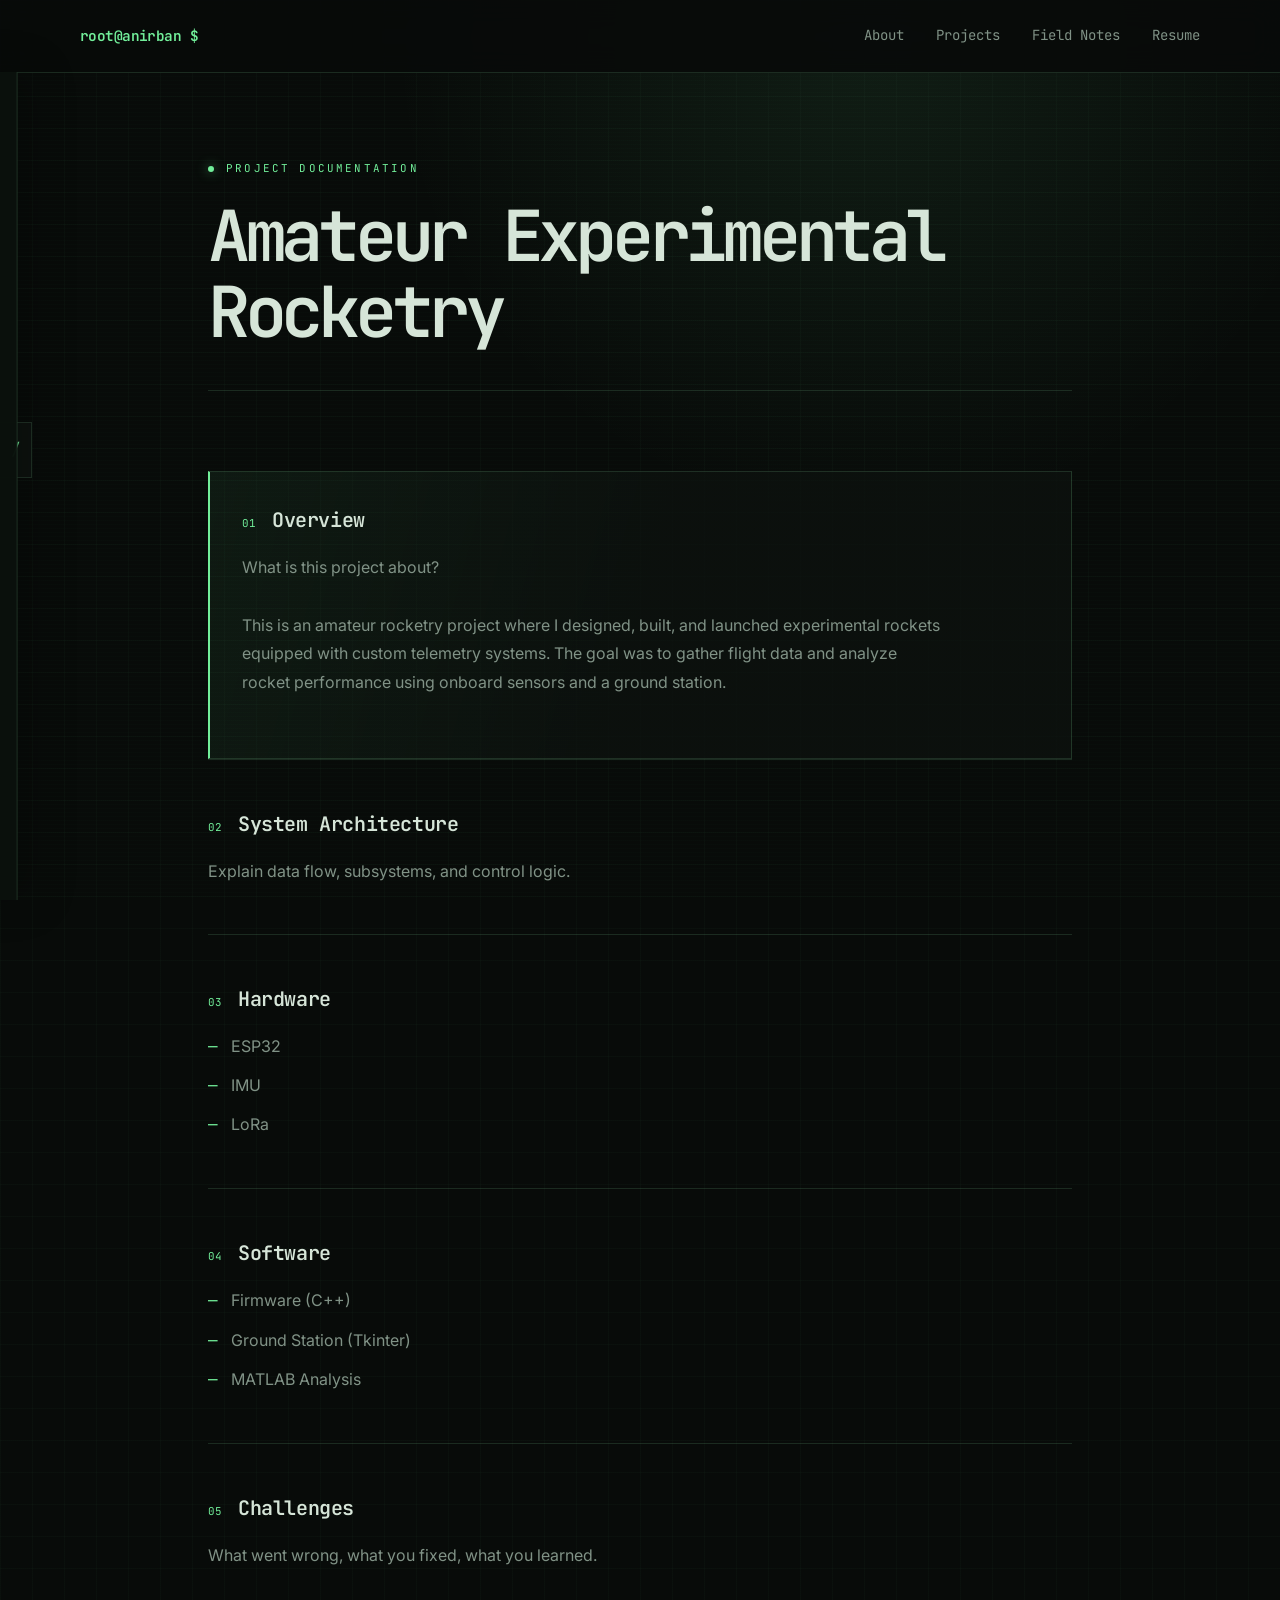
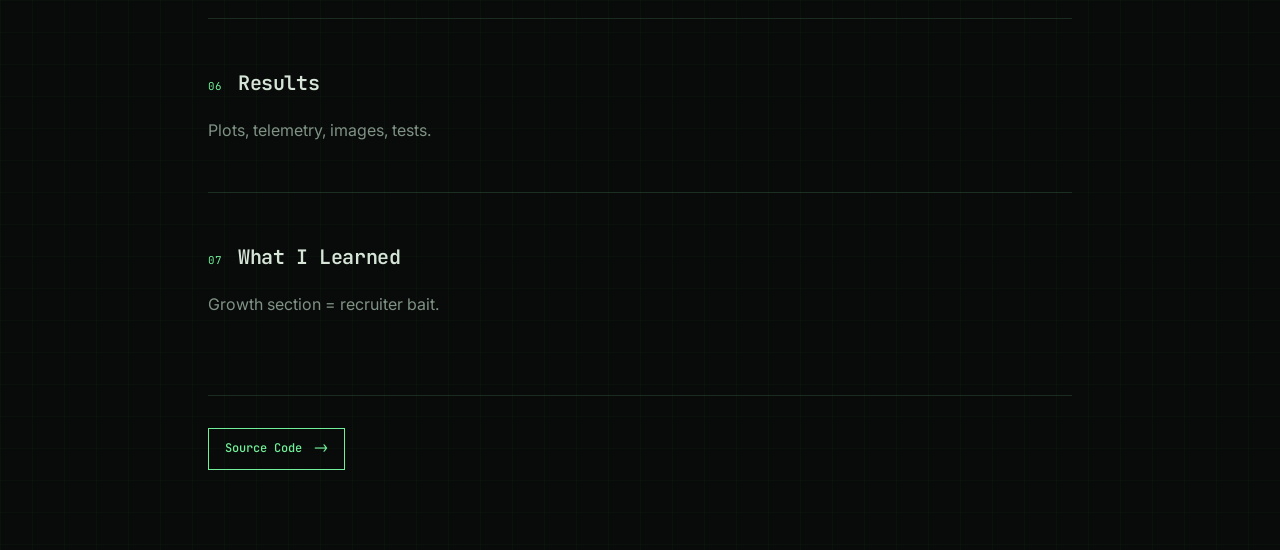
==== projects/rhel.html @ 1aa1f380 "updated new project card" ====
<!DOCTYPE html>
<html lang="en">
<head>
  <meta charset="UTF-8">
  <meta name="viewport" content="width=device-width, initial-scale=1.0">
  <title>Amateur Experimental Rocketry</title>
  <link rel="stylesheet" href="project-style2.css">
</head>
<body>
  <header class="site-header">
    <nav class="navbar" aria-label="Primary navigation">
      <div class="nav-container">
        <a href="../index.html" class="nav-logo">root@anirban $</a>
        <ul class="nav-menu">
          <li><a href="../index.html#about">About</a></li>
          <li><a href="../index.html#projects">Projects</a></li>
          <li><a href="../field_notes/notes.html">Field Notes</a></li>
          <li class="optional-link"><a href="#">Resume</a></li>
        </ul>
      </div>
    </nav>
  </header>

  <input class="toc-toggle" type="checkbox" id="toc-toggle">
  <label class="toc-trigger" for="toc-toggle" aria-label="Open table of contents">
    <span aria-hidden="true">/</span>
  </label>
  <label class="toc-backdrop" for="toc-toggle" aria-label="Close table of contents"></label>

  <aside class="toc-panel" aria-label="Table of contents">
    <div class="toc-label">table of contents</div>
    <div class="toc-tree">
      <div class="toc-root">rocketry/</div>
      <a href="#overview">├── overview</a>
      <a href="#architecture">├── architecture</a>
      <a href="#hardware">├── hardware</a>
      <a href="#software">├── software</a>
      <a href="#challenges">├── challenges</a>
      <a href="#results">├── results</a>
      <a href="#lessons">└── lessons</a>
    </div>
    <div class="toc-hint"><span>esc</span> close</div>
  </aside>

  <main class="project-container">
    <div class="project-intro">
      <div class="eyebrow"><span class="status-dot"></span>project documentation</div>
      <h1>Amateur Experimental Rocketry</h1>
    </div>

    <div class="project-sections">
      <section id="overview" class="project-section project-section--featured">
        <div class="section-heading">
          <span class="section-number">01</span>
          <h2>Overview</h2>
        </div>
        <div class="section-copy">
          <p>
            What is this project about? <br><br>
            This is an amateur rocketry project where I designed, built, and
            launched experimental rockets equipped with custom telemetry systems.
            The goal was to gather flight data and analyze rocket performance using
            onboard sensors and a ground station. <br><br>
          </p>
        </div>
      </section>

      <section id="architecture" class="project-section">
        <div class="section-heading">
          <span class="section-number">02</span>
          <h2>System Architecture</h2>
        </div>
        <div class="section-copy">
          <p>Explain data flow, subsystems, and control logic.</p>
        </div>
      </section>

      <section id="hardware" class="project-section">
        <div class="section-heading">
          <span class="section-number">03</span>
          <h2>Hardware</h2>
        </div>
        <div class="section-copy">
          <ul>
            <li>ESP32</li>
            <li>IMU</li>
            <li>LoRa</li>
          </ul>
        </div>
      </section>

      <section id="software" class="project-section">
        <div class="section-heading">
          <span class="section-number">04</span>
          <h2>Software</h2>
        </div>
        <div class="section-copy">
          <ul>
            <li>Firmware (C++)</li>
            <li>Ground Station (Tkinter)</li>
            <li>MATLAB Analysis</li>
          </ul>
        </div>
      </section>

      <section id="challenges" class="project-section">
        <div class="section-heading">
          <span class="section-number">05</span>
          <h2>Challenges</h2>
        </div>
        <div class="section-copy">
          <p>What went wrong, what you fixed, what you learned.</p>
        </div>
      </section>

      <section id="results" class="project-section">
        <div class="section-heading">
          <span class="section-number">06</span>
          <h2>Results</h2>
        </div>
        <div class="section-copy">
          <p>Plots, telemetry, images, tests.</p>
        </div>
      </section>

      <section id="lessons" class="project-section">
        <div class="section-heading">
          <span class="section-number">07</span>
          <h2>What I Learned</h2>
        </div>
        <div class="section-copy">
          <p>Growth section = recruiter bait.</p>
        </div>
      </section>
    </div>

    <div class="source-code">
      <a href="https://github.com/Dasux/blog" target="_blank" rel="noreferrer">
        Source Code <span aria-hidden="true">-&gt;</span>
      </a>
    </div>
  </main>
</body>
</html>
---- projects/project-style2.css ----
@import url("https://fonts.googleapis.com/css2?family=Inter:wght@400;500;600&family=JetBrains+Mono:wght@400;500;600;700&display=swap");

:root {
  --bg: #080b09;
  --panel: #0d120f;
  --panel-strong: #101711;
  --ink: #d6e5d8;
  --muted: #809286;
  --faint: #4c5e51;
  --line: rgba(132, 211, 154, 0.16);
  --accent: #72ef9a;
  --accent-soft: rgba(114, 239, 154, 0.12);
}

* {
  box-sizing: border-box;
}

html {
  scroll-behavior: smooth;
}

body {
  min-width: 320px;
  margin: 0;
  overflow-x: hidden;
  background:
    linear-gradient(rgba(114, 239, 154, 0.025) 1px, transparent 1px),
    linear-gradient(90deg, rgba(114, 239, 154, 0.025) 1px, transparent 1px),
    radial-gradient(circle at 68% 2%, rgba(114, 239, 154, 0.08), transparent 30rem),
    var(--bg);
  background-size: 32px 32px, 32px 32px, auto, auto;
  color: var(--ink);
  font-family: "Inter", ui-sans-serif, system-ui, sans-serif;
  line-height: 1.65;
}

body::before {
  position: fixed;
  inset: 0;
  z-index: -1;
  pointer-events: none;
  background: repeating-linear-gradient(
    to bottom,
    rgba(114, 239, 154, 0.09) 0,
    rgba(114, 239, 154, 0.09) 1px,
    transparent 1px,
    transparent 4px
  );
  content: "";
  opacity: 0.16;
}

a {
  color: inherit;
}

.navbar {
  position: fixed;
  inset: 0 0 auto;
  z-index: 40;
  border-bottom: 1px solid var(--line);
  background: rgba(8, 11, 9, 0.9);
  backdrop-filter: blur(14px);
}

.nav-container {
  display: flex;
  min-height: 4.5rem;
  max-width: 74rem;
  margin: 0 auto;
  padding: 0 2rem;
  align-items: center;
  justify-content: space-between;
}

.nav-logo,
.nav-menu,
.toc-panel,
.toc-trigger,
.eyebrow,
.section-number,
.source-code {
  font-family: "JetBrains Mono", ui-monospace, monospace;
}

.nav-logo {
  color: var(--accent);
  font-size: 0.9rem;
  font-weight: 600;
  letter-spacing: -0.04em;
  text-decoration: none;
}

.nav-menu {
  display: flex;
  gap: 2rem;
  margin: 0;
  padding: 0;
  list-style: none;
  font-size: 0.875rem;
}

.nav-menu a {
  color: var(--muted);
  text-decoration: none;
  transition: color 160ms ease;
}

.nav-menu a:hover,
.nav-menu a:focus-visible {
  color: var(--accent);
}

.toc-toggle {
  position: absolute;
  inline-size: 1px;
  block-size: 1px;
  opacity: 0;
  pointer-events: none;
}

.toc-trigger {
  position: fixed;
  top: 50%;
  left: 0;
  z-index: 50;
  display: flex;
  width: 2rem;
  height: 3.5rem;
  align-items: center;
  justify-content: center;
  border: 1px solid var(--line);
  border-left: 0;
  background: var(--panel);
  color: var(--accent);
  cursor: pointer;
  transform: translateY(-50%);
  transition: width 160ms ease, background-color 160ms ease;
}

.toc-trigger:hover,
.toc-trigger:focus-visible {
  width: 2.5rem;
  background: var(--panel-strong);
  outline: 2px solid var(--accent);
  outline-offset: 3px;
}

.toc-backdrop {
  position: fixed;
  inset: 0;
  z-index: 40;
  background: rgba(8, 11, 9, 0.6);
  cursor: pointer;
  opacity: 0;
  pointer-events: none;
  transition: opacity 220ms ease;
}

.toc-panel {
  position: fixed;
  top: 4.5rem;
  bottom: 0;
  left: 0;
  z-index: 50;
  width: min(19rem, 88vw);
  padding: 1.5rem;
  border-right: 1px solid var(--line);
  background: rgba(11, 17, 13, 0.98);
  box-shadow: 16px 0 40px rgba(0, 0, 0, 0.22);
  transform: translateX(calc(-100% + 1.1rem));
  transition: transform 220ms cubic-bezier(0.2, 0.8, 0.2, 1);
}

.toc-label {
  margin-bottom: 1.75rem;
  color: var(--faint);
  font-size: 0.68rem;
  letter-spacing: 0.2em;
  text-transform: uppercase;
}

.toc-tree {
  display: grid;
  gap: 0.08rem;
  font-size: 0.82rem;
  line-height: 1.9;
}

.toc-root {
  color: var(--ink);
}

.toc-tree a {
  margin: 0 -0.5rem;
  padding: 0 0.5rem;
  color: var(--muted);
  text-decoration: none;
  transition: color 160ms ease, background-color 160ms ease;
}

.toc-tree a:hover,
.toc-tree a:focus-visible {
  border-radius: 0.25rem;
  background: var(--accent-soft);
  color: var(--accent);
  outline: 0;
}

.toc-hint {
  position: absolute;
  right: 1.5rem;
  bottom: 1.5rem;
  left: 1.5rem;
  padding-top: 1rem;
  border-top: 1px solid var(--line);
  color: var(--faint);
  font-size: 0.68rem;
}

.toc-hint span {
  color: var(--ink);
}

.toc-toggle:checked ~ .toc-panel {
  transform: translateX(0);
}

.toc-trigger:hover ~ .toc-panel,
.toc-trigger:focus-visible ~ .toc-panel,
.toc-panel:hover,
.toc-panel:focus-within {
  transform: translateX(0);
}

.toc-toggle:checked ~ .toc-backdrop {
  opacity: 1;
  pointer-events: auto;
}

.project-container {
  max-width: 58rem;
  margin: 0 auto;
  padding: 10rem 2rem 5rem;
}

.project-intro {
  margin-bottom: 5rem;
  padding-bottom: 2.5rem;
  border-bottom: 1px solid var(--line);
}

.eyebrow {
  display: flex;
  margin-bottom: 1.25rem;
  align-items: center;
  gap: 0.75rem;
  color: var(--accent);
  font-size: 0.68rem;
  letter-spacing: 0.2em;
  text-transform: uppercase;
}

.status-dot {
  width: 0.375rem;
  height: 0.375rem;
  border-radius: 999px;
  background: var(--accent);
  box-shadow: 0 0 12px rgba(114, 239, 154, 0.65);
}

h1,
h2 {
  margin: 0;
  font-family: "JetBrains Mono", ui-monospace, monospace;
}

h1 {
  max-width: 48rem;
  color: var(--ink);
  font-size: clamp(2rem, 6vw, 4.4rem);
  font-weight: 600;
  letter-spacing: -0.075em;
  line-height: 1.08;
}

.project-section {
  scroll-margin-top: 7rem;
  padding: 3rem 0;
}

.project-section + .project-section {
  border-top: 1px solid var(--line);
}

.project-section--featured {
  padding: clamp(1.25rem, 3vw, 2rem);
  border: 1px solid var(--line);
  border-left: 2px solid var(--accent);
  background: linear-gradient(
    105deg,
    rgba(114, 239, 154, 0.065),
    rgba(13, 18, 15, 0.72) 50%
  );
}

.section-heading {
  display: flex;
  margin-bottom: 1rem;
  align-items: baseline;
  gap: 1rem;
}

.section-number {
  color: var(--accent);
  font-size: 0.68rem;
}

h2 {
  color: var(--ink);
  font-size: clamp(1rem, 1.8vw, 1.25rem);
  font-weight: 600;
  letter-spacing: -0.02em;
}

.section-copy {
  max-width: 44rem;
  color: var(--muted);
  font-size: 1rem;
  line-height: 1.8;
}

.section-copy p {
  margin: 0;
}

.section-copy ul {
  display: grid;
  gap: 0.6rem;
  margin: 0;
  padding: 0;
  list-style: none;
}

.section-copy li::before {
  margin-right: 0.8rem;
  color: var(--accent);
  content: "—";
  font-family: "JetBrains Mono", ui-monospace, monospace;
}

.source-code {
  margin-top: 1.75rem;
  padding-top: 2rem;
  border-top: 1px solid var(--line);
}

.source-code a {
  display: inline-flex;
  padding: 0.625rem 1rem;
  align-items: center;
  gap: 0.75rem;
  border: 1px solid var(--accent);
  color: var(--accent);
  font-size: 0.75rem;
  font-weight: 500;
  text-decoration: none;
  transition: color 160ms ease, background-color 160ms ease;
}

.source-code a:hover,
.source-code a:focus-visible {
  background: var(--accent);
  color: var(--bg);
  outline: 0;
}

@media (max-width: 640px) {
  .nav-container {
    padding: 0 1.25rem;
  }

  .nav-menu {
    gap: 0.75rem;
    font-size: 0.68rem;
  }

  .optional-link {
    display: none;
  }

  .project-container {
    padding: 8rem 1.25rem 4rem;
  }

  .project-intro {
    margin-bottom: 3.5rem;
  }

  .project-section {
    padding: 2.25rem 0;
  }
}

@media (prefers-reduced-motion: reduce) {
  html {
    scroll-behavior: auto;
  }

  *,
  *::before,
  *::after {
    transition-duration: 0.01ms !important;
  }
}
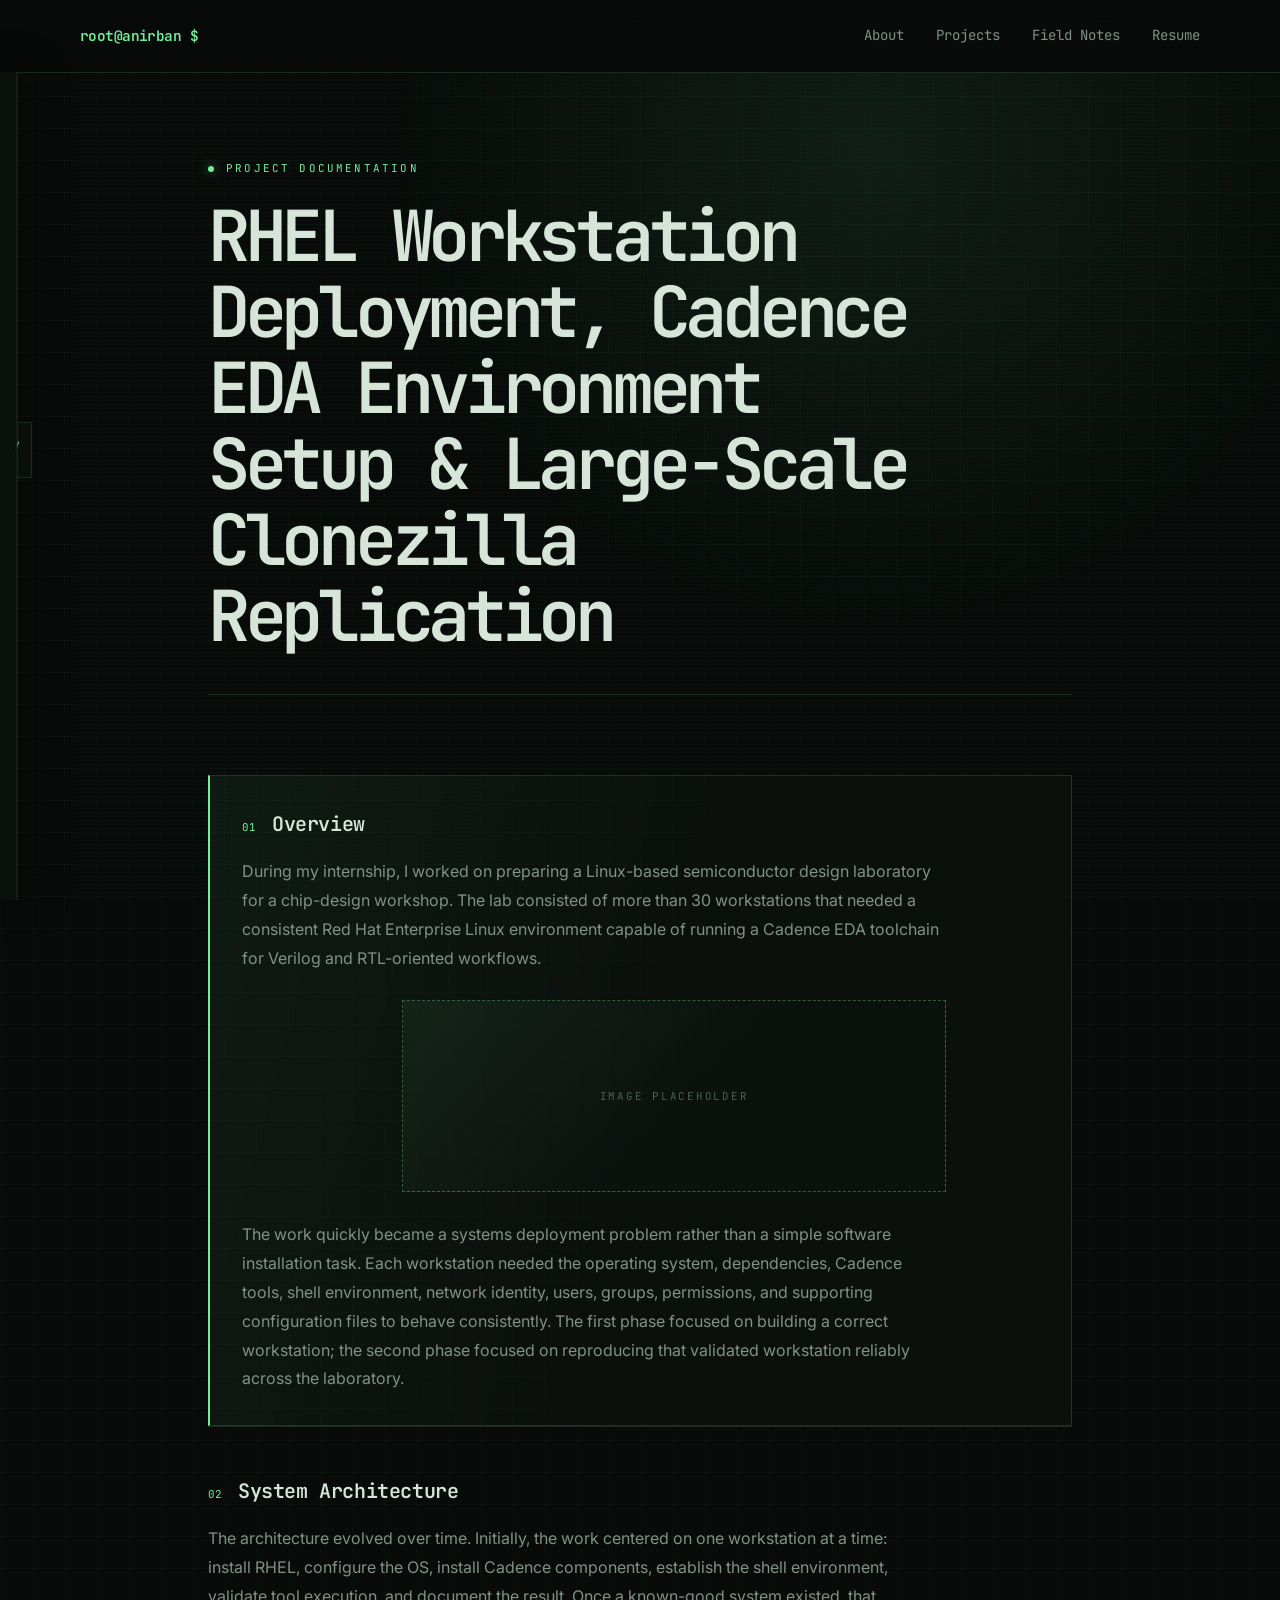
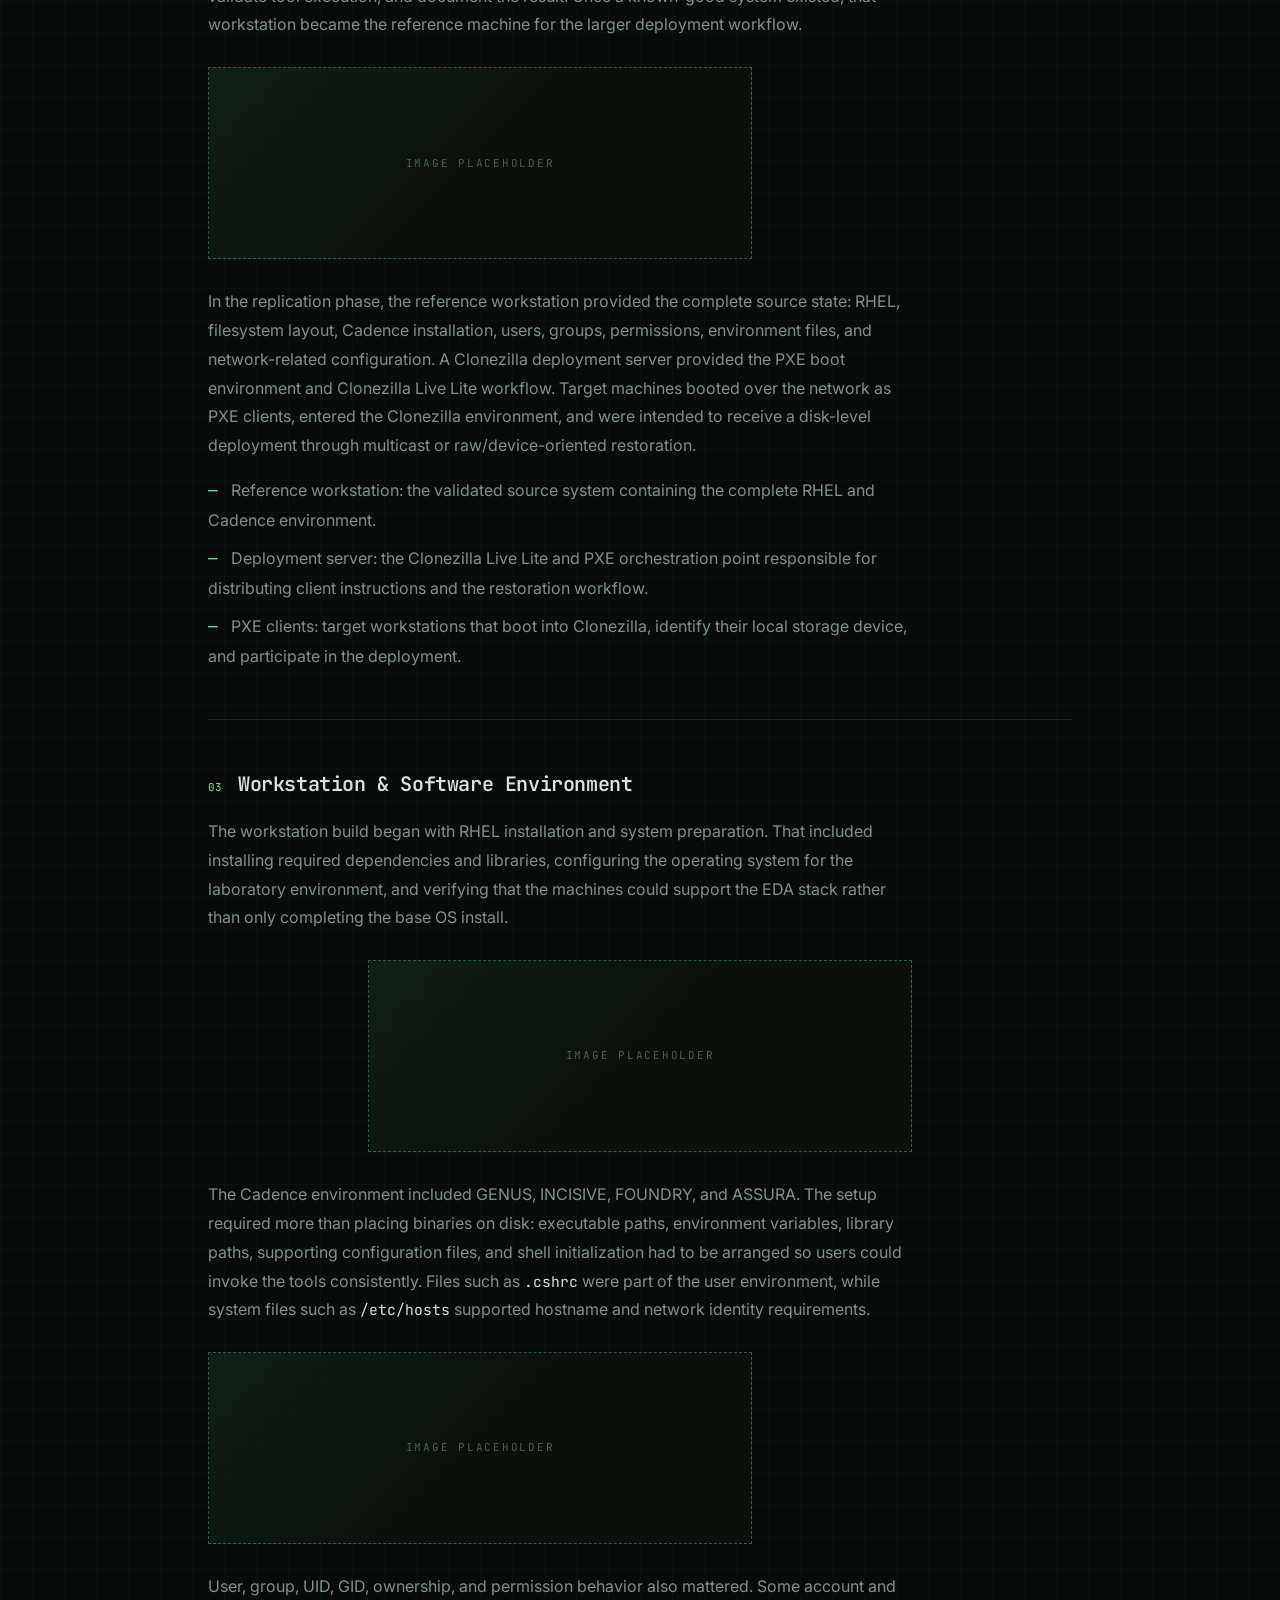
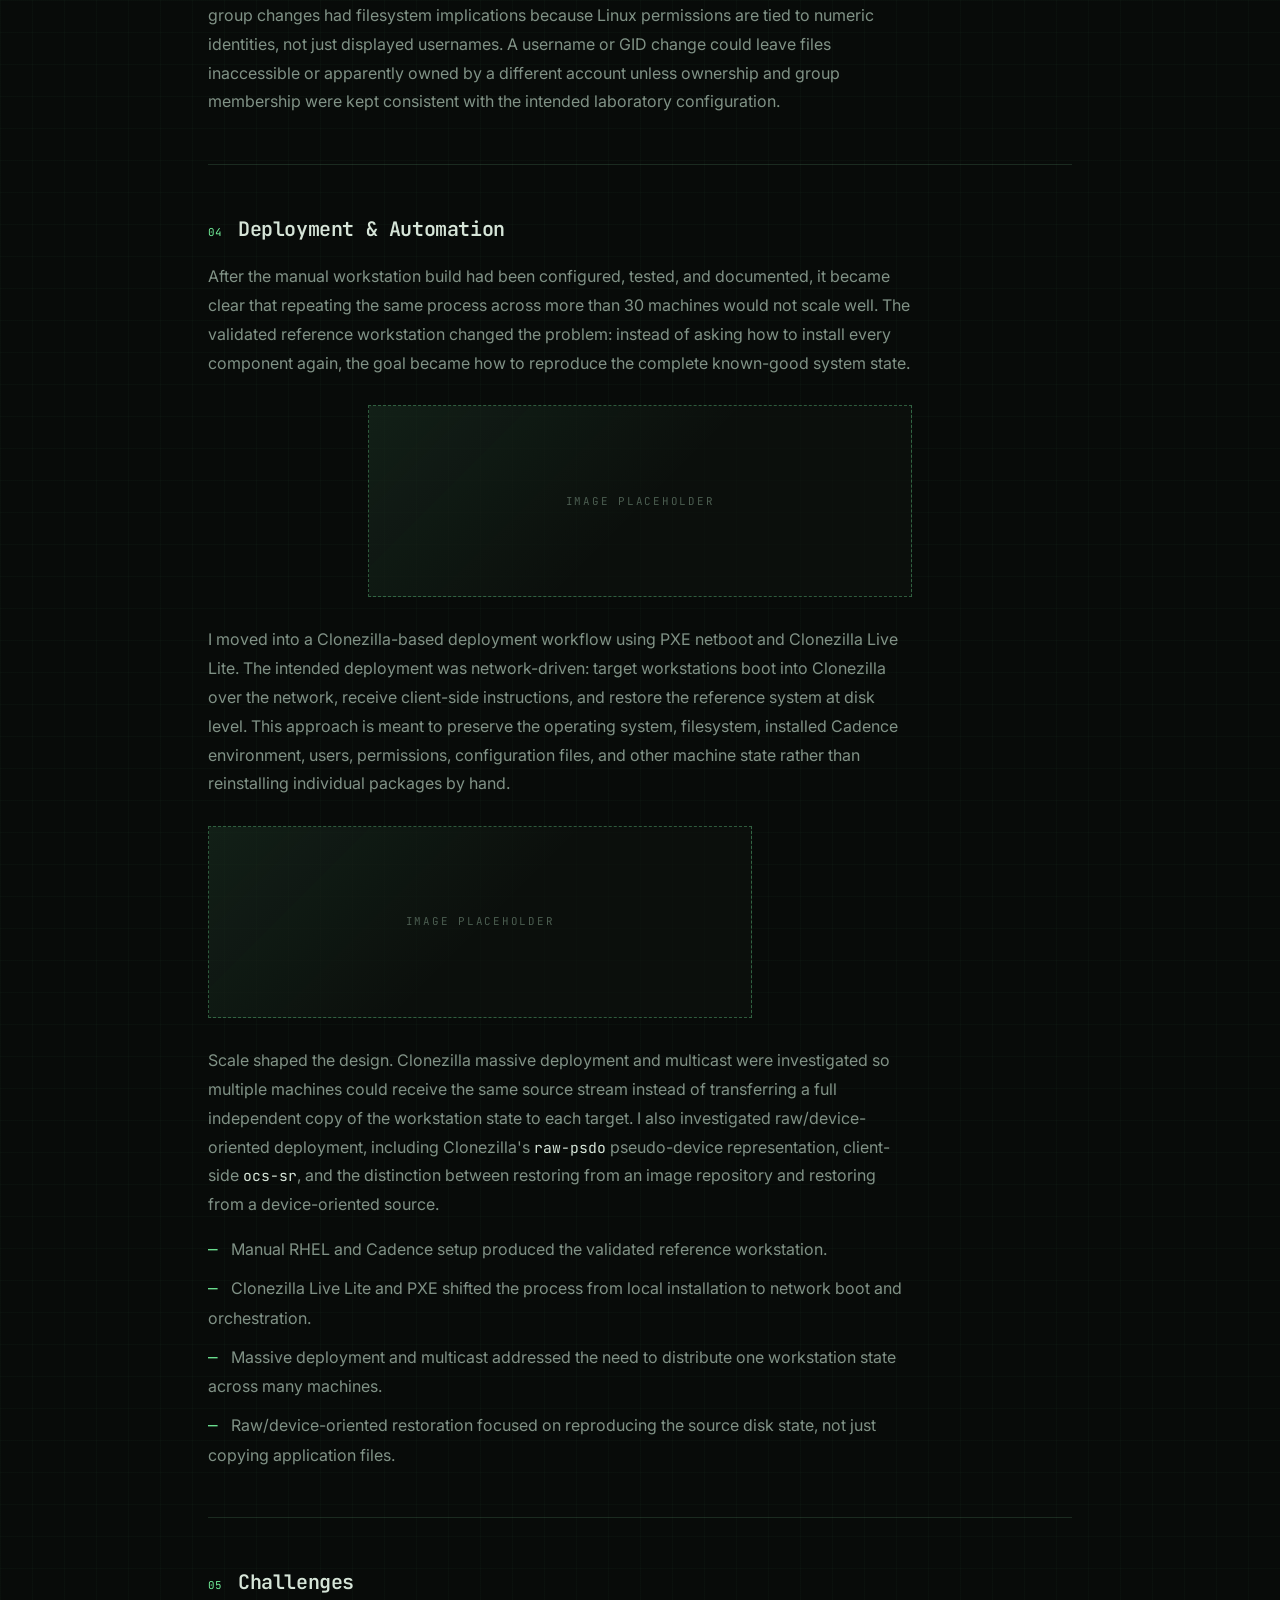
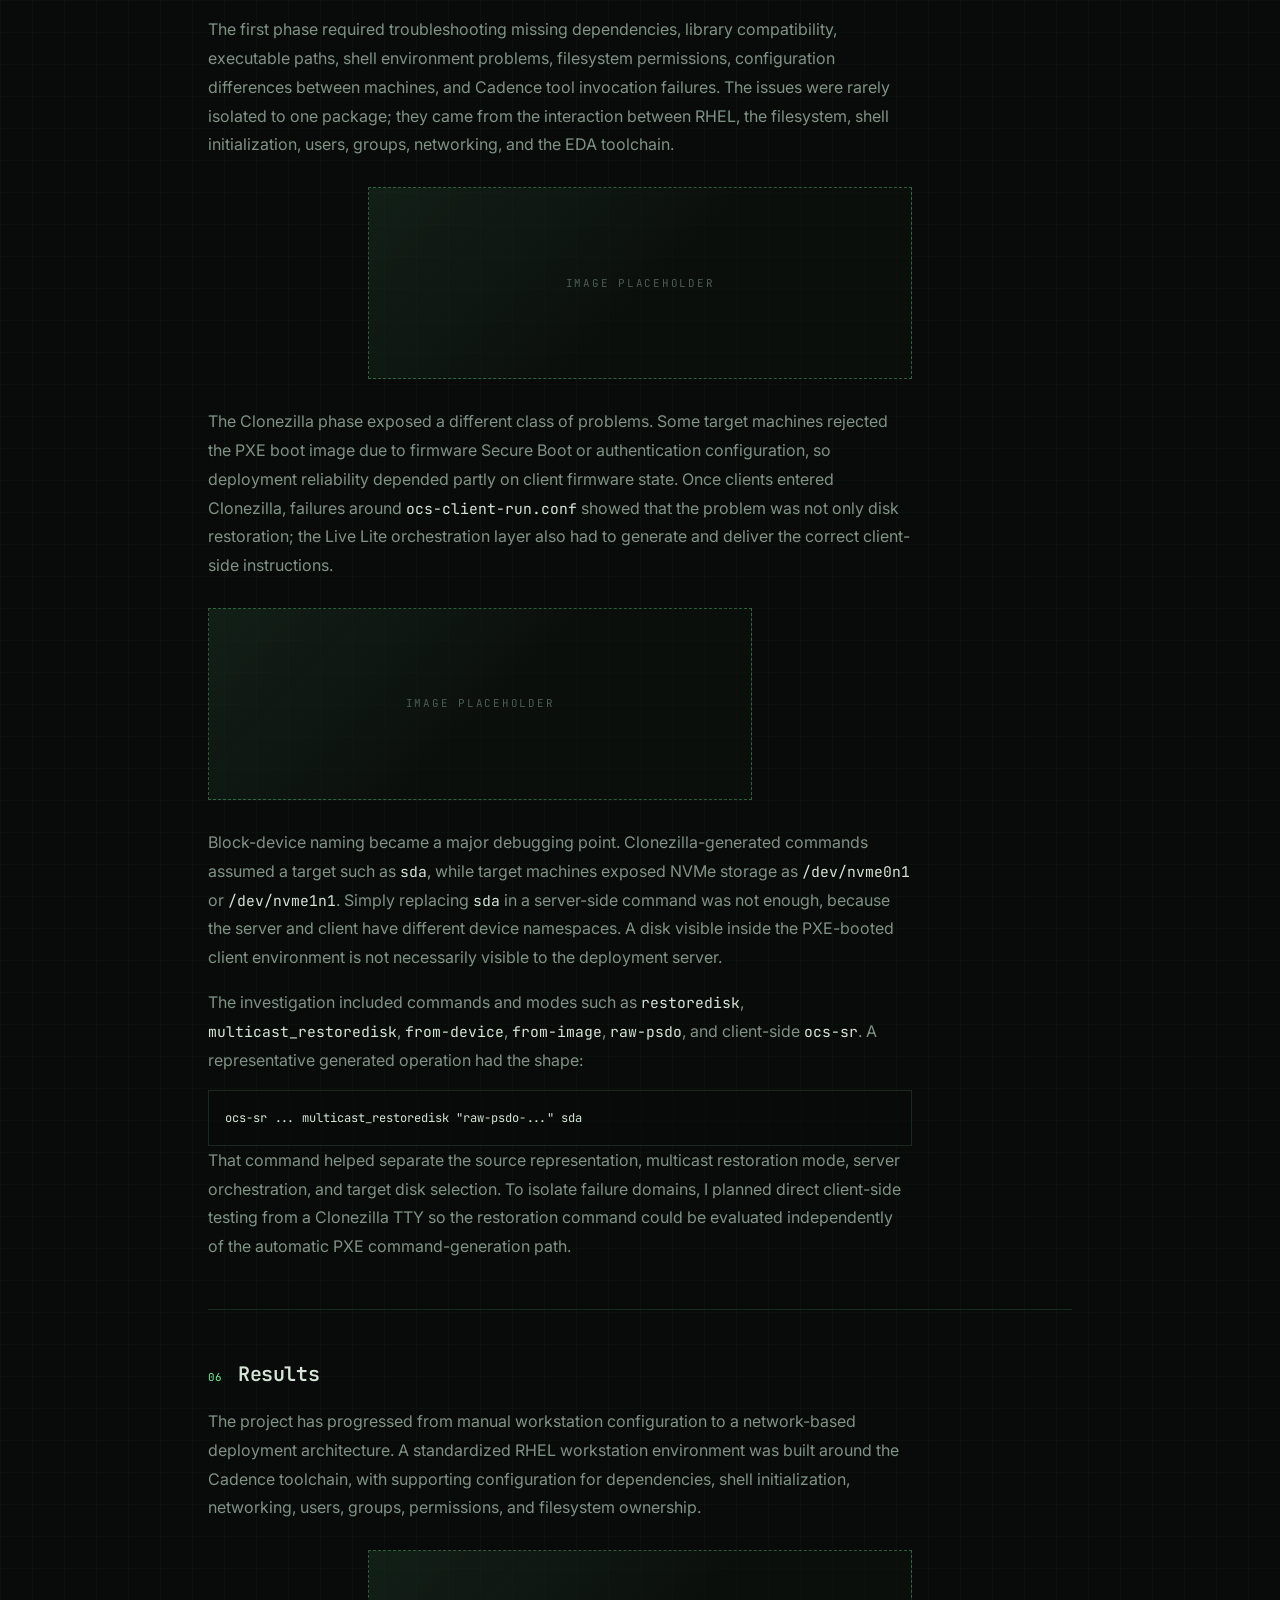
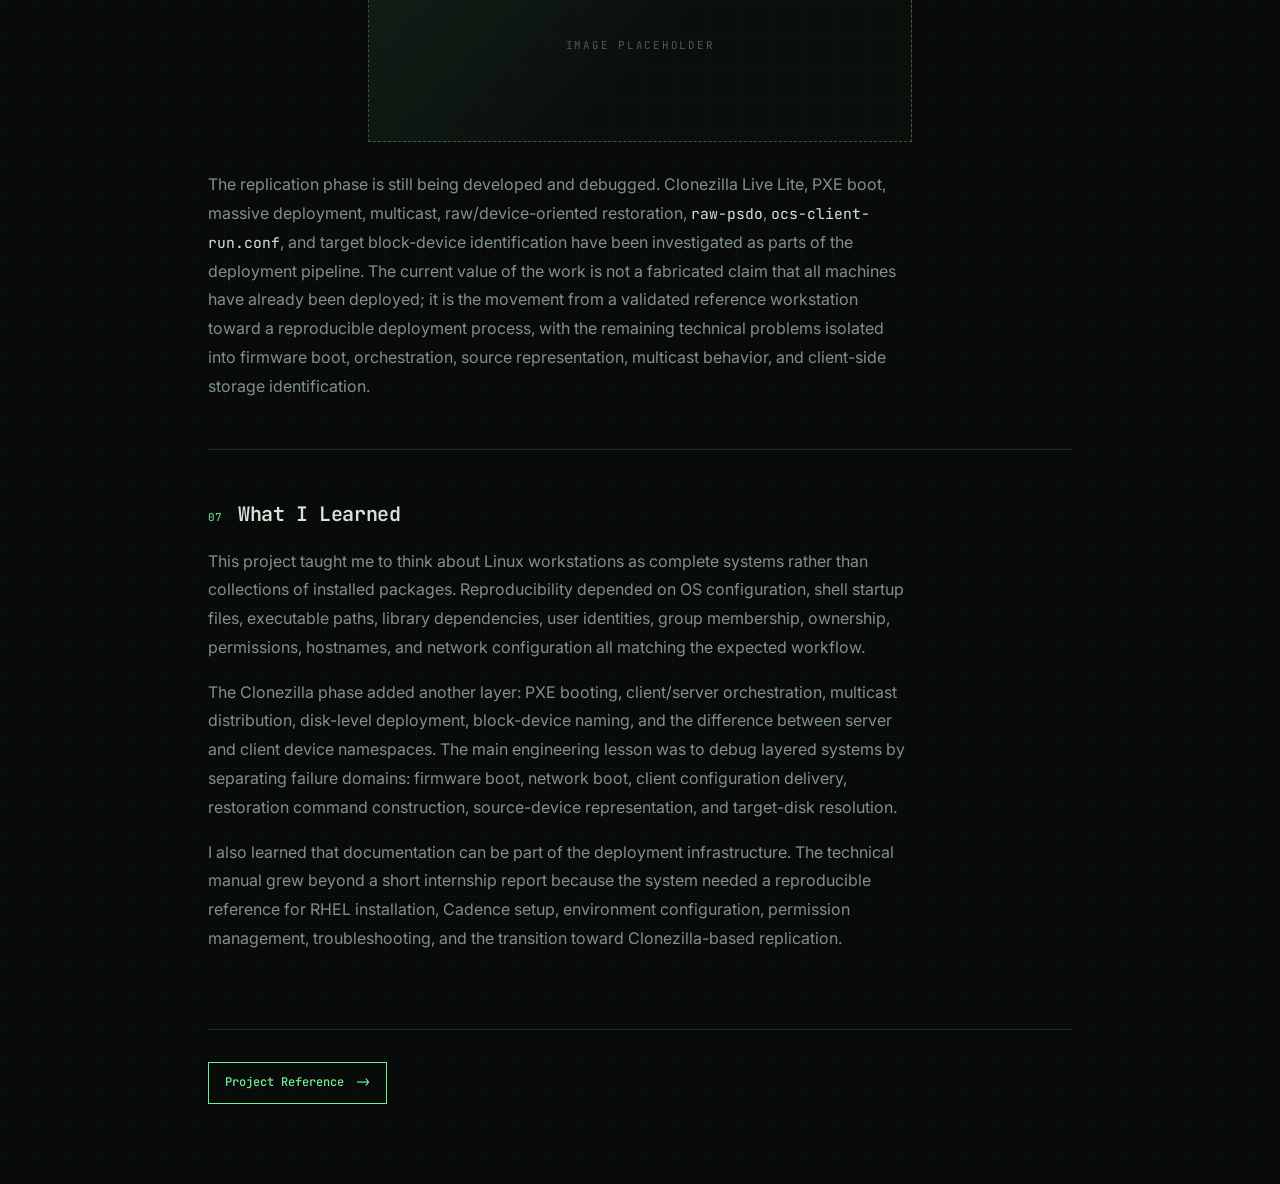
==== commit 0addd852: "update: v1 rhel.html" ====
--- a/projects/rhel.html
+++ b/projects/rhel.html
@@ -1,10 +1,9 @@
-
 <!DOCTYPE html>
 <html lang="en">
 <head>
   <meta charset="UTF-8">
   <meta name="viewport" content="width=device-width, initial-scale=1.0">
-  <title>Amateur Experimental Rocketry</title>
+  <title>RHEL Workstation Deployment, Cadence EDA Environment Setup & Large-Scale Clonezilla Replication</title>
   <link rel="stylesheet" href="project-style2.css">
 </head>
 <body>
@@ -31,11 +30,11 @@
   <aside class="toc-panel" aria-label="Table of contents">
     <div class="toc-label">table of contents</div>
     <div class="toc-tree">
-      <div class="toc-root">rocketry/</div>
+      <div class="toc-root">rhel-cadence-clonezilla/</div>
       <a href="#overview">├── overview</a>
       <a href="#architecture">├── architecture</a>
-      <a href="#hardware">├── hardware</a>
-      <a href="#software">├── software</a>
+      <a href="#environment">├── environment</a>
+      <a href="#deployment">├── deployment</a>
       <a href="#challenges">├── challenges</a>
       <a href="#results">├── results</a>
       <a href="#lessons">└── lessons</a>
@@ -46,7 +45,7 @@
   <main class="project-container">
     <div class="project-intro">
       <div class="eyebrow"><span class="status-dot"></span>project documentation</div>
-      <h1>Amateur Experimental Rocketry</h1>
+      <h1>RHEL Workstation Deployment, Cadence EDA Environment Setup & Large-Scale Clonezilla Replication</h1>
     </div>
 
     <div class="project-sections">
@@ -57,11 +56,13 @@
         </div>
         <div class="section-copy">
           <p>
-            What is this project about? <br><br>
-            This is an amateur rocketry project where I designed, built, and
-            launched experimental rockets equipped with custom telemetry systems.
-            The goal was to gather flight data and analyze rocket performance using
-            onboard sensors and a ground station. <br><br>
+            During my internship, I worked on preparing a Linux-based semiconductor design laboratory for a chip-design workshop. The lab consisted of more than 30 workstations that needed a consistent Red Hat Enterprise Linux environment capable of running a Cadence EDA toolchain for Verilog and RTL-oriented workflows.
+          </p>
+          <div class="image-placeholder image-right">
+            <!-- IMAGE PLACEHOLDER: RHEL workstation / semiconductor laboratory setup -->
+          </div>
+          <p>
+            The work quickly became a systems deployment problem rather than a simple software installation task. Each workstation needed the operating system, dependencies, Cadence tools, shell environment, network identity, users, groups, permissions, and supporting configuration files to behave consistently. The first phase focused on building a correct workstation; the second phase focused on reproducing that validated workstation reliably across the laboratory.
           </p>
         </div>
       </section>
@@ -72,34 +73,73 @@
           <h2>System Architecture</h2>
         </div>
         <div class="section-copy">
-          <p>Explain data flow, subsystems, and control logic.</p>
-        </div>
-      </section>
-
-      <section id="hardware" class="project-section">
+          <p>
+            The architecture evolved over time. Initially, the work centered on one workstation at a time: install RHEL, configure the OS, install Cadence components, establish the shell environment, validate tool execution, and document the result. Once a known-good system existed, that workstation became the reference machine for the larger deployment workflow.
+          </p>
+          <div class="image-placeholder image-left">
+            <!-- IMAGE PLACEHOLDER: Architecture diagram from reference workstation to Clonezilla deployment clients -->
+          </div>
+          <p>
+            In the replication phase, the reference workstation provided the complete source state: RHEL, filesystem layout, Cadence installation, users, groups, permissions, environment files, and network-related configuration. A Clonezilla deployment server provided the PXE boot environment and Clonezilla Live Lite workflow. Target machines booted over the network as PXE clients, entered the Clonezilla environment, and were intended to receive a disk-level deployment through multicast or raw/device-oriented restoration.
+          </p>
+          <ul>
+            <li>Reference workstation: the validated source system containing the complete RHEL and Cadence environment.</li>
+            <li>Deployment server: the Clonezilla Live Lite and PXE orchestration point responsible for distributing client instructions and the restoration workflow.</li>
+            <li>PXE clients: target workstations that boot into Clonezilla, identify their local storage device, and participate in the deployment.</li>
+          </ul>
+        </div>
+      </section>
+
+      <section id="environment" class="project-section">
         <div class="section-heading">
           <span class="section-number">03</span>
-          <h2>Hardware</h2>
-        </div>
-        <div class="section-copy">
+          <h2>Workstation & Software Environment</h2>
+        </div>
+        <div class="section-copy">
+          <p>
+            The workstation build began with RHEL installation and system preparation. That included installing required dependencies and libraries, configuring the operating system for the laboratory environment, and verifying that the machines could support the EDA stack rather than only completing the base OS install.
+          </p>
+          <div class="image-placeholder image-right">
+            <!-- IMAGE PLACEHOLDER: Cadence environment terminal configuration / shell setup -->
+          </div>
+          <p>
+            The Cadence environment included GENUS, INCISIVE, FOUNDRY, and ASSURA. The setup required more than placing binaries on disk: executable paths, environment variables, library paths, supporting configuration files, and shell initialization had to be arranged so users could invoke the tools consistently. Files such as <code>.cshrc</code> were part of the user environment, while system files such as <code>/etc/hosts</code> supported hostname and network identity requirements.
+          </p>
+          <div class="image-placeholder image-left">
+            <!-- IMAGE PLACEHOLDER: User/group/filesystem permission configuration notes or terminal output -->
+          </div>
+          <p>
+            User, group, UID, GID, ownership, and permission behavior also mattered. Some account and group changes had filesystem implications because Linux permissions are tied to numeric identities, not just displayed usernames. A username or GID change could leave files inaccessible or apparently owned by a different account unless ownership and group membership were kept consistent with the intended laboratory configuration.
+          </p>
+        </div>
+      </section>
+
+      <section id="deployment" class="project-section">
+        <div class="section-heading">
+          <span class="section-number">04</span>
+          <h2>Deployment & Automation</h2>
+        </div>
+        <div class="section-copy">
+          <p>
+            After the manual workstation build had been configured, tested, and documented, it became clear that repeating the same process across more than 30 machines would not scale well. The validated reference workstation changed the problem: instead of asking how to install every component again, the goal became how to reproduce the complete known-good system state.
+          </p>
+          <div class="image-placeholder image-right">
+            <!-- IMAGE PLACEHOLDER: Validated reference workstation before replication -->
+          </div>
+          <p>
+            I moved into a Clonezilla-based deployment workflow using PXE netboot and Clonezilla Live Lite. The intended deployment was network-driven: target workstations boot into Clonezilla over the network, receive client-side instructions, and restore the reference system at disk level. This approach is meant to preserve the operating system, filesystem, installed Cadence environment, users, permissions, configuration files, and other machine state rather than reinstalling individual packages by hand.
+          </p>
+          <div class="image-placeholder image-left">
+            <!-- IMAGE PLACEHOLDER: Clonezilla Live Lite / PXE deployment server setup -->
+          </div>
+          <p>
+            Scale shaped the design. Clonezilla massive deployment and multicast were investigated so multiple machines could receive the same source stream instead of transferring a full independent copy of the workstation state to each target. I also investigated raw/device-oriented deployment, including Clonezilla's <code>raw-psdo</code> pseudo-device representation, client-side <code>ocs-sr</code>, and the distinction between restoring from an image repository and restoring from a device-oriented source.
+          </p>
           <ul>
-            <li>ESP32</li>
-            <li>IMU</li>
-            <li>LoRa</li>
-          </ul>
-        </div>
-      </section>
-
-      <section id="software" class="project-section">
-        <div class="section-heading">
-          <span class="section-number">04</span>
-          <h2>Software</h2>
-        </div>
-        <div class="section-copy">
-          <ul>
-            <li>Firmware (C++)</li>
-            <li>Ground Station (Tkinter)</li>
-            <li>MATLAB Analysis</li>
+            <li>Manual RHEL and Cadence setup produced the validated reference workstation.</li>
+            <li>Clonezilla Live Lite and PXE shifted the process from local installation to network boot and orchestration.</li>
+            <li>Massive deployment and multicast addressed the need to distribute one workstation state across many machines.</li>
+            <li>Raw/device-oriented restoration focused on reproducing the source disk state, not just copying application files.</li>
           </ul>
         </div>
       </section>
@@ -110,7 +150,28 @@
           <h2>Challenges</h2>
         </div>
         <div class="section-copy">
-          <p>What went wrong, what you fixed, what you learned.</p>
+          <p>
+            The first phase required troubleshooting missing dependencies, library compatibility, executable paths, shell environment problems, filesystem permissions, configuration differences between machines, and Cadence tool invocation failures. The issues were rarely isolated to one package; they came from the interaction between RHEL, the filesystem, shell initialization, users, groups, networking, and the EDA toolchain.
+          </p>
+          <div class="image-placeholder image-right">
+            <!-- IMAGE PLACEHOLDER: Clonezilla deployment/testing session with PXE clients -->
+          </div>
+          <p>
+            The Clonezilla phase exposed a different class of problems. Some target machines rejected the PXE boot image due to firmware Secure Boot or authentication configuration, so deployment reliability depended partly on client firmware state. Once clients entered Clonezilla, failures around <code>ocs-client-run.conf</code> showed that the problem was not only disk restoration; the Live Lite orchestration layer also had to generate and deliver the correct client-side instructions.
+          </p>
+          <div class="image-placeholder image-left">
+            <!-- IMAGE PLACEHOLDER: Block-device / NVMe troubleshooting on Clonezilla client -->
+          </div>
+          <p>
+            Block-device naming became a major debugging point. Clonezilla-generated commands assumed a target such as <code>sda</code>, while target machines exposed NVMe storage as <code>/dev/nvme0n1</code> or <code>/dev/nvme1n1</code>. Simply replacing <code>sda</code> in a server-side command was not enough, because the server and client have different device namespaces. A disk visible inside the PXE-booted client environment is not necessarily visible to the deployment server.
+          </p>
+          <p>
+            The investigation included commands and modes such as <code>restoredisk</code>, <code>multicast_restoredisk</code>, <code>from-device</code>, <code>from-image</code>, <code>raw-psdo</code>, and client-side <code>ocs-sr</code>. A representative generated operation had the shape:
+          </p>
+          <pre><code>ocs-sr ... multicast_restoredisk "raw-psdo-..." sda</code></pre>
+          <p>
+            That command helped separate the source representation, multicast restoration mode, server orchestration, and target disk selection. To isolate failure domains, I planned direct client-side testing from a Clonezilla TTY so the restoration command could be evaluated independently of the automatic PXE command-generation path.
+          </p>
         </div>
       </section>
 
@@ -120,7 +181,15 @@
           <h2>Results</h2>
         </div>
         <div class="section-copy">
-          <p>Plots, telemetry, images, tests.</p>
+          <p>
+            The project has progressed from manual workstation configuration to a network-based deployment architecture. A standardized RHEL workstation environment was built around the Cadence toolchain, with supporting configuration for dependencies, shell initialization, networking, users, groups, permissions, and filesystem ownership.
+          </p>
+          <div class="image-placeholder image-right">
+            <!-- IMAGE PLACEHOLDER: Final intended deployment architecture / reproducible pipeline diagram -->
+          </div>
+          <p>
+            The replication phase is still being developed and debugged. Clonezilla Live Lite, PXE boot, massive deployment, multicast, raw/device-oriented restoration, <code>raw-psdo</code>, <code>ocs-client-run.conf</code>, and target block-device identification have been investigated as parts of the deployment pipeline. The current value of the work is not a fabricated claim that all machines have already been deployed; it is the movement from a validated reference workstation toward a reproducible deployment process, with the remaining technical problems isolated into firmware boot, orchestration, source representation, multicast behavior, and client-side storage identification.
+          </p>
         </div>
       </section>
 
@@ -130,14 +199,22 @@
           <h2>What I Learned</h2>
         </div>
         <div class="section-copy">
-          <p>Growth section = recruiter bait.</p>
+          <p>
+            This project taught me to think about Linux workstations as complete systems rather than collections of installed packages. Reproducibility depended on OS configuration, shell startup files, executable paths, library dependencies, user identities, group membership, ownership, permissions, hostnames, and network configuration all matching the expected workflow.
+          </p>
+          <p>
+            The Clonezilla phase added another layer: PXE booting, client/server orchestration, multicast distribution, disk-level deployment, block-device naming, and the difference between server and client device namespaces. The main engineering lesson was to debug layered systems by separating failure domains: firmware boot, network boot, client configuration delivery, restoration command construction, source-device representation, and target-disk resolution.
+          </p>
+          <p>
+            I also learned that documentation can be part of the deployment infrastructure. The technical manual grew beyond a short internship report because the system needed a reproducible reference for RHEL installation, Cadence setup, environment configuration, permission management, troubleshooting, and the transition toward Clonezilla-based replication.
+          </p>
         </div>
       </section>
     </div>
 
     <div class="source-code">
-      <a href="https://github.com/Dasux/blog" target="_blank" rel="noreferrer">
-        Source Code <span aria-hidden="true">-&gt;</span>
+      <a href="reference.md">
+        Project Reference <span aria-hidden="true">-&gt;</span>
       </a>
     </div>
   </main>
--- a/projects/project-style2.css
+++ b/projects/project-style2.css
@@ -335,6 +335,33 @@
   margin: 0;
 }
 
+.section-copy p + p,
+.section-copy p + ul,
+.section-copy ul + p {
+  margin-top: 1rem;
+}
+
+.section-copy code,
+.section-copy pre {
+  font-family: "JetBrains Mono", ui-monospace, monospace;
+}
+
+.section-copy code {
+  color: var(--ink);
+  font-size: 0.92em;
+}
+
+.section-copy pre {
+  overflow-x: auto;
+  margin: 1rem 0 0;
+  padding: 1rem;
+  border: 1px solid var(--line);
+  background: rgba(8, 11, 9, 0.58);
+  color: var(--ink);
+  font-size: 0.82rem;
+  line-height: 1.6;
+}
+
 .section-copy ul {
   display: grid;
   gap: 0.6rem;
@@ -350,6 +377,42 @@
   font-family: "JetBrains Mono", ui-monospace, monospace;
 }
 
+.image-placeholder {
+  display: flex;
+  min-height: 12rem;
+  margin: 1.75rem 0;
+  align-items: center;
+  justify-content: center;
+  border: 1px dashed rgba(114, 239, 154, 0.34);
+  background:
+    linear-gradient(135deg, rgba(114, 239, 154, 0.08), transparent 52%),
+    rgba(13, 18, 15, 0.62);
+}
+
+.image-placeholder::before {
+  padding: 0 1.5rem;
+  color: var(--faint);
+  content: "image placeholder";
+  font-family: "JetBrains Mono", ui-monospace, monospace;
+  font-size: 0.68rem;
+  letter-spacing: 0.16em;
+  text-align: center;
+  text-transform: uppercase;
+}
+
+.image-right {
+  margin-left: auto;
+}
+
+.image-left {
+  margin-right: auto;
+}
+
+.image-left,
+.image-right {
+  width: min(100%, 34rem);
+}
+
 .source-code {
   margin-top: 1.75rem;
   padding-top: 2rem;
@@ -401,6 +464,10 @@
   .project-section {
     padding: 2.25rem 0;
   }
+
+  .image-placeholder {
+    min-height: 10rem;
+  }
 }
 
 @media (prefers-reduced-motion: reduce) {
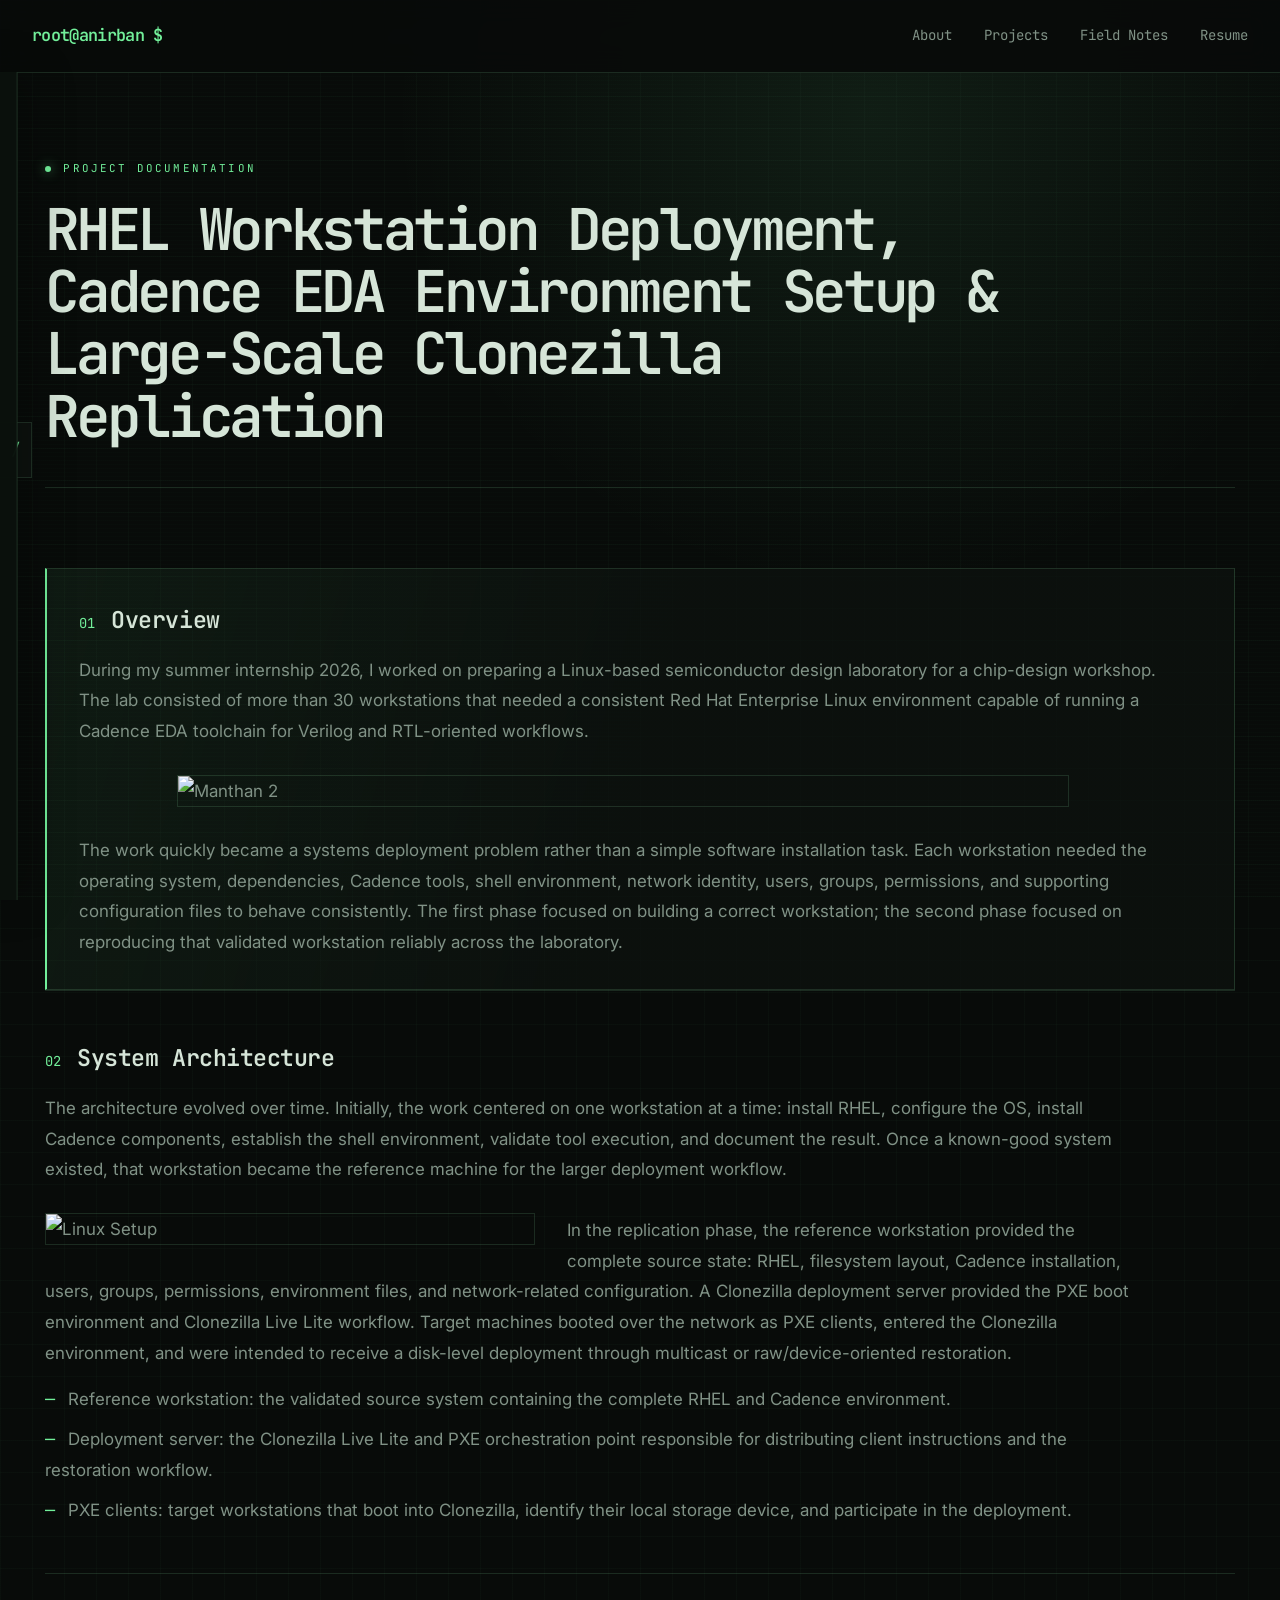
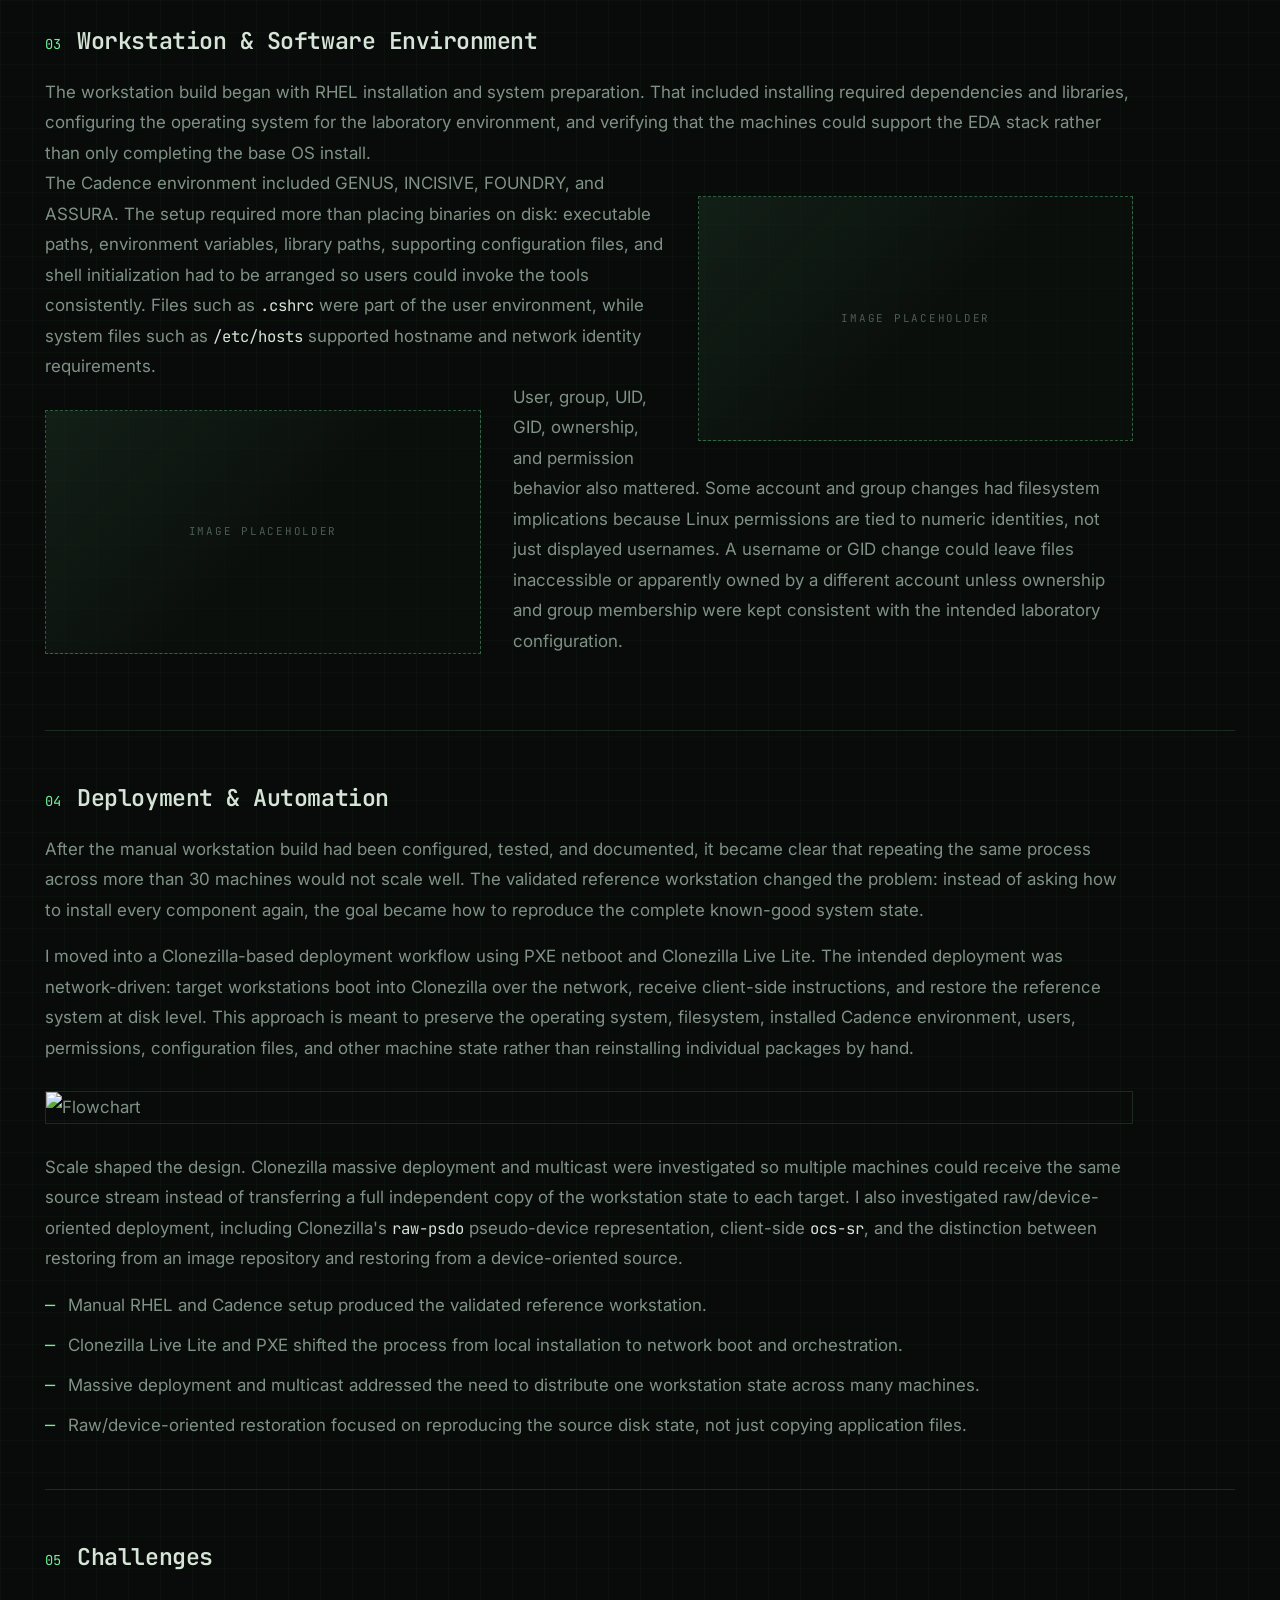
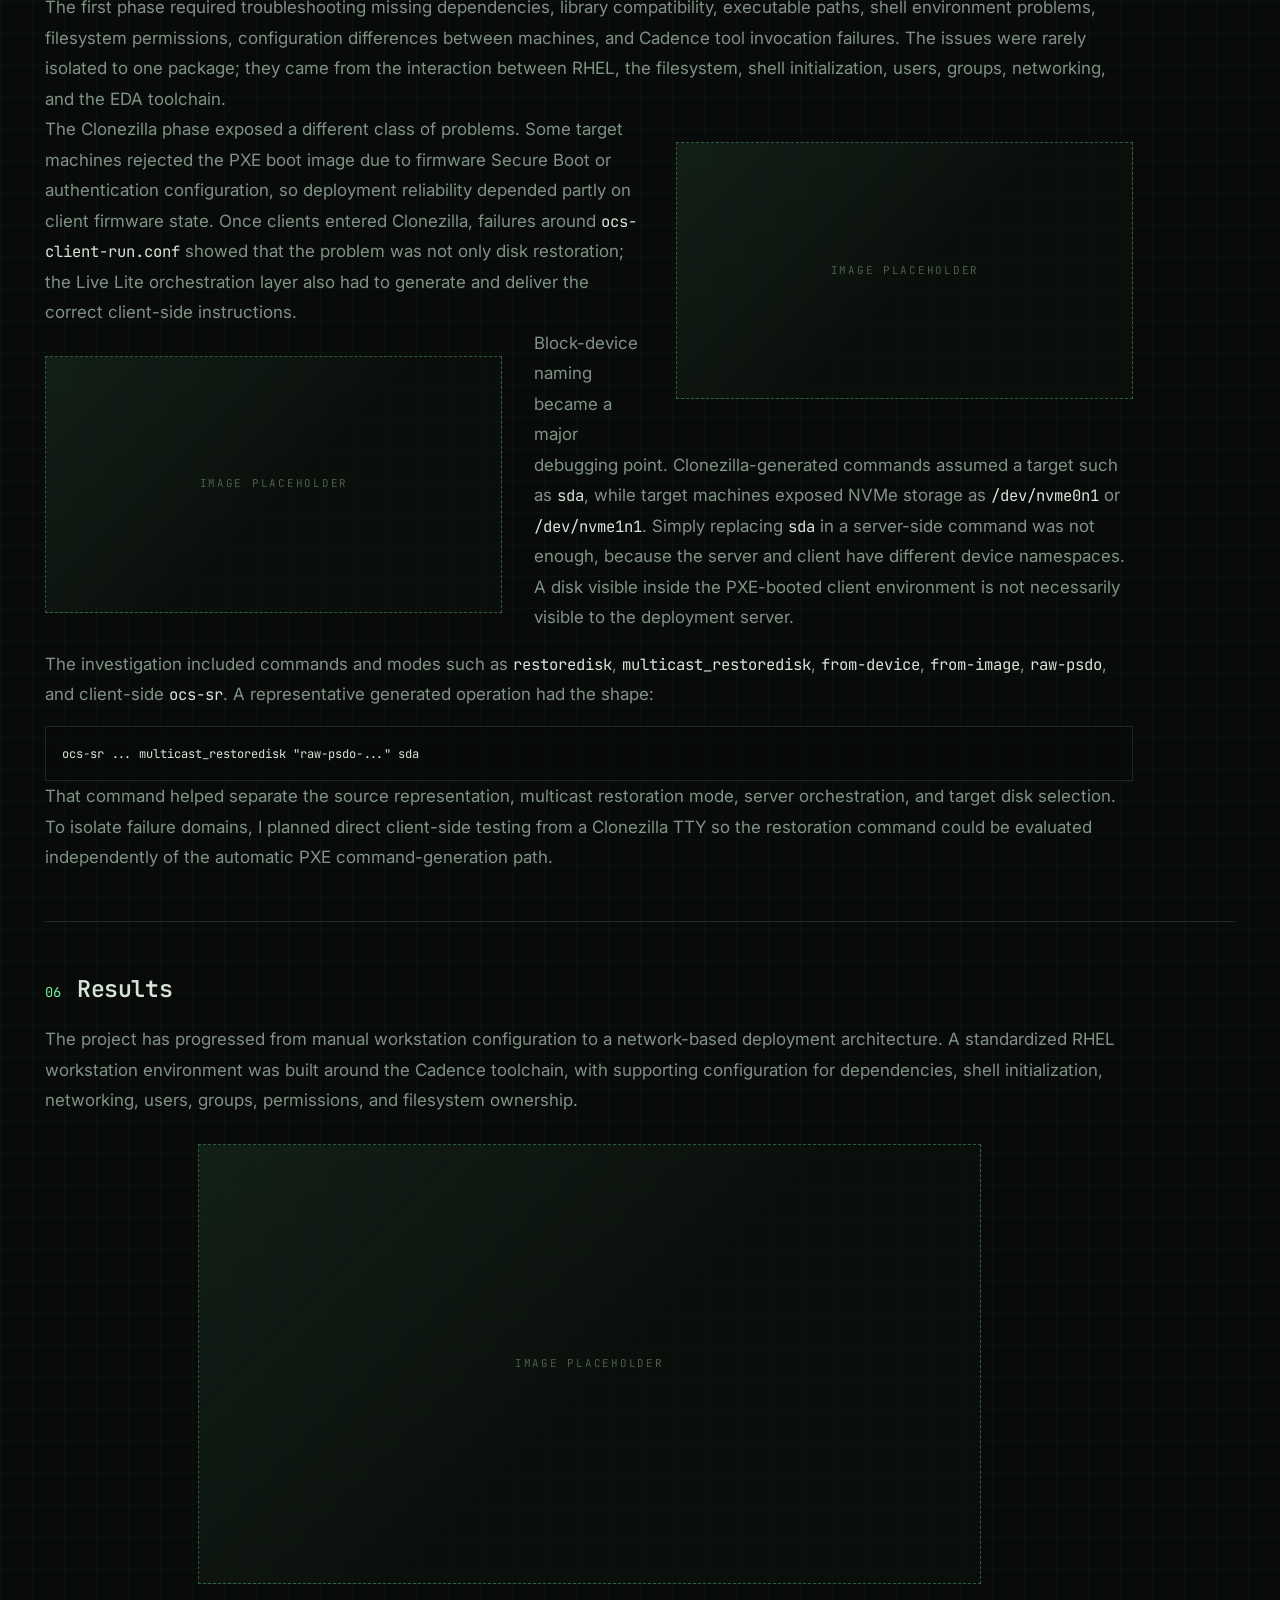
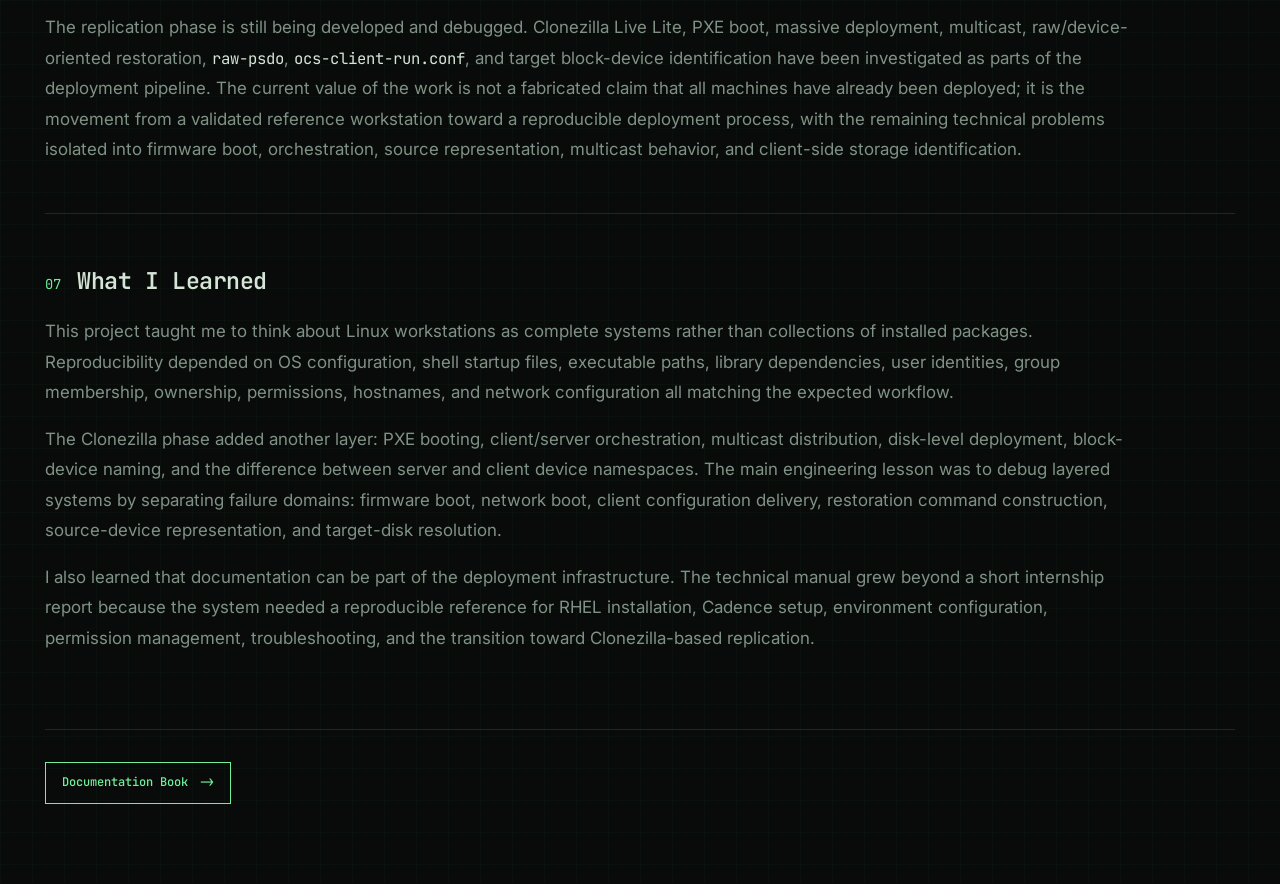
==== commit dc864760: "updated rhel.html" ====
--- a/projects/rhel.html
+++ b/projects/rhel.html
@@ -56,11 +56,11 @@
         </div>
         <div class="section-copy">
           <p>
-            During my internship, I worked on preparing a Linux-based semiconductor design laboratory for a chip-design workshop. The lab consisted of more than 30 workstations that needed a consistent Red Hat Enterprise Linux environment capable of running a Cadence EDA toolchain for Verilog and RTL-oriented workflows.
-          </p>
-          <div class="image-placeholder image-right">
-            <!-- IMAGE PLACEHOLDER: RHEL workstation / semiconductor laboratory setup -->
-          </div>
+            During my summer internship 2026, I worked on preparing a Linux-based semiconductor design laboratory for a chip-design workshop. The lab consisted of more than 30 workstations that needed a consistent Red Hat Enterprise Linux environment capable of running a Cadence EDA toolchain for Verilog and RTL-oriented workflows.
+          </p>
+          <figure class="project-media media-center" style="--media-scale: 0.82; --media-height: 28rem;">
+		  <img src="../assets/manthan2_3.jpeg" alt="Manthan 2">
+          </figure>
           <p>
             The work quickly became a systems deployment problem rather than a simple software installation task. Each workstation needed the operating system, dependencies, Cadence tools, shell environment, network identity, users, groups, permissions, and supporting configuration files to behave consistently. The first phase focused on building a correct workstation; the second phase focused on reproducing that validated workstation reliably across the laboratory.
           </p>
@@ -76,9 +76,10 @@
           <p>
             The architecture evolved over time. Initially, the work centered on one workstation at a time: install RHEL, configure the OS, install Cadence components, establish the shell environment, validate tool execution, and document the result. Once a known-good system existed, that workstation became the reference machine for the larger deployment workflow.
           </p>
-          <div class="image-placeholder image-left">
-            <!-- IMAGE PLACEHOLDER: Architecture diagram from reference workstation to Clonezilla deployment clients -->
-          </div>
+          <figure class="project-media media-left" style="--media-scale: 0.45;">
+		  <img src="../assets/linux1.jpeg" alt="Linux Setup">
+          </figure>
+	  <br>
           <p>
             In the replication phase, the reference workstation provided the complete source state: RHEL, filesystem layout, Cadence installation, users, groups, permissions, environment files, and network-related configuration. A Clonezilla deployment server provided the PXE boot environment and Clonezilla Live Lite workflow. Target machines booted over the network as PXE clients, entered the Clonezilla environment, and were intended to receive a disk-level deployment through multicast or raw/device-oriented restoration.
           </p>
@@ -99,15 +100,19 @@
           <p>
             The workstation build began with RHEL installation and system preparation. That included installing required dependencies and libraries, configuring the operating system for the laboratory environment, and verifying that the machines could support the EDA stack rather than only completing the base OS install.
           </p>
-          <div class="image-placeholder image-right">
-            <!-- IMAGE PLACEHOLDER: Cadence environment terminal configuration / shell setup -->
-          </div>
+          <figure class="project-media media-right" style="--media-scale: 0.4; --media-height: 14rem;">
+            <div class="media-frame media-placeholder">
+              <!-- IMAGE PLACEHOLDER: Architecture diagram from reference workstation to Clonezilla deployment clients -->
+            </div>
+          </figure>
           <p>
             The Cadence environment included GENUS, INCISIVE, FOUNDRY, and ASSURA. The setup required more than placing binaries on disk: executable paths, environment variables, library paths, supporting configuration files, and shell initialization had to be arranged so users could invoke the tools consistently. Files such as <code>.cshrc</code> were part of the user environment, while system files such as <code>/etc/hosts</code> supported hostname and network identity requirements.
           </p>
-          <div class="image-placeholder image-left">
-            <!-- IMAGE PLACEHOLDER: User/group/filesystem permission configuration notes or terminal output -->
-          </div>
+          <figure class="project-media media-left" style="--media-scale: 0.4; --media-height: 14rem;">
+            <div class="media-frame media-placeholder">
+              <!-- IMAGE PLACEHOLDER: User/group/filesystem permission configuration notes or terminal output -->
+            </div>
+          </figure>
           <p>
             User, group, UID, GID, ownership, and permission behavior also mattered. Some account and group changes had filesystem implications because Linux permissions are tied to numeric identities, not just displayed usernames. A username or GID change could leave files inaccessible or apparently owned by a different account unless ownership and group membership were kept consistent with the intended laboratory configuration.
           </p>
@@ -123,15 +128,12 @@
           <p>
             After the manual workstation build had been configured, tested, and documented, it became clear that repeating the same process across more than 30 machines would not scale well. The validated reference workstation changed the problem: instead of asking how to install every component again, the goal became how to reproduce the complete known-good system state.
           </p>
-          <div class="image-placeholder image-right">
-            <!-- IMAGE PLACEHOLDER: Validated reference workstation before replication -->
-          </div>
           <p>
             I moved into a Clonezilla-based deployment workflow using PXE netboot and Clonezilla Live Lite. The intended deployment was network-driven: target workstations boot into Clonezilla over the network, receive client-side instructions, and restore the reference system at disk level. This approach is meant to preserve the operating system, filesystem, installed Cadence environment, users, permissions, configuration files, and other machine state rather than reinstalling individual packages by hand.
           </p>
-          <div class="image-placeholder image-left">
-            <!-- IMAGE PLACEHOLDER: Clonezilla Live Lite / PXE deployment server setup -->
-          </div>
+          <figure class="project-media media-center" style="--media-scale: 1; --media-height: 15rem;">
+		  <img src="../assets/clonezilla.png" alt="Flowchart">
+          </figure>
           <p>
             Scale shaped the design. Clonezilla massive deployment and multicast were investigated so multiple machines could receive the same source stream instead of transferring a full independent copy of the workstation state to each target. I also investigated raw/device-oriented deployment, including Clonezilla's <code>raw-psdo</code> pseudo-device representation, client-side <code>ocs-sr</code>, and the distinction between restoring from an image repository and restoring from a device-oriented source.
           </p>
@@ -153,15 +155,19 @@
           <p>
             The first phase required troubleshooting missing dependencies, library compatibility, executable paths, shell environment problems, filesystem permissions, configuration differences between machines, and Cadence tool invocation failures. The issues were rarely isolated to one package; they came from the interaction between RHEL, the filesystem, shell initialization, users, groups, networking, and the EDA toolchain.
           </p>
-          <div class="image-placeholder image-right">
-            <!-- IMAGE PLACEHOLDER: Clonezilla deployment/testing session with PXE clients -->
-          </div>
+          <figure class="project-media media-right" style="--media-scale: 0.42; --media-height: 14rem;">
+            <div class="media-frame media-placeholder">
+              <!-- IMAGE PLACEHOLDER: Clonezilla deployment/testing session with PXE clients -->
+            </div>
+          </figure>
           <p>
             The Clonezilla phase exposed a different class of problems. Some target machines rejected the PXE boot image due to firmware Secure Boot or authentication configuration, so deployment reliability depended partly on client firmware state. Once clients entered Clonezilla, failures around <code>ocs-client-run.conf</code> showed that the problem was not only disk restoration; the Live Lite orchestration layer also had to generate and deliver the correct client-side instructions.
           </p>
-          <div class="image-placeholder image-left">
-            <!-- IMAGE PLACEHOLDER: Block-device / NVMe troubleshooting on Clonezilla client -->
-          </div>
+          <figure class="project-media media-left" style="--media-scale: 0.42; --media-height: 14rem;">
+            <div class="media-frame media-placeholder">
+              <!-- IMAGE PLACEHOLDER: Block-device / NVMe troubleshooting on Clonezilla client -->
+            </div>
+          </figure>
           <p>
             Block-device naming became a major debugging point. Clonezilla-generated commands assumed a target such as <code>sda</code>, while target machines exposed NVMe storage as <code>/dev/nvme0n1</code> or <code>/dev/nvme1n1</code>. Simply replacing <code>sda</code> in a server-side command was not enough, because the server and client have different device namespaces. A disk visible inside the PXE-booted client environment is not necessarily visible to the deployment server.
           </p>
@@ -184,9 +190,11 @@
           <p>
             The project has progressed from manual workstation configuration to a network-based deployment architecture. A standardized RHEL workstation environment was built around the Cadence toolchain, with supporting configuration for dependencies, shell initialization, networking, users, groups, permissions, and filesystem ownership.
           </p>
-          <div class="image-placeholder image-right">
-            <!-- IMAGE PLACEHOLDER: Final intended deployment architecture / reproducible pipeline diagram -->
-          </div>
+          <figure class="project-media media-center" style="--media-scale: 0.72; --media-height: 18rem;">
+            <div class="media-frame media-placeholder">
+              <!-- IMAGE PLACEHOLDER: Final intended deployment architecture / reproducible pipeline diagram -->
+            </div>
+          </figure>
           <p>
             The replication phase is still being developed and debugged. Clonezilla Live Lite, PXE boot, massive deployment, multicast, raw/device-oriented restoration, <code>raw-psdo</code>, <code>ocs-client-run.conf</code>, and target block-device identification have been investigated as parts of the deployment pipeline. The current value of the work is not a fabricated claim that all machines have already been deployed; it is the movement from a validated reference workstation toward a reproducible deployment process, with the remaining technical problems isolated into firmware boot, orchestration, source representation, multicast behavior, and client-side storage identification.
           </p>
@@ -213,8 +221,8 @@
     </div>
 
     <div class="source-code">
-      <a href="reference.md">
-        Project Reference <span aria-hidden="true">-&gt;</span>
+      <a href="https://dasux.github.io/c2s_gsv/manual.pdf" target="_blank">
+        Documentation Book <span aria-hidden="true">-&gt;</span>
       </a>
     </div>
   </main>
--- a/projects/project-style2.css
+++ b/projects/project-style2.css
@@ -67,7 +67,7 @@
 .nav-container {
   display: flex;
   min-height: 4.5rem;
-  max-width: 74rem;
+  max-width: 82rem;
   margin: 0 auto;
   padding: 0 2rem;
   align-items: center;
@@ -86,7 +86,7 @@
 
 .nav-logo {
   color: var(--accent);
-  font-size: 0.9rem;
+  font-size: 1.05rem;
   font-weight: 600;
   letter-spacing: -0.04em;
   text-decoration: none;
@@ -240,9 +240,9 @@
 }
 
 .project-container {
-  max-width: 58rem;
+  max-width: 76rem;
   margin: 0 auto;
-  padding: 10rem 2rem 5rem;
+  padding: 10rem 10pt 5rem;
 }
 
 .project-intro {
@@ -277,9 +277,9 @@
 }
 
 h1 {
-  max-width: 48rem;
-  color: var(--ink);
-  font-size: clamp(2rem, 6vw, 4.4rem);
+  max-width: 62rem;
+  color: var(--ink);
+  font-size: clamp(2rem, 4.8vw, 3.6rem);
   font-weight: 600;
   letter-spacing: -0.075em;
   line-height: 1.08;
@@ -314,20 +314,20 @@
 
 .section-number {
   color: var(--accent);
-  font-size: 0.68rem;
+  font-size: 0.86rem;
 }
 
 h2 {
   color: var(--ink);
-  font-size: clamp(1rem, 1.8vw, 1.25rem);
+  font-size: clamp(1.15rem, 1.9vw, 1.45rem);
   font-weight: 600;
   letter-spacing: -0.02em;
 }
 
 .section-copy {
-  max-width: 44rem;
+  max-width: 68rem;
   color: var(--muted);
-  font-size: 1rem;
+  font-size: 1.06rem;
   line-height: 1.8;
 }
 
@@ -377,10 +377,41 @@
   font-family: "JetBrains Mono", ui-monospace, monospace;
 }
 
+/* Reusable media macro:
+   project-media + media-left/media-right wraps text.
+   project-media + media-center clears floats and does not wrap text.
+   Scale images with --media-scale, similar to LaTeX width=0.x\textwidth.
+   Real images keep their aspect ratio; --media-height is only for placeholders. */
+.project-media {
+  width: min(100%, var(--media-width, calc(var(--media-scale, 0.42) * 100%)));
+  margin: 1.75rem 0;
+}
+
+.media-left,
+.image-left {
+  float: left;
+  margin-right: 2rem;
+}
+
+.media-right,
+.image-right {
+  float: right;
+  margin-left: 2rem;
+}
+
+.media-center {
+  float: none;
+  clear: both;
+  width: min(100%, var(--media-width, calc(var(--media-scale, 0.72) * 100%)));
+  margin-right: auto;
+  margin-left: auto;
+}
+
+.media-frame,
 .image-placeholder {
   display: flex;
-  min-height: 12rem;
-  margin: 1.75rem 0;
+  min-height: var(--media-height, 12rem);
+  aspect-ratio: var(--media-aspect, 16 / 9);
   align-items: center;
   justify-content: center;
   border: 1px dashed rgba(114, 239, 154, 0.34);
@@ -389,6 +420,14 @@
     rgba(13, 18, 15, 0.62);
 }
 
+.project-media img {
+  display: block;
+  width: 100%;
+  height: auto;
+  border: 1px solid var(--line);
+}
+
+.media-placeholder::before,
 .image-placeholder::before {
   padding: 0 1.5rem;
   color: var(--faint);
@@ -400,17 +439,28 @@
   text-transform: uppercase;
 }
 
-.image-right {
-  margin-left: auto;
-}
-
-.image-left {
-  margin-right: auto;
-}
-
+.project-media figcaption {
+  margin-top: 0.55rem;
+  color: var(--faint);
+  font-family: "JetBrains Mono", ui-monospace, monospace;
+  font-size: 0.7rem;
+  line-height: 1.5;
+}
+
+.section-copy::after {
+  display: block;
+  clear: both;
+  content: "";
+}
+
+.image-placeholder,
 .image-left,
 .image-right {
-  width: min(100%, 34rem);
+  width: min(100%, var(--media-width, calc(var(--media-scale, 0.42) * 100%)));
+}
+
+.image-placeholder {
+  margin: 1.75rem 0;
 }
 
 .source-code {
@@ -441,7 +491,7 @@
 
 @media (max-width: 640px) {
   .nav-container {
-    padding: 0 1.25rem;
+    padding: 0 10pt;
   }
 
   .nav-menu {
@@ -454,7 +504,7 @@
   }
 
   .project-container {
-    padding: 8rem 1.25rem 4rem;
+    padding: 8rem 10pt 4rem;
   }
 
   .project-intro {
@@ -465,6 +515,16 @@
     padding: 2.25rem 0;
   }
 
+  .project-media,
+  .media-left,
+  .media-right,
+  .media-center {
+    float: none;
+    width: 100%;
+    margin: 1.5rem 0;
+  }
+
+  .media-frame,
   .image-placeholder {
     min-height: 10rem;
   }
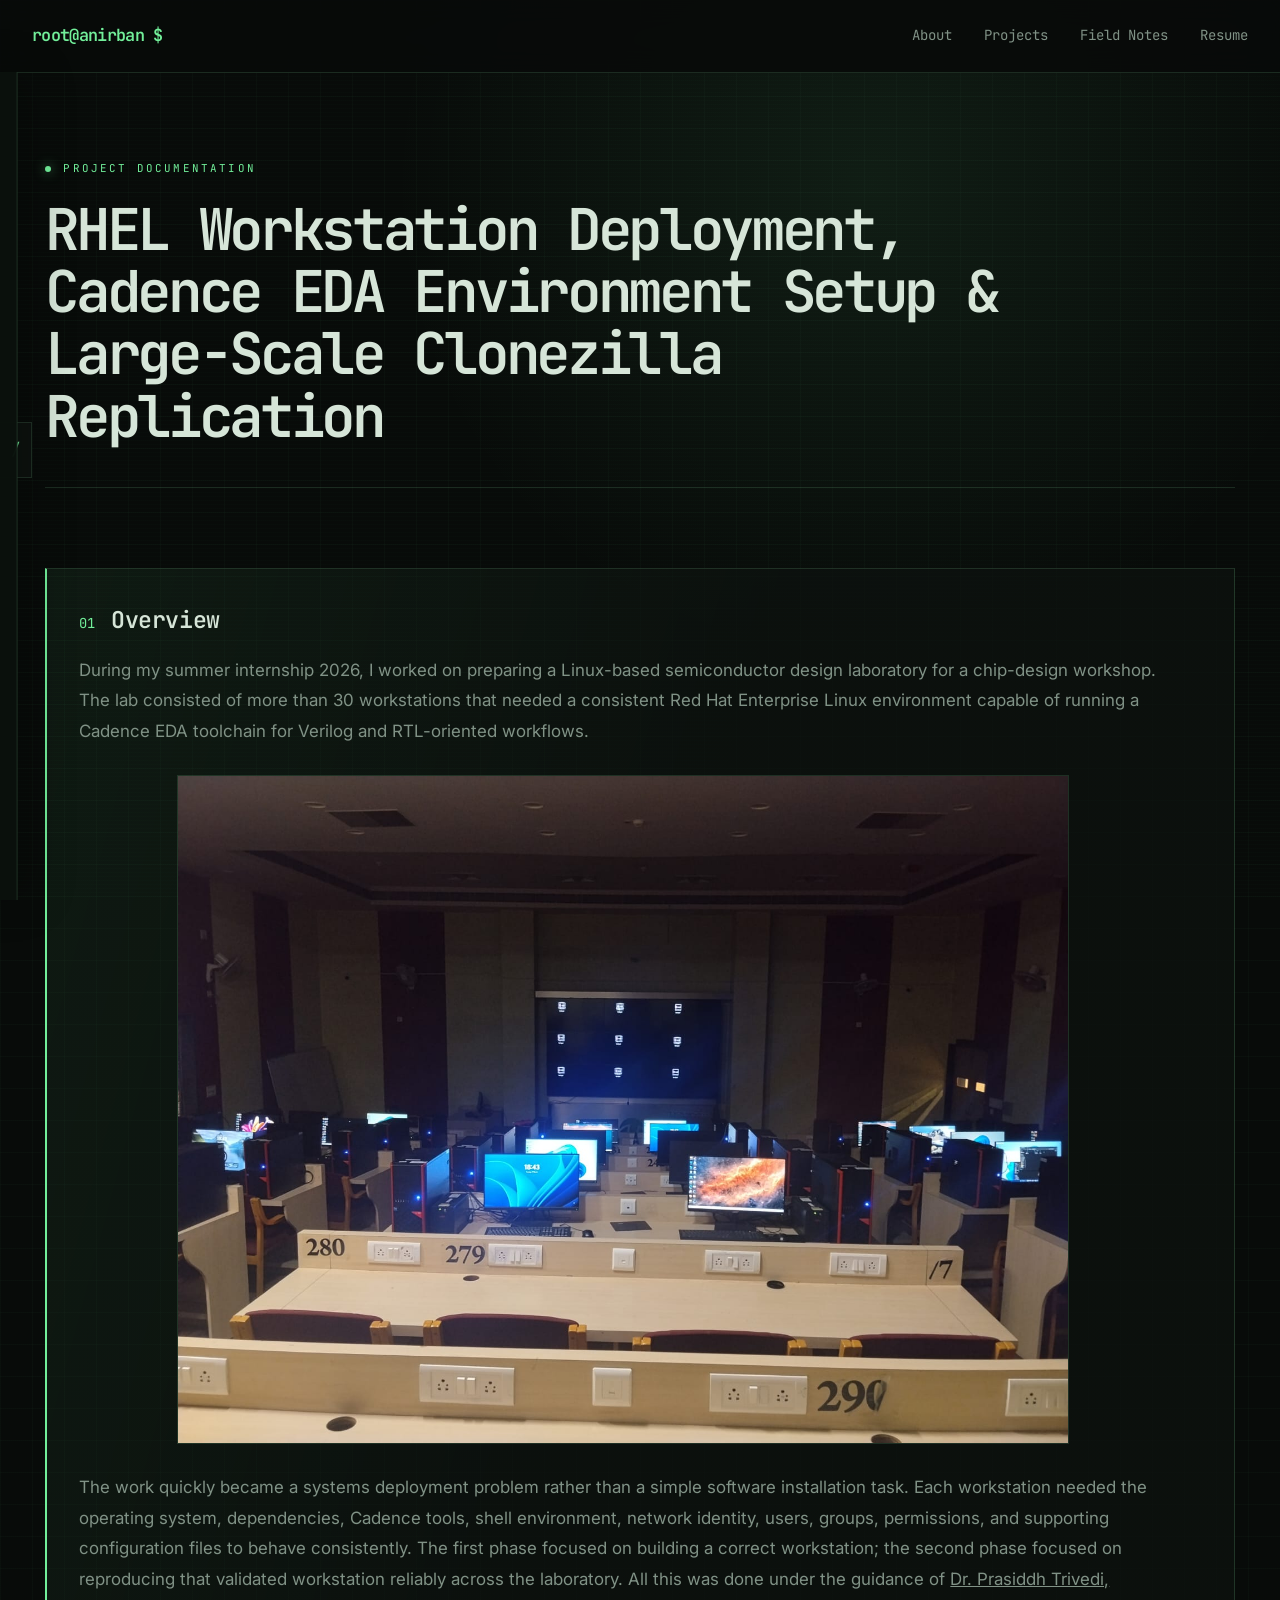
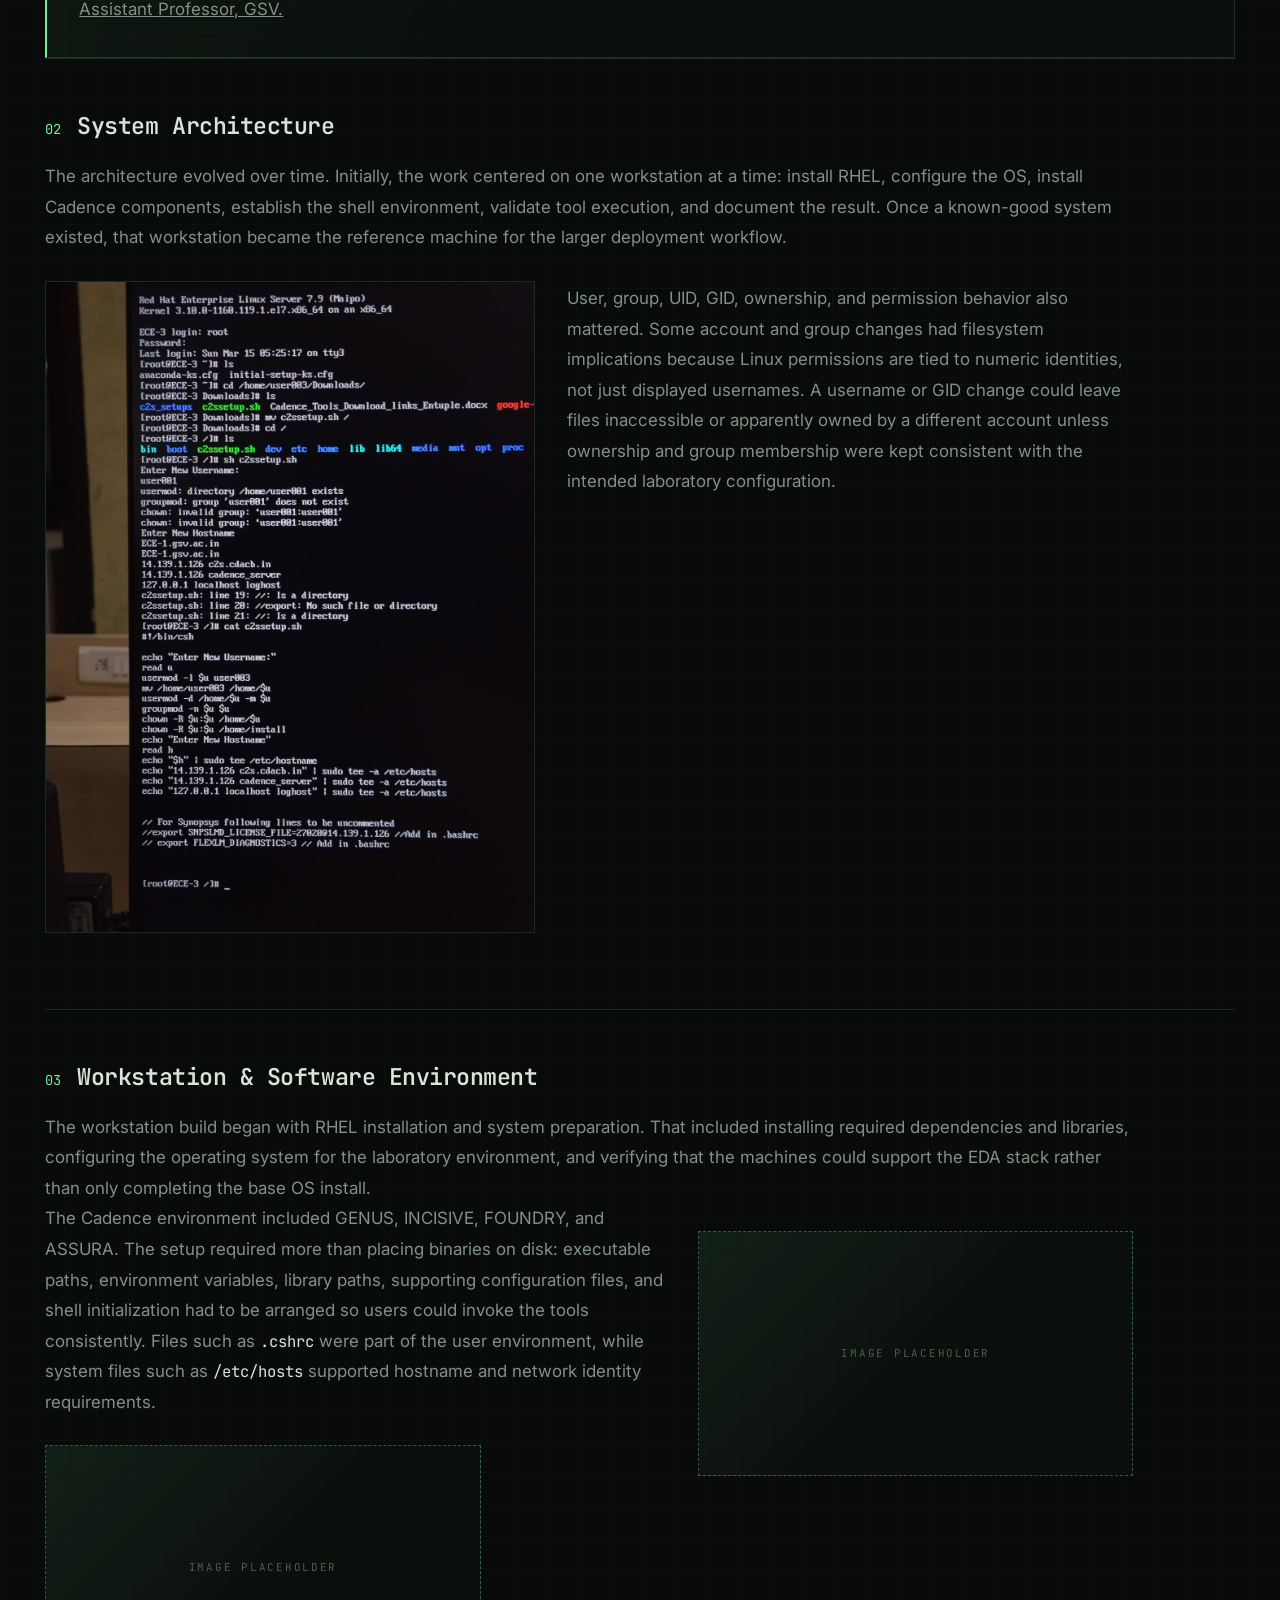
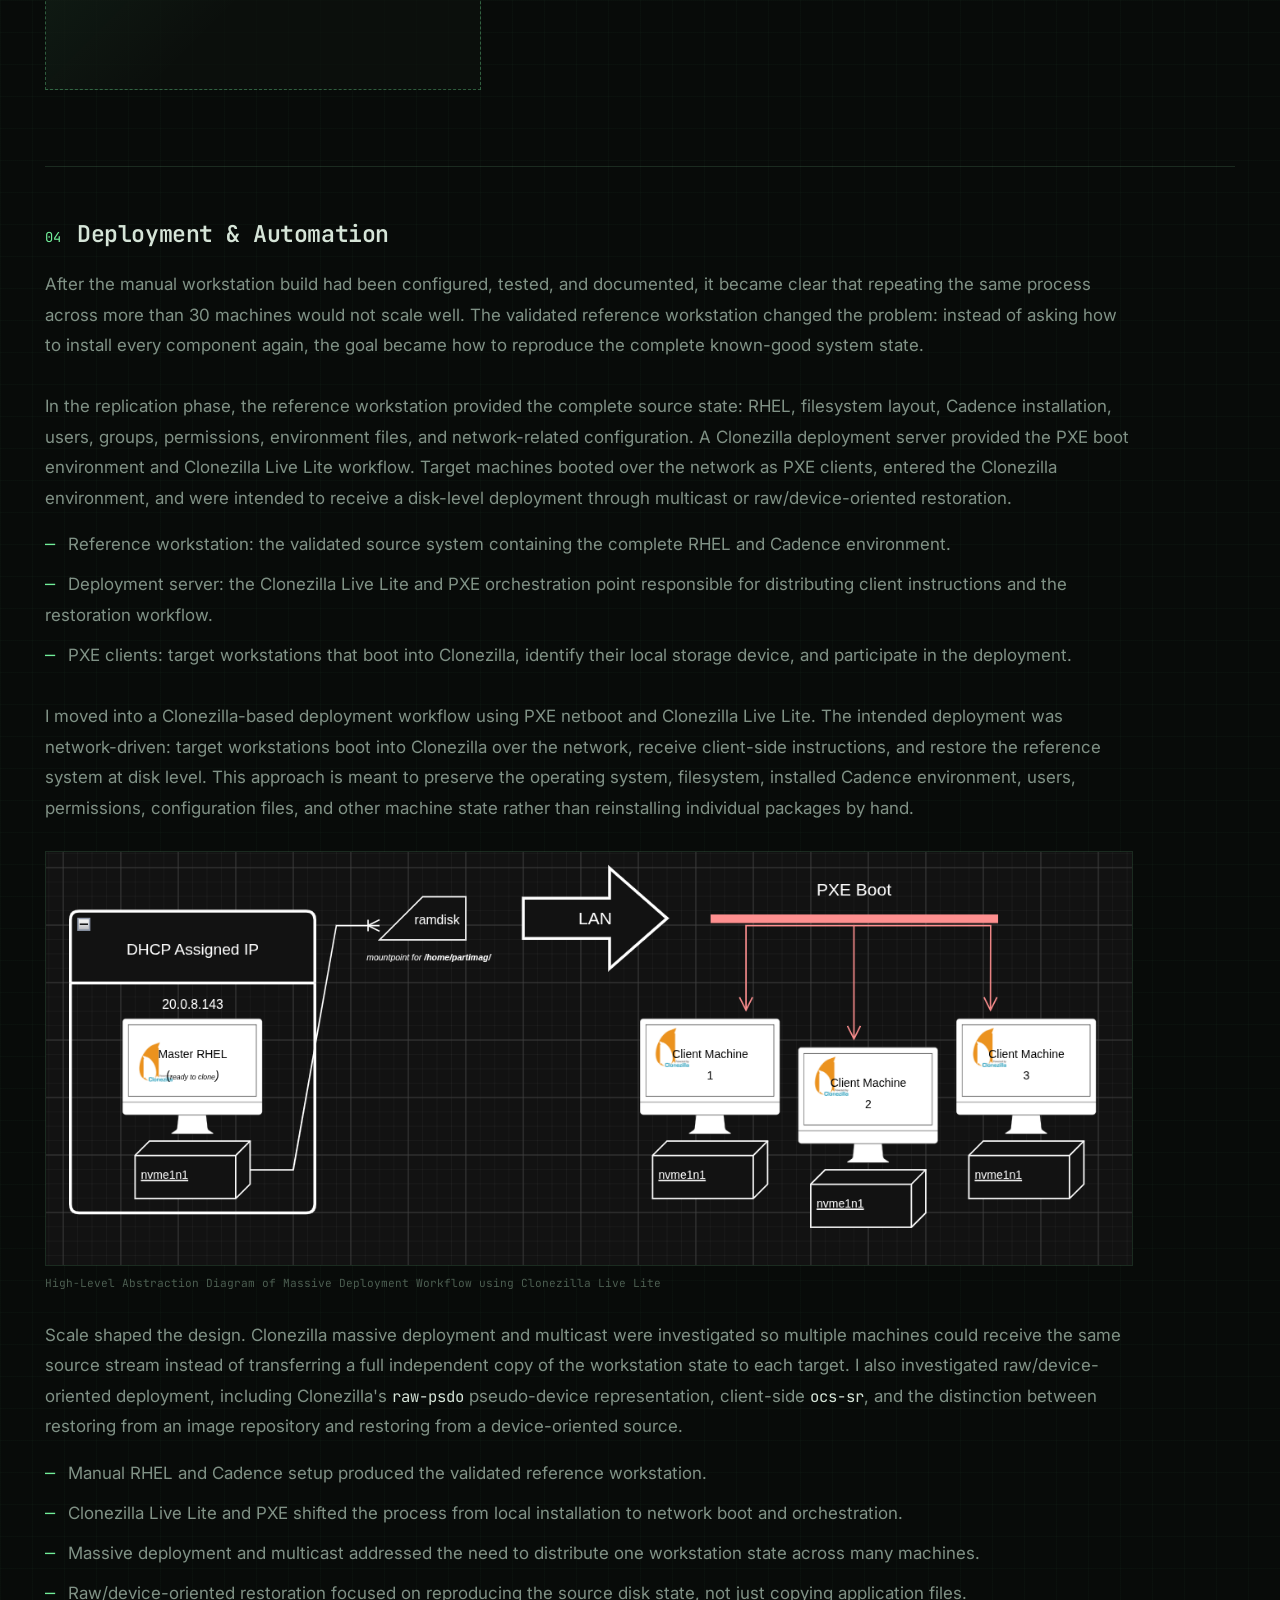
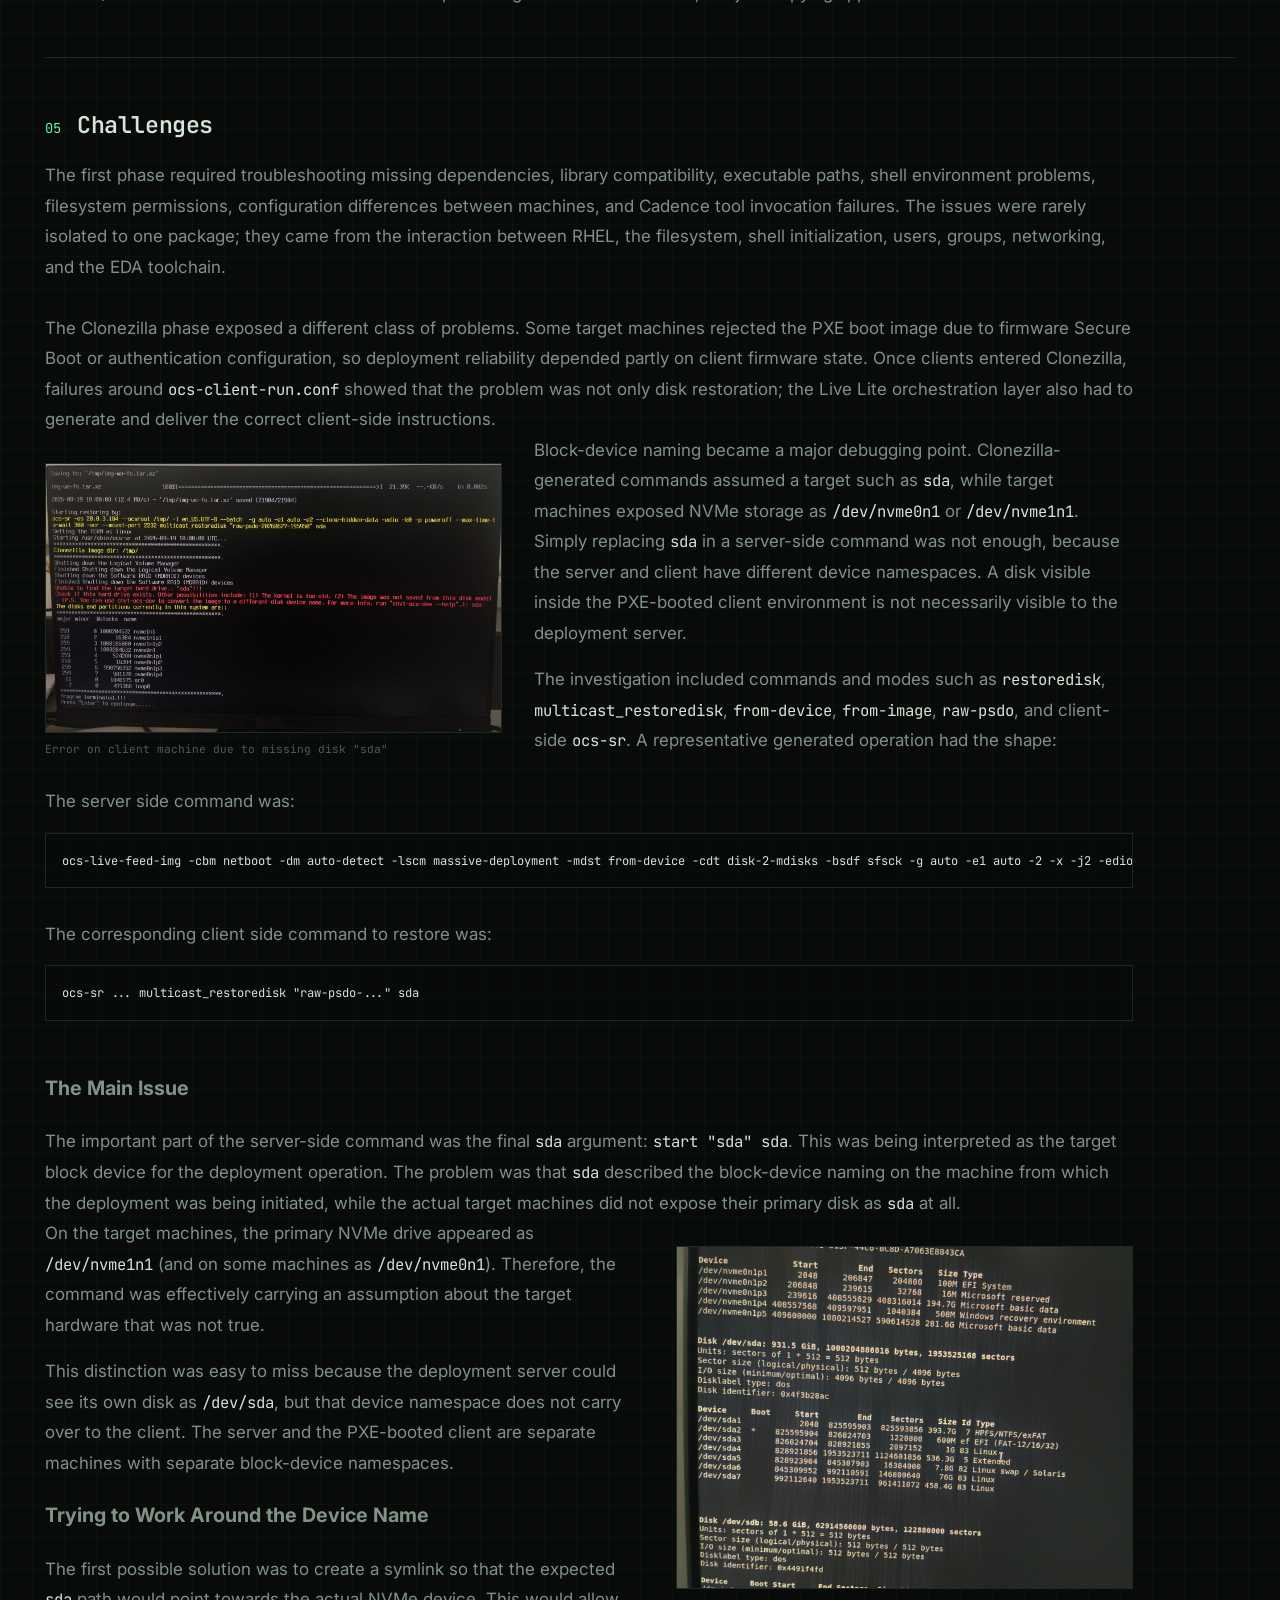
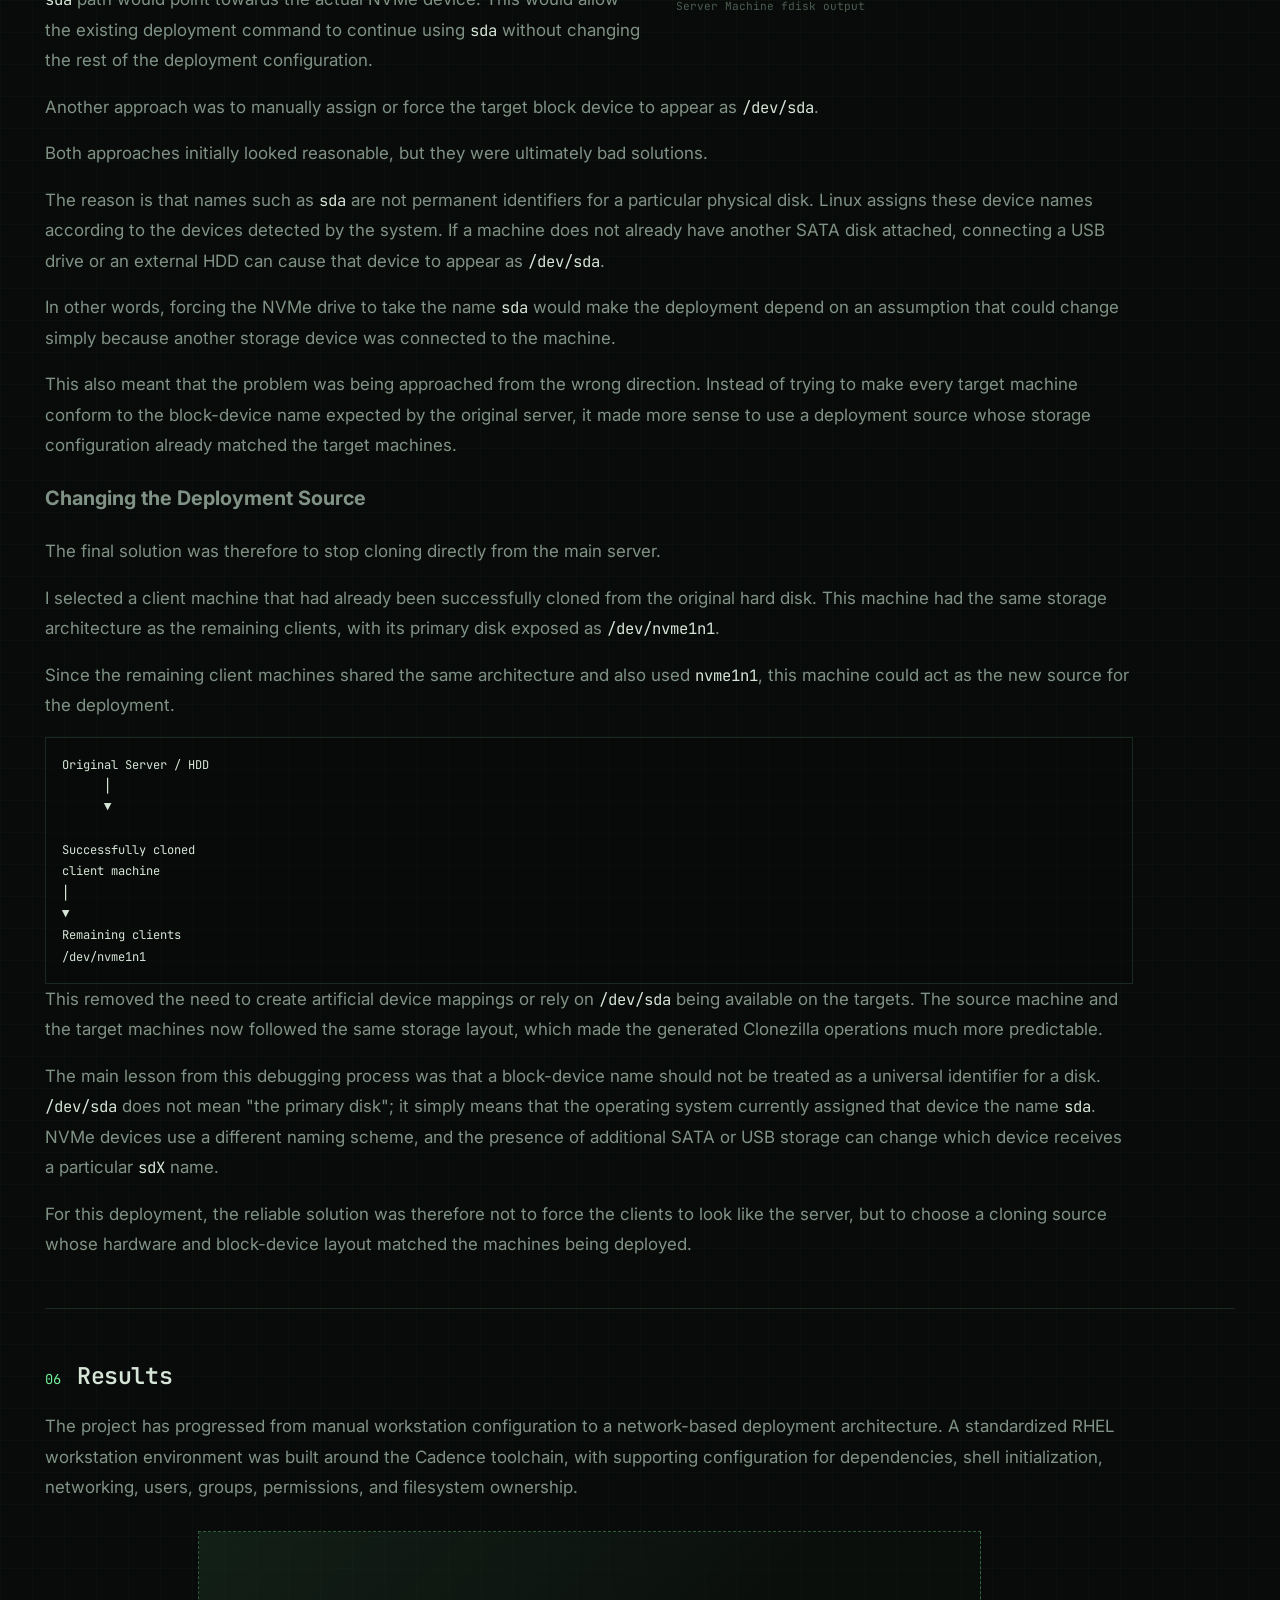
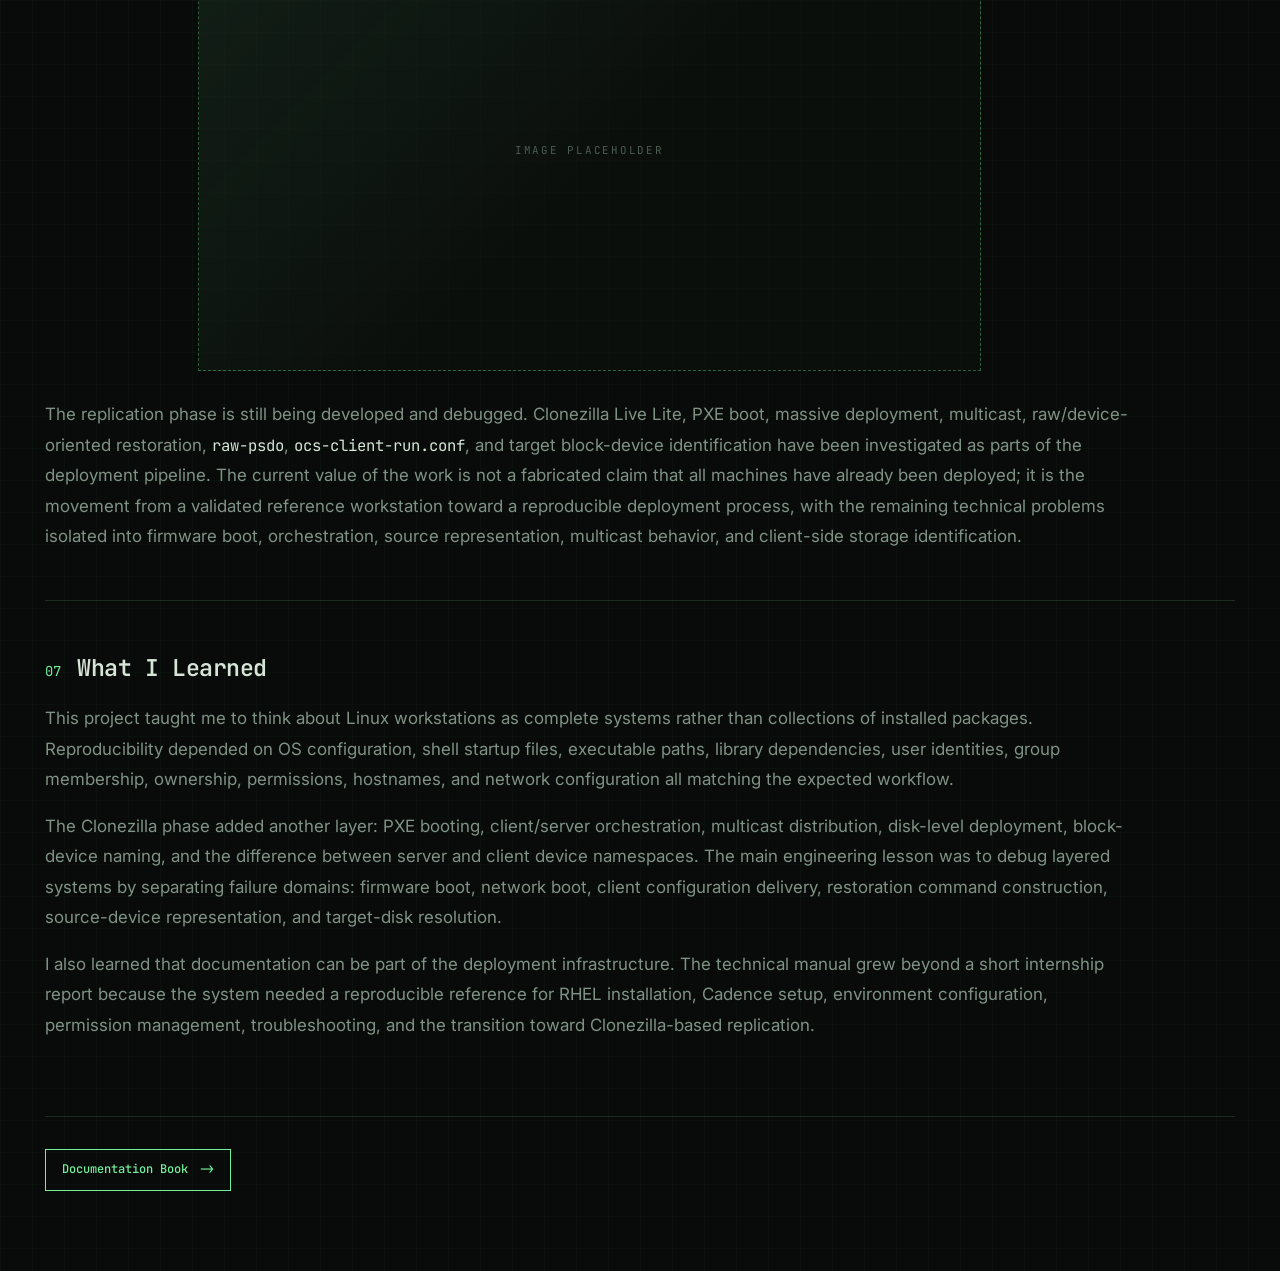
==== commit 0ea03cf2: "updated rhel.html again" ====
--- a/projects/rhel.html
+++ b/projects/rhel.html
@@ -62,7 +62,7 @@
 		  <img src="../assets/manthan2_3.jpeg" alt="Manthan 2">
           </figure>
           <p>
-            The work quickly became a systems deployment problem rather than a simple software installation task. Each workstation needed the operating system, dependencies, Cadence tools, shell environment, network identity, users, groups, permissions, and supporting configuration files to behave consistently. The first phase focused on building a correct workstation; the second phase focused on reproducing that validated workstation reliably across the laboratory.
+		The work quickly became a systems deployment problem rather than a simple software installation task. Each workstation needed the operating system, dependencies, Cadence tools, shell environment, network identity, users, groups, permissions, and supporting configuration files to behave consistently. The first phase focused on building a correct workstation; the second phase focused on reproducing that validated workstation reliably across the laboratory. All this was done under the guidance of <a href="https://www.linkedin.com/in/prasiddh-trivedi-2b212a3b/">Dr. Prasiddh Trivedi, Assistant Professor, GSV.</a>
           </p>
         </div>
       </section>
@@ -81,6 +81,51 @@
           </figure>
 	  <br>
           <p>
+            User, group, UID, GID, ownership, and permission behavior also mattered. Some account and group changes had filesystem implications because Linux permissions are tied to numeric identities, not just displayed usernames. A username or GID change could leave files inaccessible or apparently owned by a different account unless ownership and group membership were kept consistent with the intended laboratory configuration. 
+          </p>
+
+	  <br> 
+	  
+        </div>
+      </section>
+
+      <section id="environment" class="project-section">
+        <div class="section-heading">
+          <span class="section-number">03</span>
+          <h2>Workstation & Software Environment</h2>
+        </div>
+        <div class="section-copy">
+          <p>
+            The workstation build began with RHEL installation and system preparation. That included installing required dependencies and libraries, configuring the operating system for the laboratory environment, and verifying that the machines could support the EDA stack rather than only completing the base OS install.
+          </p>
+          <figure class="project-media media-right" style="--media-scale: 0.4; --media-height: 14rem;">
+            <div class="media-frame media-placeholder">
+              <!-- IMAGE PLACEHOLDER: Architecture diagram from reference workstation to Clonezilla deployment clients -->
+            </div>
+          </figure>
+          <p>
+            The Cadence environment included GENUS, INCISIVE, FOUNDRY, and ASSURA. The setup required more than placing binaries on disk: executable paths, environment variables, library paths, supporting configuration files, and shell initialization had to be arranged so users could invoke the tools consistently. Files such as <code>.cshrc</code> were part of the user environment, while system files such as <code>/etc/hosts</code> supported hostname and network identity requirements.
+          </p>
+          <figure class="project-media media-left" style="--media-scale: 0.4; --media-height: 14rem;">
+            <div class="media-frame media-placeholder">
+              <!-- IMAGE PLACEHOLDER: User/group/filesystem permission configuration notes or terminal output -->
+            </div>
+          </figure>
+	  <!--add something here-->   
+	</div>
+      </section>
+
+      <section id="deployment" class="project-section">
+        <div class="section-heading">
+          <span class="section-number">04</span>
+          <h2>Deployment & Automation</h2>
+        </div>
+        <div class="section-copy">
+          <p>
+            After the manual workstation build had been configured, tested, and documented, it became clear that repeating the same process across more than 30 machines would not scale well. The validated reference workstation changed the problem: instead of asking how to install every component again, the goal became how to reproduce the complete known-good system state.
+          </p>
+	  <br>
+	  <p>
             In the replication phase, the reference workstation provided the complete source state: RHEL, filesystem layout, Cadence installation, users, groups, permissions, environment files, and network-related configuration. A Clonezilla deployment server provided the PXE boot environment and Clonezilla Live Lite workflow. Target machines booted over the network as PXE clients, entered the Clonezilla environment, and were intended to receive a disk-level deployment through multicast or raw/device-oriented restoration.
           </p>
           <ul>
@@ -88,51 +133,16 @@
             <li>Deployment server: the Clonezilla Live Lite and PXE orchestration point responsible for distributing client instructions and the restoration workflow.</li>
             <li>PXE clients: target workstations that boot into Clonezilla, identify their local storage device, and participate in the deployment.</li>
           </ul>
-        </div>
-      </section>
-
-      <section id="environment" class="project-section">
-        <div class="section-heading">
-          <span class="section-number">03</span>
-          <h2>Workstation & Software Environment</h2>
-        </div>
-        <div class="section-copy">
-          <p>
-            The workstation build began with RHEL installation and system preparation. That included installing required dependencies and libraries, configuring the operating system for the laboratory environment, and verifying that the machines could support the EDA stack rather than only completing the base OS install.
-          </p>
-          <figure class="project-media media-right" style="--media-scale: 0.4; --media-height: 14rem;">
-            <div class="media-frame media-placeholder">
-              <!-- IMAGE PLACEHOLDER: Architecture diagram from reference workstation to Clonezilla deployment clients -->
-            </div>
-          </figure>
-          <p>
-            The Cadence environment included GENUS, INCISIVE, FOUNDRY, and ASSURA. The setup required more than placing binaries on disk: executable paths, environment variables, library paths, supporting configuration files, and shell initialization had to be arranged so users could invoke the tools consistently. Files such as <code>.cshrc</code> were part of the user environment, while system files such as <code>/etc/hosts</code> supported hostname and network identity requirements.
-          </p>
-          <figure class="project-media media-left" style="--media-scale: 0.4; --media-height: 14rem;">
-            <div class="media-frame media-placeholder">
-              <!-- IMAGE PLACEHOLDER: User/group/filesystem permission configuration notes or terminal output -->
-            </div>
-          </figure>
-          <p>
-            User, group, UID, GID, ownership, and permission behavior also mattered. Some account and group changes had filesystem implications because Linux permissions are tied to numeric identities, not just displayed usernames. A username or GID change could leave files inaccessible or apparently owned by a different account unless ownership and group membership were kept consistent with the intended laboratory configuration.
-          </p>
-        </div>
-      </section>
-
-      <section id="deployment" class="project-section">
-        <div class="section-heading">
-          <span class="section-number">04</span>
-          <h2>Deployment & Automation</h2>
-        </div>
-        <div class="section-copy">
-          <p>
-            After the manual workstation build had been configured, tested, and documented, it became clear that repeating the same process across more than 30 machines would not scale well. The validated reference workstation changed the problem: instead of asking how to install every component again, the goal became how to reproduce the complete known-good system state.
-          </p>
+
+	  <br>
+
           <p>
             I moved into a Clonezilla-based deployment workflow using PXE netboot and Clonezilla Live Lite. The intended deployment was network-driven: target workstations boot into Clonezilla over the network, receive client-side instructions, and restore the reference system at disk level. This approach is meant to preserve the operating system, filesystem, installed Cadence environment, users, permissions, configuration files, and other machine state rather than reinstalling individual packages by hand.
           </p>
           <figure class="project-media media-center" style="--media-scale: 1; --media-height: 15rem;">
 		  <img src="../assets/clonezilla.png" alt="Flowchart">
+
+  <figcaption> High-Level Abstraction Diagram of Massive Deployment Workflow using Clonezilla Live Lite </figcaption>
           </figure>
           <p>
             Scale shaped the design. Clonezilla massive deployment and multicast were investigated so multiple machines could receive the same source stream instead of transferring a full independent copy of the workstation state to each target. I also investigated raw/device-oriented deployment, including Clonezilla's <code>raw-psdo</code> pseudo-device representation, client-side <code>ocs-sr</code>, and the distinction between restoring from an image repository and restoring from a device-oriented source.
@@ -146,40 +156,136 @@
         </div>
       </section>
 
-      <section id="challenges" class="project-section">
-        <div class="section-heading">
-          <span class="section-number">05</span>
-          <h2>Challenges</h2>
-        </div>
-        <div class="section-copy">
-          <p>
-            The first phase required troubleshooting missing dependencies, library compatibility, executable paths, shell environment problems, filesystem permissions, configuration differences between machines, and Cadence tool invocation failures. The issues were rarely isolated to one package; they came from the interaction between RHEL, the filesystem, shell initialization, users, groups, networking, and the EDA toolchain.
-          </p>
-          <figure class="project-media media-right" style="--media-scale: 0.42; --media-height: 14rem;">
-            <div class="media-frame media-placeholder">
-              <!-- IMAGE PLACEHOLDER: Clonezilla deployment/testing session with PXE clients -->
-            </div>
-          </figure>
-          <p>
-            The Clonezilla phase exposed a different class of problems. Some target machines rejected the PXE boot image due to firmware Secure Boot or authentication configuration, so deployment reliability depended partly on client firmware state. Once clients entered Clonezilla, failures around <code>ocs-client-run.conf</code> showed that the problem was not only disk restoration; the Live Lite orchestration layer also had to generate and deliver the correct client-side instructions.
-          </p>
-          <figure class="project-media media-left" style="--media-scale: 0.42; --media-height: 14rem;">
-            <div class="media-frame media-placeholder">
-              <!-- IMAGE PLACEHOLDER: Block-device / NVMe troubleshooting on Clonezilla client -->
-            </div>
-          </figure>
-          <p>
-            Block-device naming became a major debugging point. Clonezilla-generated commands assumed a target such as <code>sda</code>, while target machines exposed NVMe storage as <code>/dev/nvme0n1</code> or <code>/dev/nvme1n1</code>. Simply replacing <code>sda</code> in a server-side command was not enough, because the server and client have different device namespaces. A disk visible inside the PXE-booted client environment is not necessarily visible to the deployment server.
-          </p>
-          <p>
-            The investigation included commands and modes such as <code>restoredisk</code>, <code>multicast_restoredisk</code>, <code>from-device</code>, <code>from-image</code>, <code>raw-psdo</code>, and client-side <code>ocs-sr</code>. A representative generated operation had the shape:
-          </p>
-          <pre><code>ocs-sr ... multicast_restoredisk "raw-psdo-..." sda</code></pre>
-          <p>
-            That command helped separate the source representation, multicast restoration mode, server orchestration, and target disk selection. To isolate failure domains, I planned direct client-side testing from a Clonezilla TTY so the restoration command could be evaluated independently of the automatic PXE command-generation path.
-          </p>
-        </div>
-      </section>
+<section id="challenges" class="project-section">
+  <div class="section-heading">
+    <span class="section-number">05</span>
+    <h2>Challenges</h2>
+  </div>
+
+  <div class="section-copy">
+
+<p>
+  The first phase required troubleshooting missing dependencies, library compatibility, executable paths, shell environment problems, filesystem permissions, configuration differences between machines, and Cadence tool invocation failures. The issues were rarely isolated to one package; they came from the interaction between RHEL, the filesystem, shell initialization, users, groups, networking, and the EDA toolchain.
+</p>
+
+<br>
+
+<p>
+  The Clonezilla phase exposed a different class of problems. Some target machines rejected the PXE boot image due to firmware Secure Boot or authentication configuration, so deployment reliability depended partly on client firmware state. Once clients entered Clonezilla, failures around <code>ocs-client-run.conf</code> showed that the problem was not only disk restoration; the Live Lite orchestration layer also had to generate and deliver the correct client-side instructions.
+</p>
+
+<figure class="project-media media-left" style="--media-scale: 0.42; --media-height: 14rem;">
+  <img src="../assets/linux2.jpeg">
+  <figcaption> Error on client machine due to missing disk "sda" </figcaption>
+</figure>
+
+<p>
+  Block-device naming became a major debugging point. Clonezilla-generated commands assumed a target such as <code>sda</code>, while target machines exposed NVMe storage as <code>/dev/nvme0n1</code> or <code>/dev/nvme1n1</code>. Simply replacing <code>sda</code> in a server-side command was not enough, because the server and client have different device namespaces. A disk visible inside the PXE-booted client environment is not necessarily visible to the deployment server.
+</p>
+
+<p>
+  The investigation included commands and modes such as <code>restoredisk</code>, <code>multicast_restoredisk</code>, <code>from-device</code>, <code>from-image</code>, <code>raw-psdo</code>, and client-side <code>ocs-sr</code>. A representative generated operation had the shape:
+</p>
+
+<br>
+
+<p>The server side command was:</p>
+
+<pre><code>ocs-live-feed-img -cbm netboot -dm auto-detect -lscm massive-deployment -mdst from-device -cdt disk-2-mdisks -bsdf sfsck -g auto -e1 auto -2 -x -j2 -edio -k0 -p poweroff -md multicast --clients-to-wait 3 --max-time-to-wait 300 start "sda" sda</code></pre>
+
+<br>
+
+<p>The corresponding client side command to restore was:</p>
+
+<pre><code>ocs-sr ... multicast_restoredisk "raw-psdo-..." sda</code></pre>
+
+<br>
+
+<h3>The Main Issue</h3>
+
+<p>
+  The important part of the server-side command was the final <code>sda</code> argument:
+  <code>start "sda" sda</code>. This was being interpreted as the target block device for the deployment operation.  The problem was that <code>sda</code> described the block-device naming on the machine from which the deployment was being initiated, while the actual target machines did not expose their primary disk as <code>sda</code> at all.
+</p>
+
+<figure class="project-media media-right" style="--media-scale: 0.42; --media-height: 14rem;">
+  <img src="../assets/linux3.jpeg">
+  <figcaption> Server Machine fdisk output </figcaption>
+</figure>
+
+<p>
+  On the target machines, the primary NVMe drive appeared as <code>/dev/nvme1n1</code> (and on some machines as <code>/dev/nvme0n1</code>). Therefore, the command was effectively carrying an assumption about the target hardware that was not true.
+</p>
+
+<p>
+  This distinction was easy to miss because the deployment server could see its own disk as <code>/dev/sda</code>, but that device namespace does not carry over to the client. The server and the PXE-booted client are separate machines with separate block-device namespaces.
+</p>
+
+<h3>Trying to Work Around the Device Name</h3>
+
+<p>
+  The first possible solution was to create a symlink so that the expected <code>sda</code> path would point towards the actual NVMe device. This would allow the existing deployment command to continue using <code>sda</code> without changing the rest of the deployment configuration.
+</p>
+
+<p>
+  Another approach was to manually assign or force the target block device to appear as <code>/dev/sda</code>.
+</p>
+
+<p>
+  Both approaches initially looked reasonable, but they were ultimately bad solutions.
+</p>
+
+<p>
+  The reason is that names such as <code>sda</code> are not permanent identifiers for a particular physical disk. Linux assigns these device names according to the devices detected by the system. If a machine does not already have another SATA disk attached, connecting a USB drive or an external HDD can cause that device to appear as <code>/dev/sda</code>.
+</p>
+
+<p>
+  In other words, forcing the NVMe drive to take the name <code>sda</code> would make the deployment depend on an assumption that could change simply because another storage device was connected to the machine.
+</p>
+
+<p>
+  This also meant that the problem was being approached from the wrong direction. Instead of trying to make every target machine conform to the block-device name expected by the original server, it made more sense to use a deployment source whose storage configuration already matched the target machines.
+</p>
+
+<h3>Changing the Deployment Source</h3>
+
+<p>
+  The final solution was therefore to stop cloning directly from the main server.
+</p>
+
+<p>
+  I selected a client machine that had already been successfully cloned from the original hard disk. This machine had the same storage architecture as the remaining clients, with its primary disk exposed as <code>/dev/nvme1n1</code>.
+</p>
+
+<p>
+  Since the remaining client machines shared the same architecture and also used <code>nvme1n1</code>, this machine could act as the new source for the deployment.
+</p>
+
+<pre><code>Original Server / HDD
+      │
+      ▼
+
+Successfully cloned
+client machine
+│
+▼
+Remaining clients
+/dev/nvme1n1</code></pre>
+
+<p>
+  This removed the need to create artificial device mappings or rely on <code>/dev/sda</code> being available on the targets. The source machine and the target machines now followed the same storage layout, which made the generated Clonezilla operations much more predictable.
+</p>
+
+<p>
+  The main lesson from this debugging process was that a block-device name should not be treated as a universal identifier for a disk. <code>/dev/sda</code> does not mean "the primary disk"; it simply means that the operating system currently assigned that device the name <code>sda</code>. NVMe devices use a different naming scheme, and the presence of additional SATA or USB storage can change which device receives a particular <code>sdX</code> name.
+</p>
+
+<p>
+  For this deployment, the reliable solution was therefore not to force the clients to look like the server, but to choose a cloning source whose hardware and block-device layout matched the machines being deployed.
+</p>
+
+  </div>
+</section>
 
       <section id="results" class="project-section">
         <div class="section-heading">
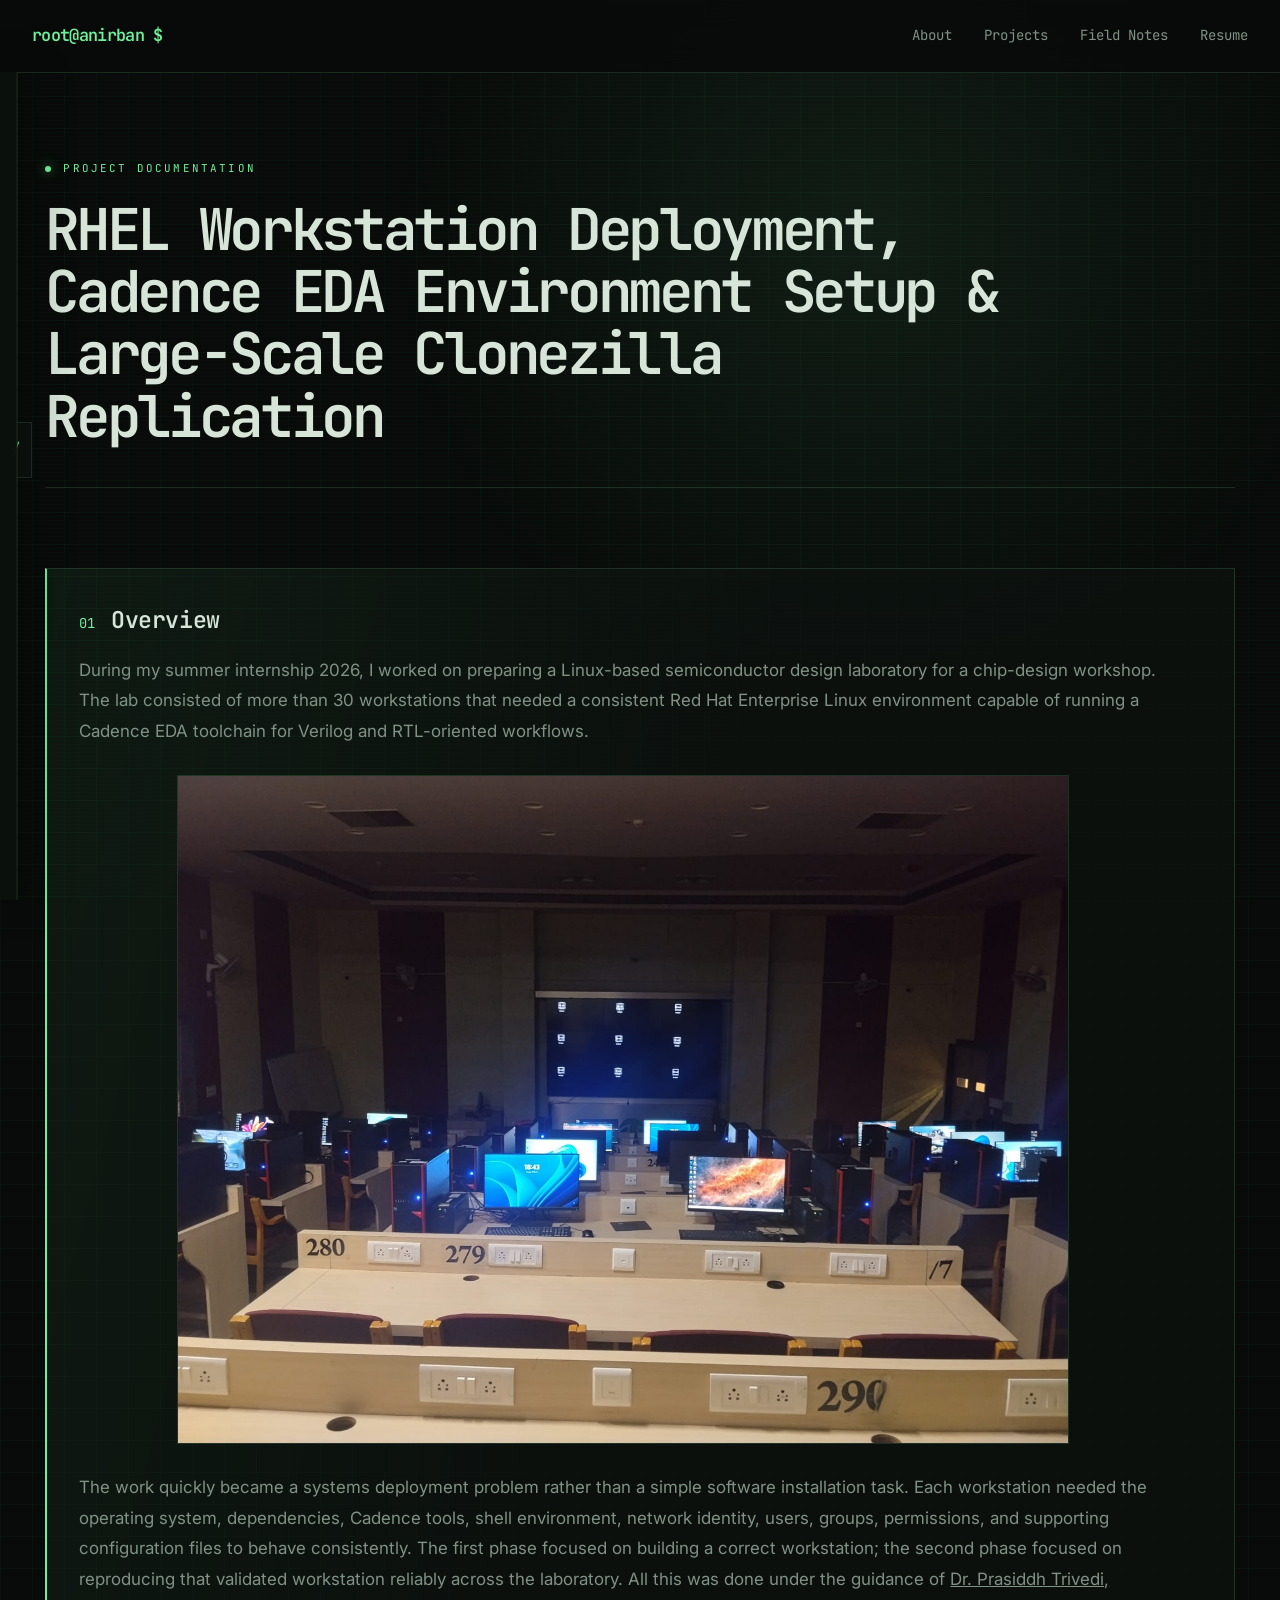
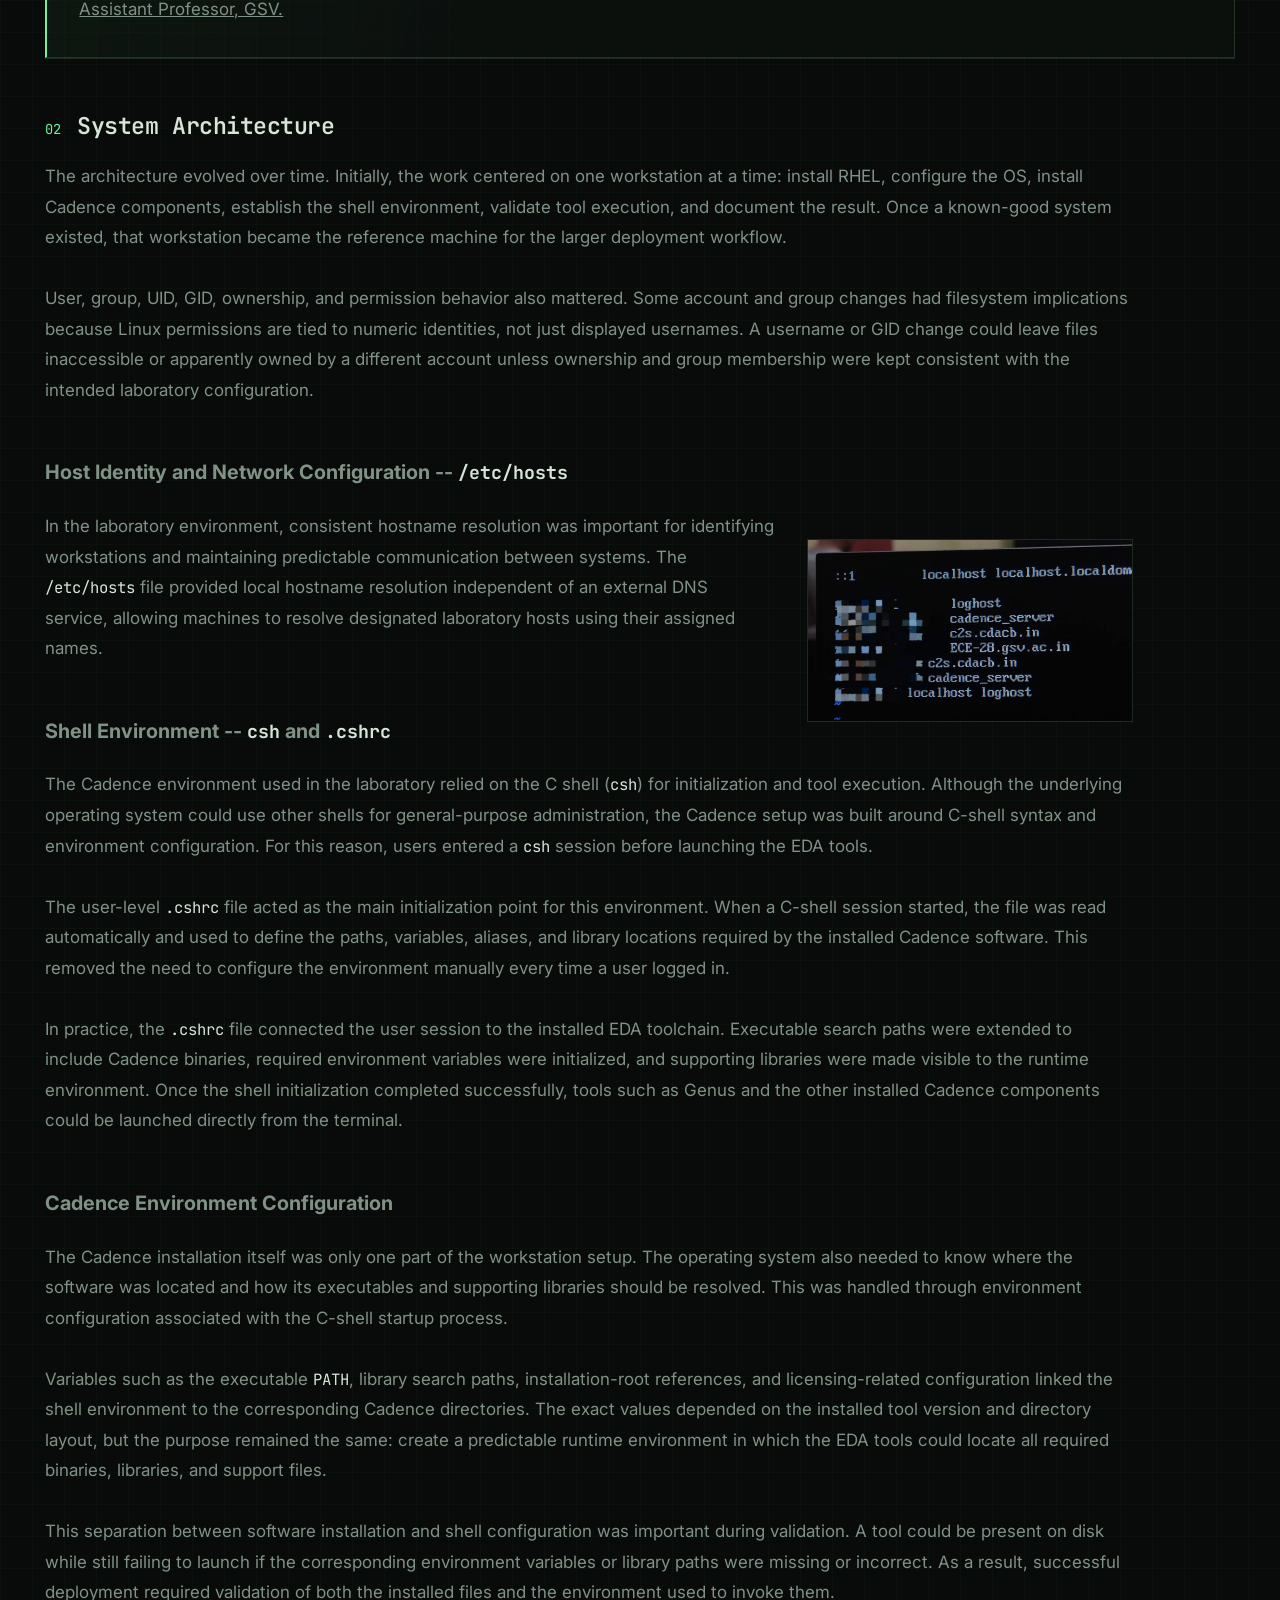
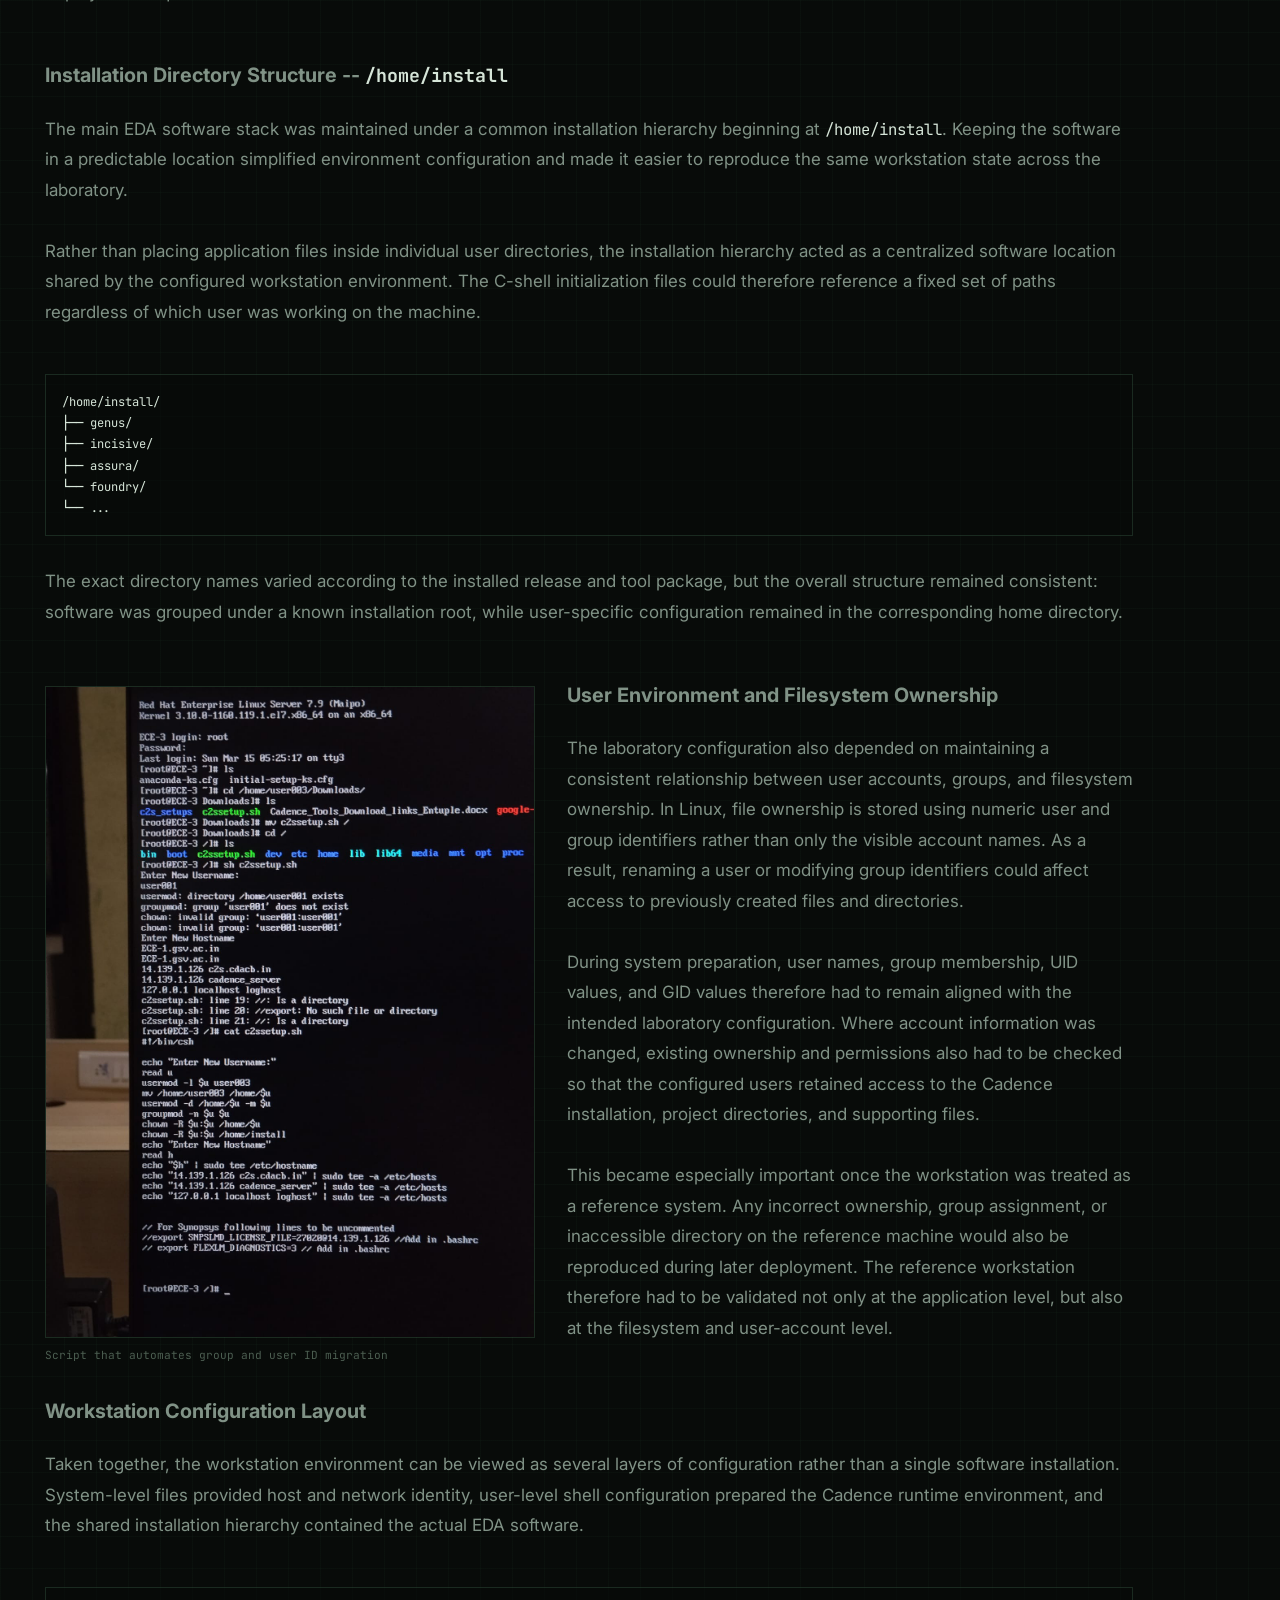
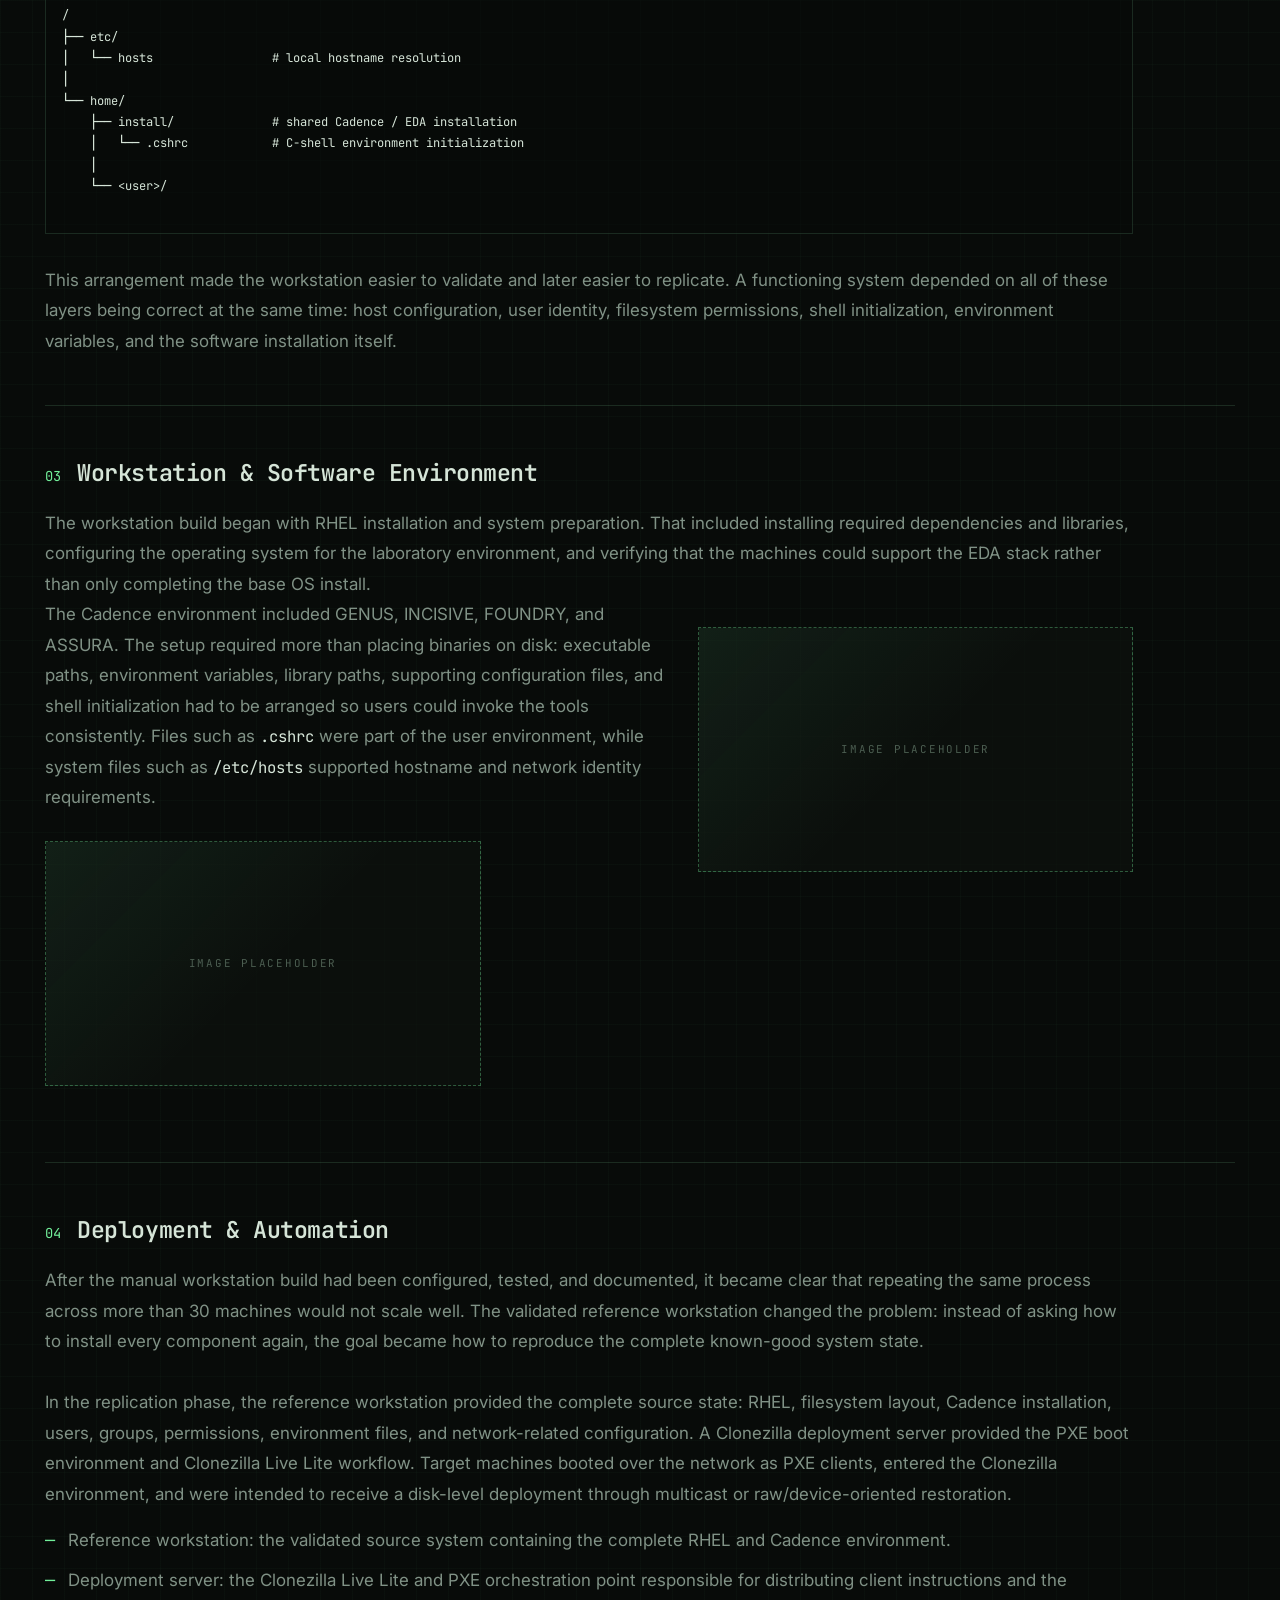
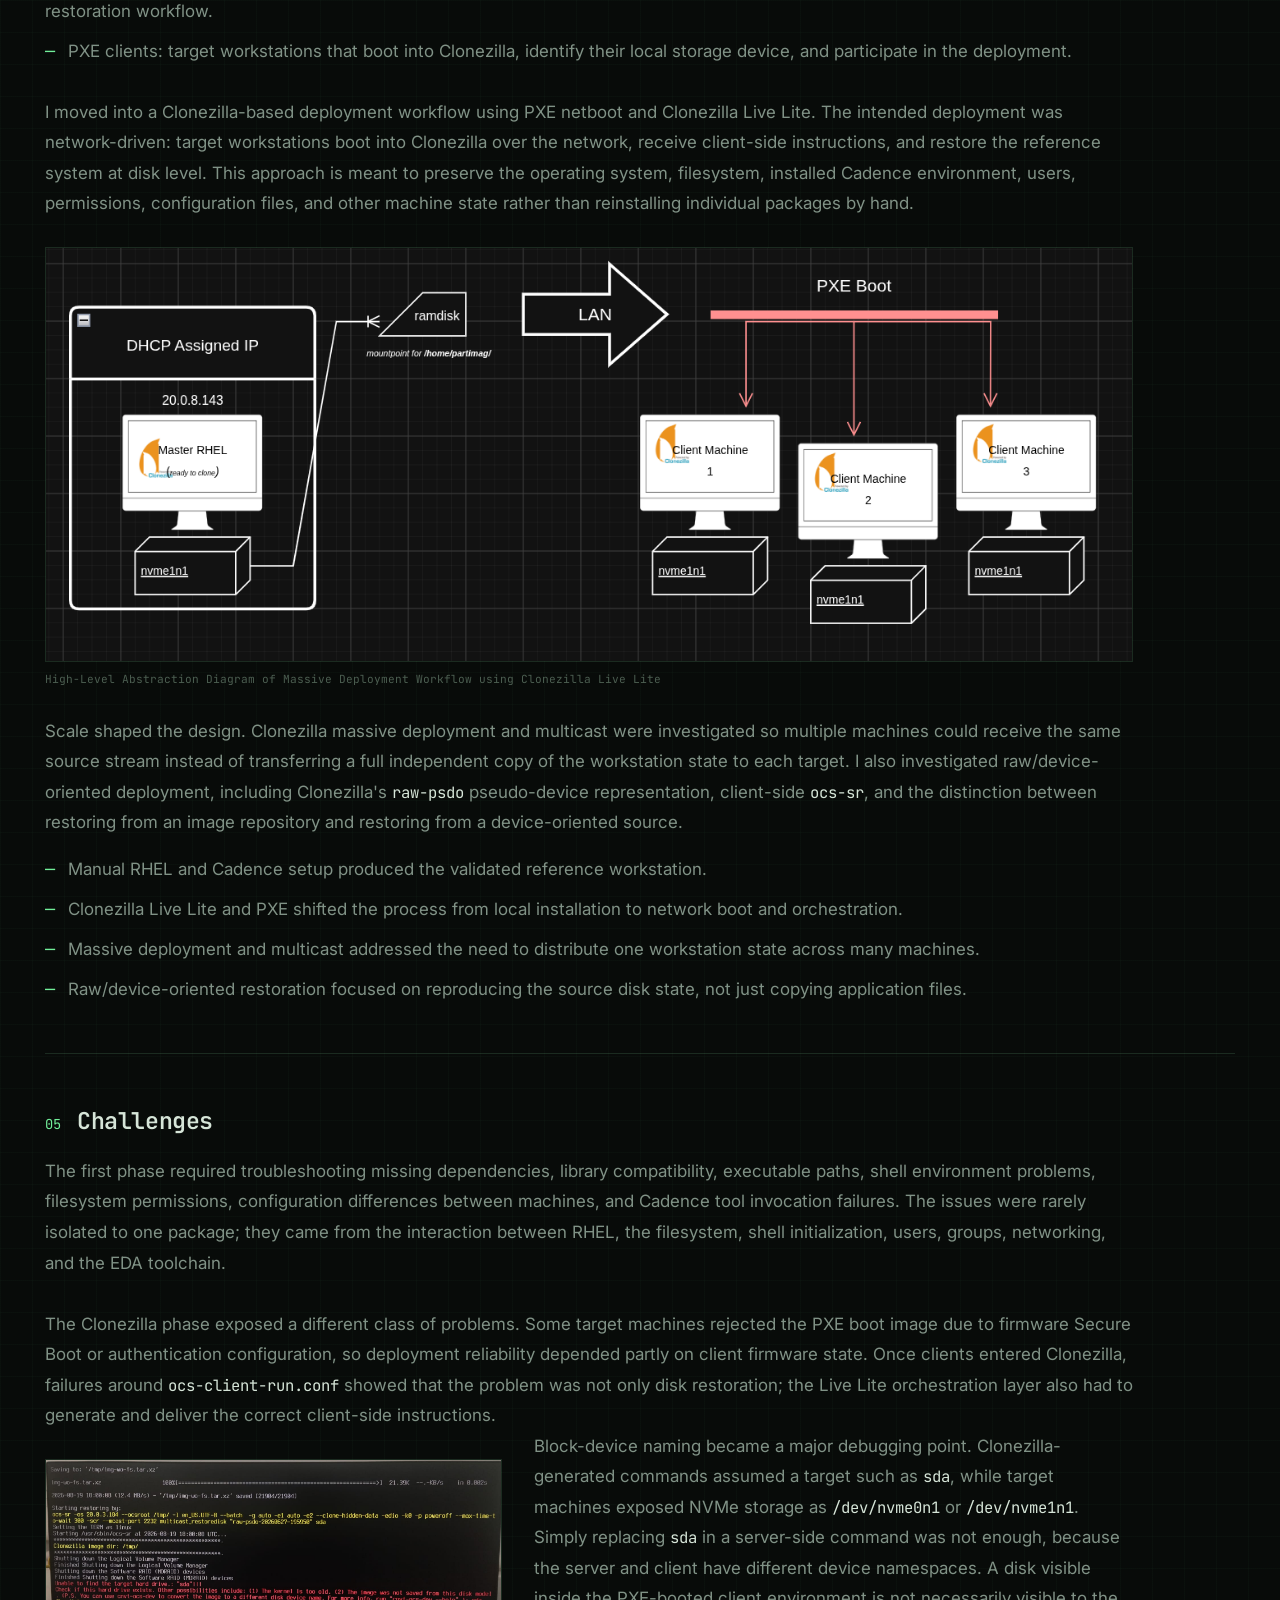
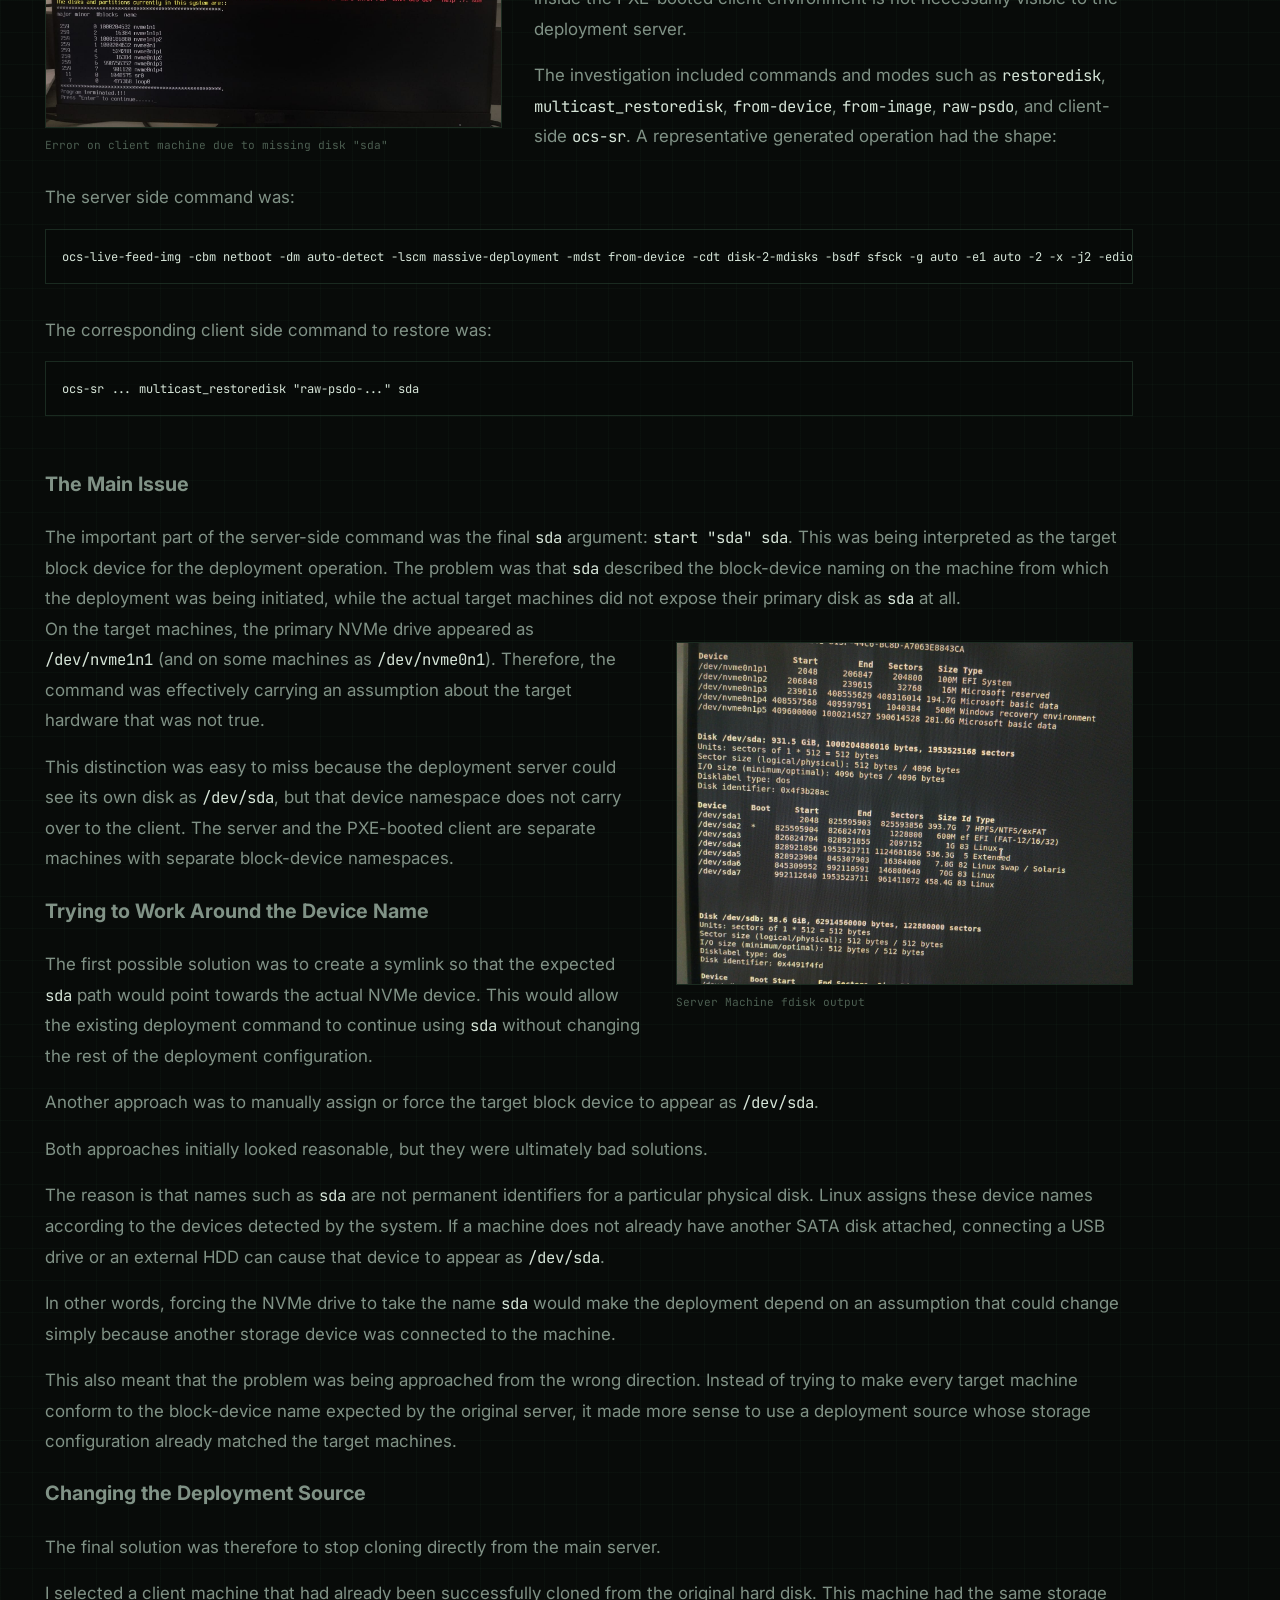
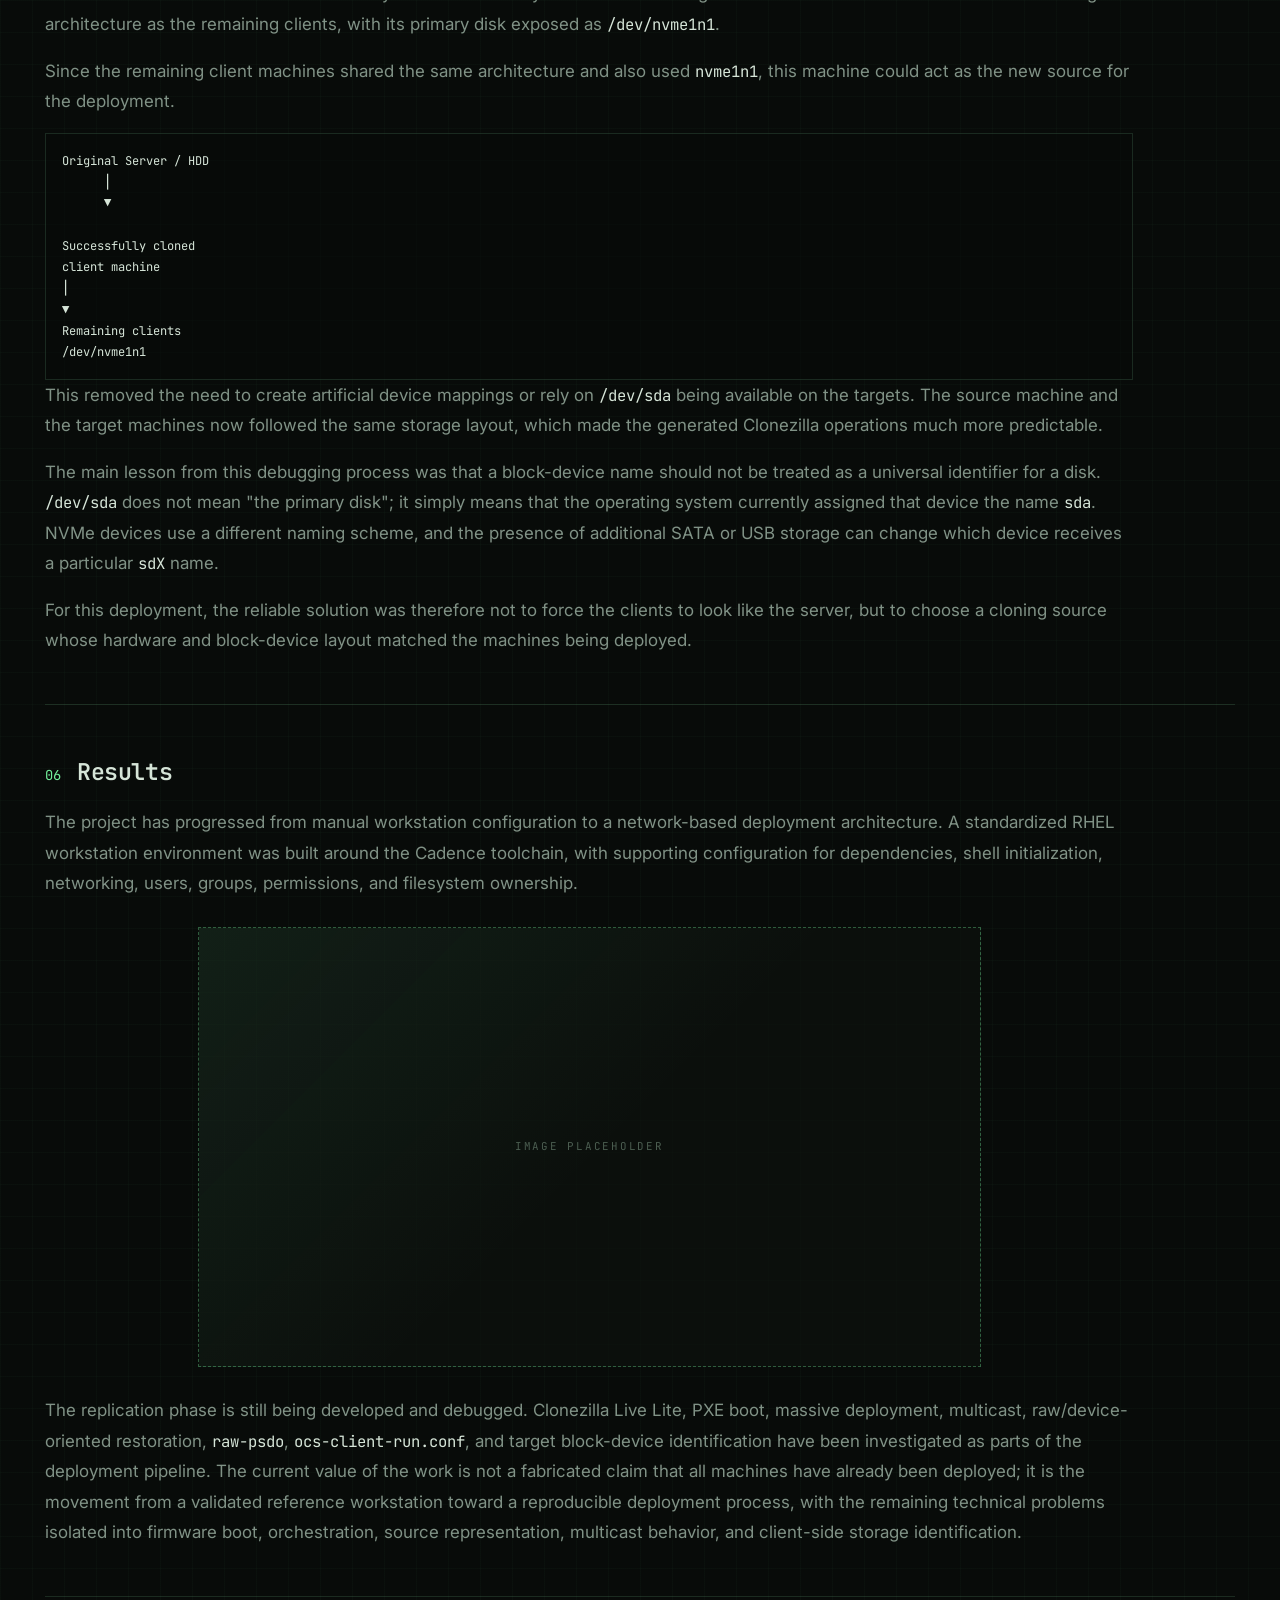
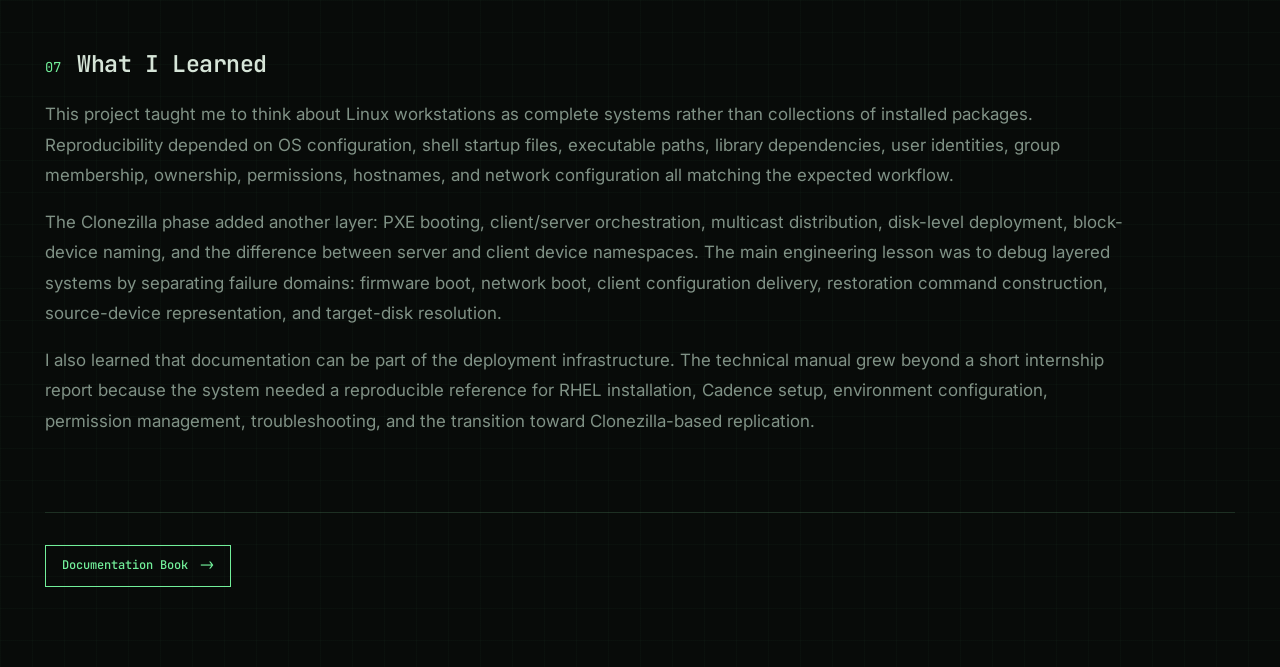
==== commit 3bddb546: "updated rhel.html" ====
--- a/projects/rhel.html
+++ b/projects/rhel.html
@@ -76,16 +76,202 @@
           <p>
             The architecture evolved over time. Initially, the work centered on one workstation at a time: install RHEL, configure the OS, install Cadence components, establish the shell environment, validate tool execution, and document the result. Once a known-good system existed, that workstation became the reference machine for the larger deployment workflow.
           </p>
-          <figure class="project-media media-left" style="--media-scale: 0.45;">
+	  <br>
+          <p>
+            User, group, UID, GID, ownership, and permission behavior also mattered. Some account and group changes had filesystem implications because Linux permissions are tied to numeric identities, not just displayed usernames. A username or GID change could leave files inaccessible or apparently owned by a different account unless ownership and group membership were kept consistent with the intended laboratory configuration. 
+          </p>
+
+	  <br> 
+	  <h3>Host Identity and Network Configuration -- <code>/etc/hosts</code></h3>
+
+          <figure class="project-media media-right" style="--media-scale: 0.3;">
+		  <img src="../assets/etchosts.jpeg" alt="Linux Setup">
+          </figure>
+	  <p>
+	  In the laboratory environment, consistent hostname resolution was important for identifying workstations and maintaining predictable communication between systems. The <code>/etc/hosts</code> file provided local hostname resolution independent of an external DNS service, allowing machines to resolve designated laboratory hosts using their assigned names.
+	  </p>
+	  <br>
+	  <h3>Shell Environment -- <code>csh</code> and <code>.cshrc</code></h3>
+
+	  <p>
+	    The Cadence environment used in the laboratory relied on the C shell
+	    (<code>csh</code>) for initialization and tool execution. Although the
+	    underlying operating system could use other shells for general-purpose
+	    administration, the Cadence setup was built around C-shell syntax and
+	    environment configuration. For this reason, users entered a
+	    <code>csh</code> session before launching the EDA tools.
+	  </p>
+
+	  <br>
+
+	  <p>
+	    The user-level <code>.cshrc</code> file acted as the main initialization
+	    point for this environment. When a C-shell session started, the file was
+	    read automatically and used to define the paths, variables, aliases, and
+	    library locations required by the installed Cadence software. This removed
+	    the need to configure the environment manually every time a user logged in.
+	  </p>
+
+	  <br>
+
+	  <p>
+	    In practice, the <code>.cshrc</code> file connected the user session to the
+	    installed EDA toolchain. Executable search paths were extended to include
+	    Cadence binaries, required environment variables were initialized, and
+	    supporting libraries were made visible to the runtime environment. Once the
+	    shell initialization completed successfully, tools such as Genus and the
+	    other installed Cadence components could be launched directly from the
+	    terminal.
+	  </p>
+
+	  <br>
+
+	  <h3>Cadence Environment Configuration</h3>
+
+	  <p>
+	    The Cadence installation itself was only one part of the workstation setup.
+	    The operating system also needed to know where the software was located and
+	    how its executables and supporting libraries should be resolved. This was
+	    handled through environment configuration associated with the C-shell
+	    startup process.
+	  </p>
+
+	  <br>
+
+	  <p>
+	    Variables such as the executable <code>PATH</code>, library search paths,
+	    installation-root references, and licensing-related configuration linked
+	    the shell environment to the corresponding Cadence directories. The exact
+	    values depended on the installed tool version and directory layout, but the
+	    purpose remained the same: create a predictable runtime environment in
+	    which the EDA tools could locate all required binaries, libraries, and
+	    support files.
+	  </p>
+
+	  <br>
+
+	  <p>
+	    This separation between software installation and shell configuration was
+	    important during validation. A tool could be present on disk while still
+	    failing to launch if the corresponding environment variables or library
+	    paths were missing or incorrect. As a result, successful deployment
+	    required validation of both the installed files and the environment used to
+	    invoke them.
+	  </p>
+
+	  <br>
+
+	  <h3>Installation Directory Structure -- <code>/home/install</code></h3>
+
+	  <p>
+	    The main EDA software stack was maintained under a common installation
+	    hierarchy beginning at <code>/home/install</code>. Keeping the software in a
+	    predictable location simplified environment configuration and made it easier
+	    to reproduce the same workstation state across the laboratory.
+	  </p>
+
+	  <br>
+
+	  <p>
+	    Rather than placing application files inside individual user directories,
+	    the installation hierarchy acted as a centralized software location shared
+	    by the configured workstation environment. The C-shell initialization files
+	    could therefore reference a fixed set of paths regardless of which user was
+	    working on the machine.
+	  </p>
+
+	  <br>
+
+	  <pre><code>/home/install/
+├── genus/
+├── incisive/
+├── assura/
+└── foundry/
+└── ...</code></pre>
+
+	  <br>
+
+	  <p>
+	    The exact directory names varied according to the installed release and
+	    tool package, but the overall structure remained consistent: software was
+	    grouped under a known installation root, while user-specific configuration
+	    remained in the corresponding home directory.
+	  </p>
+
+	  <br>
+
+	  <figure class="project-media media-left" style="--media-scale: 0.45;">
 		  <img src="../assets/linux1.jpeg" alt="Linux Setup">
-          </figure>
-	  <br>
-          <p>
-            User, group, UID, GID, ownership, and permission behavior also mattered. Some account and group changes had filesystem implications because Linux permissions are tied to numeric identities, not just displayed usernames. A username or GID change could leave files inaccessible or apparently owned by a different account unless ownership and group membership were kept consistent with the intended laboratory configuration. 
-          </p>
-
-	  <br> 
-	  
+		  <figcaption>Script that automates group and user ID migration</figcaption>
+          </figure>
+	  <h3>User Environment and Filesystem Ownership</h3>
+
+	  <p>
+	    The laboratory configuration also depended on maintaining a consistent
+	    relationship between user accounts, groups, and filesystem ownership. In
+	    Linux, file ownership is stored using numeric user and group identifiers
+	    rather than only the visible account names. As a result, renaming a user or
+	    modifying group identifiers could affect access to previously created files
+	    and directories.
+	  </p>
+
+	  <br>
+
+	  <p>
+	    During system preparation, user names, group membership, UID values, and GID
+	    values therefore had to remain aligned with the intended laboratory
+	    configuration. Where account information was changed, existing ownership and
+	    permissions also had to be checked so that the configured users retained
+	    access to the Cadence installation, project directories, and supporting
+	    files.
+	  </p>
+
+	  <br>
+
+	  <p>
+	    This became especially important once the workstation was treated as a
+	    reference system. Any incorrect ownership, group assignment, or inaccessible
+	    directory on the reference machine would also be reproduced during later
+	    deployment. The reference workstation therefore had to be validated not
+	    only at the application level, but also at the filesystem and user-account
+	    level.
+	  </p>
+
+	  <br>
+
+	  <h3>Workstation Configuration Layout</h3>
+
+	  <p>
+	    Taken together, the workstation environment can be viewed as several layers
+	    of configuration rather than a single software installation. System-level
+	    files provided host and network identity, user-level shell configuration
+	    prepared the Cadence runtime environment, and the shared installation
+	    hierarchy contained the actual EDA software.
+	  </p>
+
+	  <br>
+
+	  <pre><code>/
+├── etc/
+│   └── hosts                 # local hostname resolution
+│
+└── home/
+    ├── install/              # shared Cadence / EDA installation
+    │   └── .cshrc            # C-shell environment initialization    
+    │
+    └── &lt;user&gt;/
+        </code></pre>
+
+	  <br>
+
+	  <p>
+	    This arrangement made the workstation easier to validate and later easier
+	    to replicate. A functioning system depended on all of these layers being
+	    correct at the same time: host configuration, user identity, filesystem
+	    permissions, shell initialization, environment variables, and the software
+	    installation itself.
+	  </p>
+
         </div>
       </section>
 
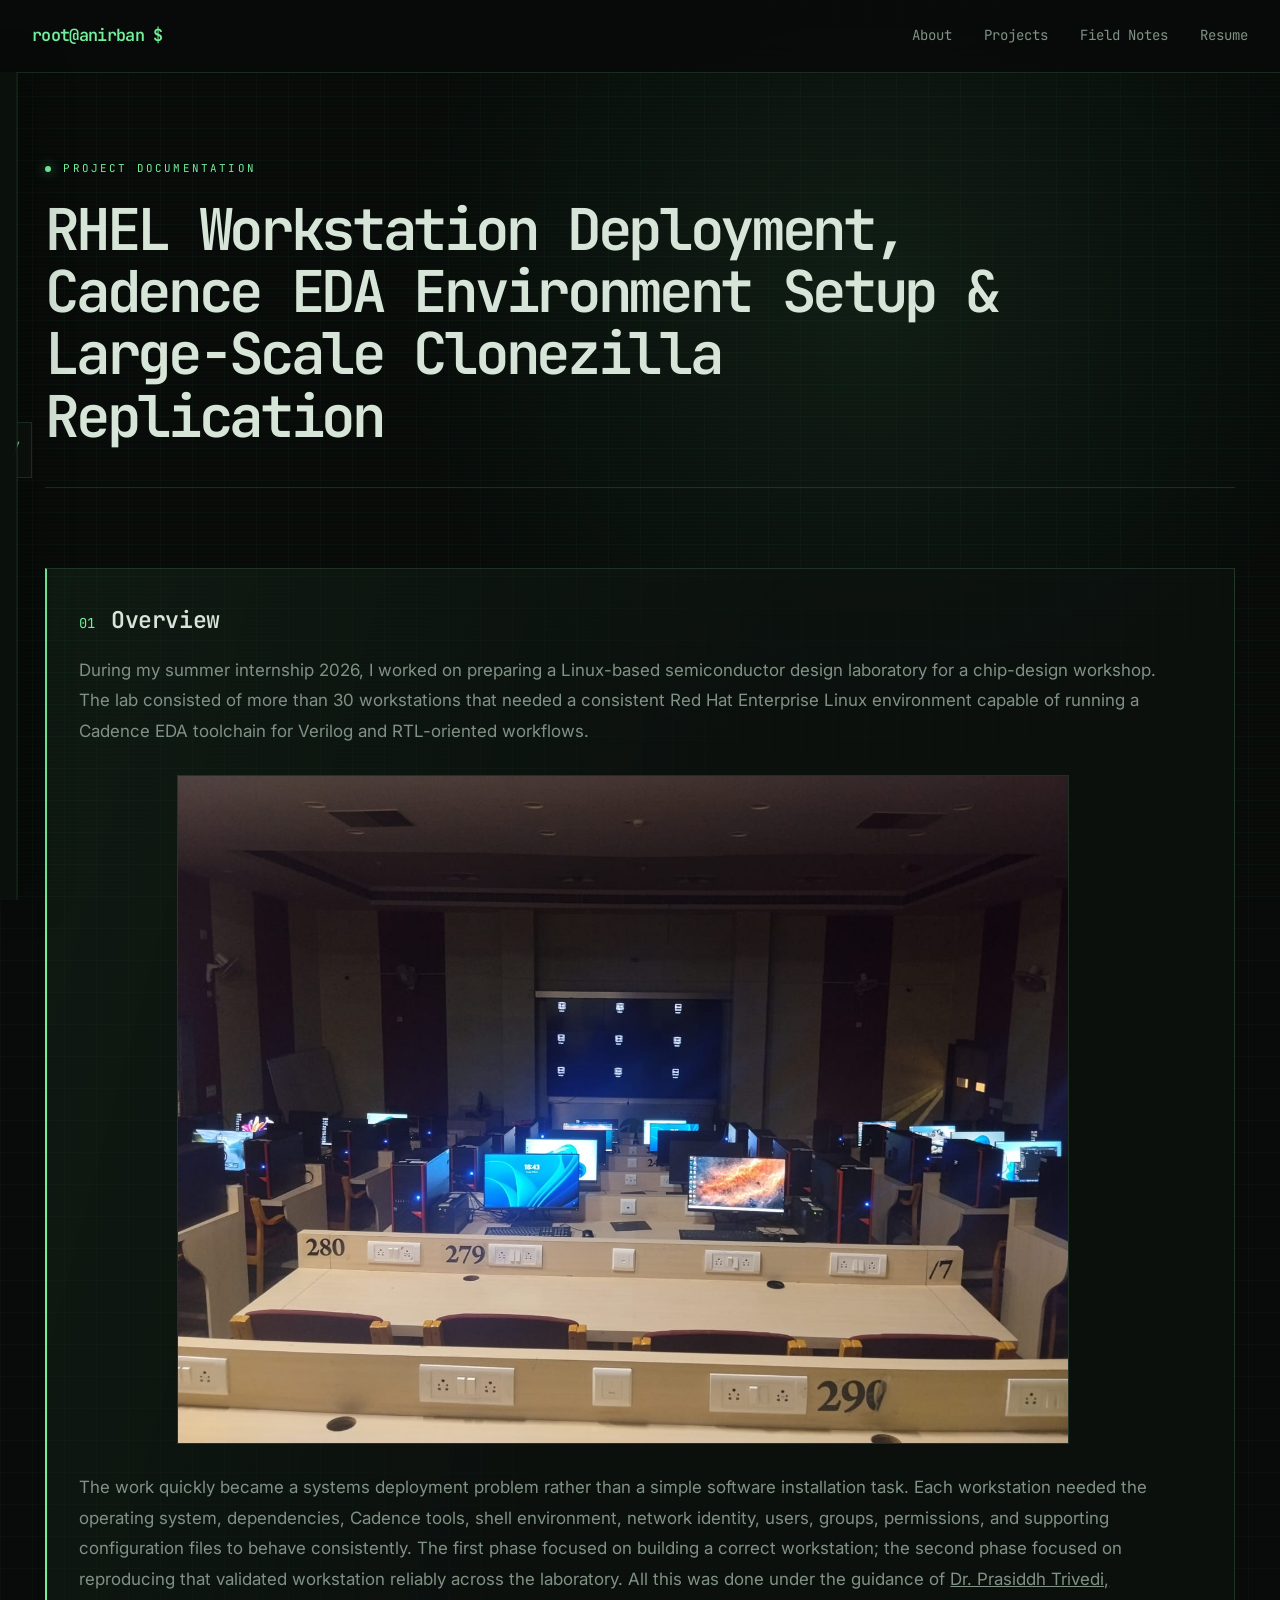
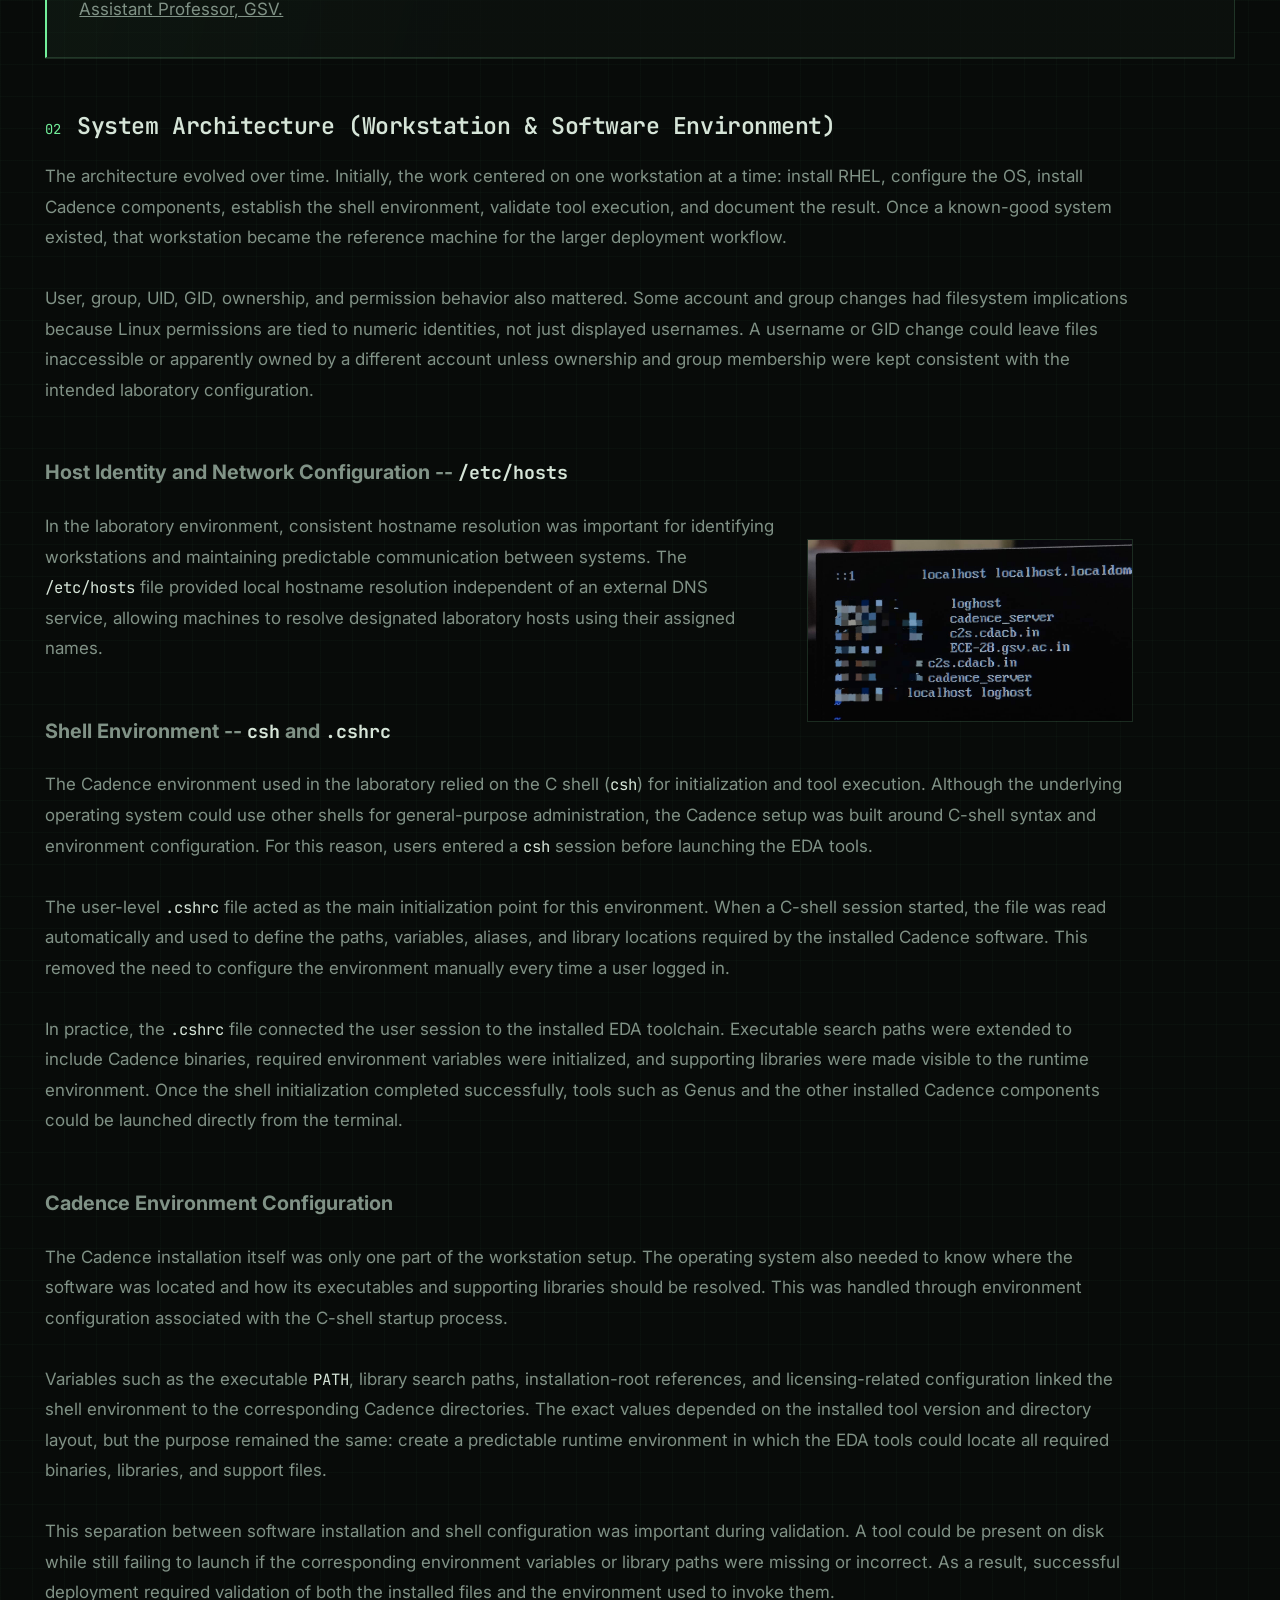
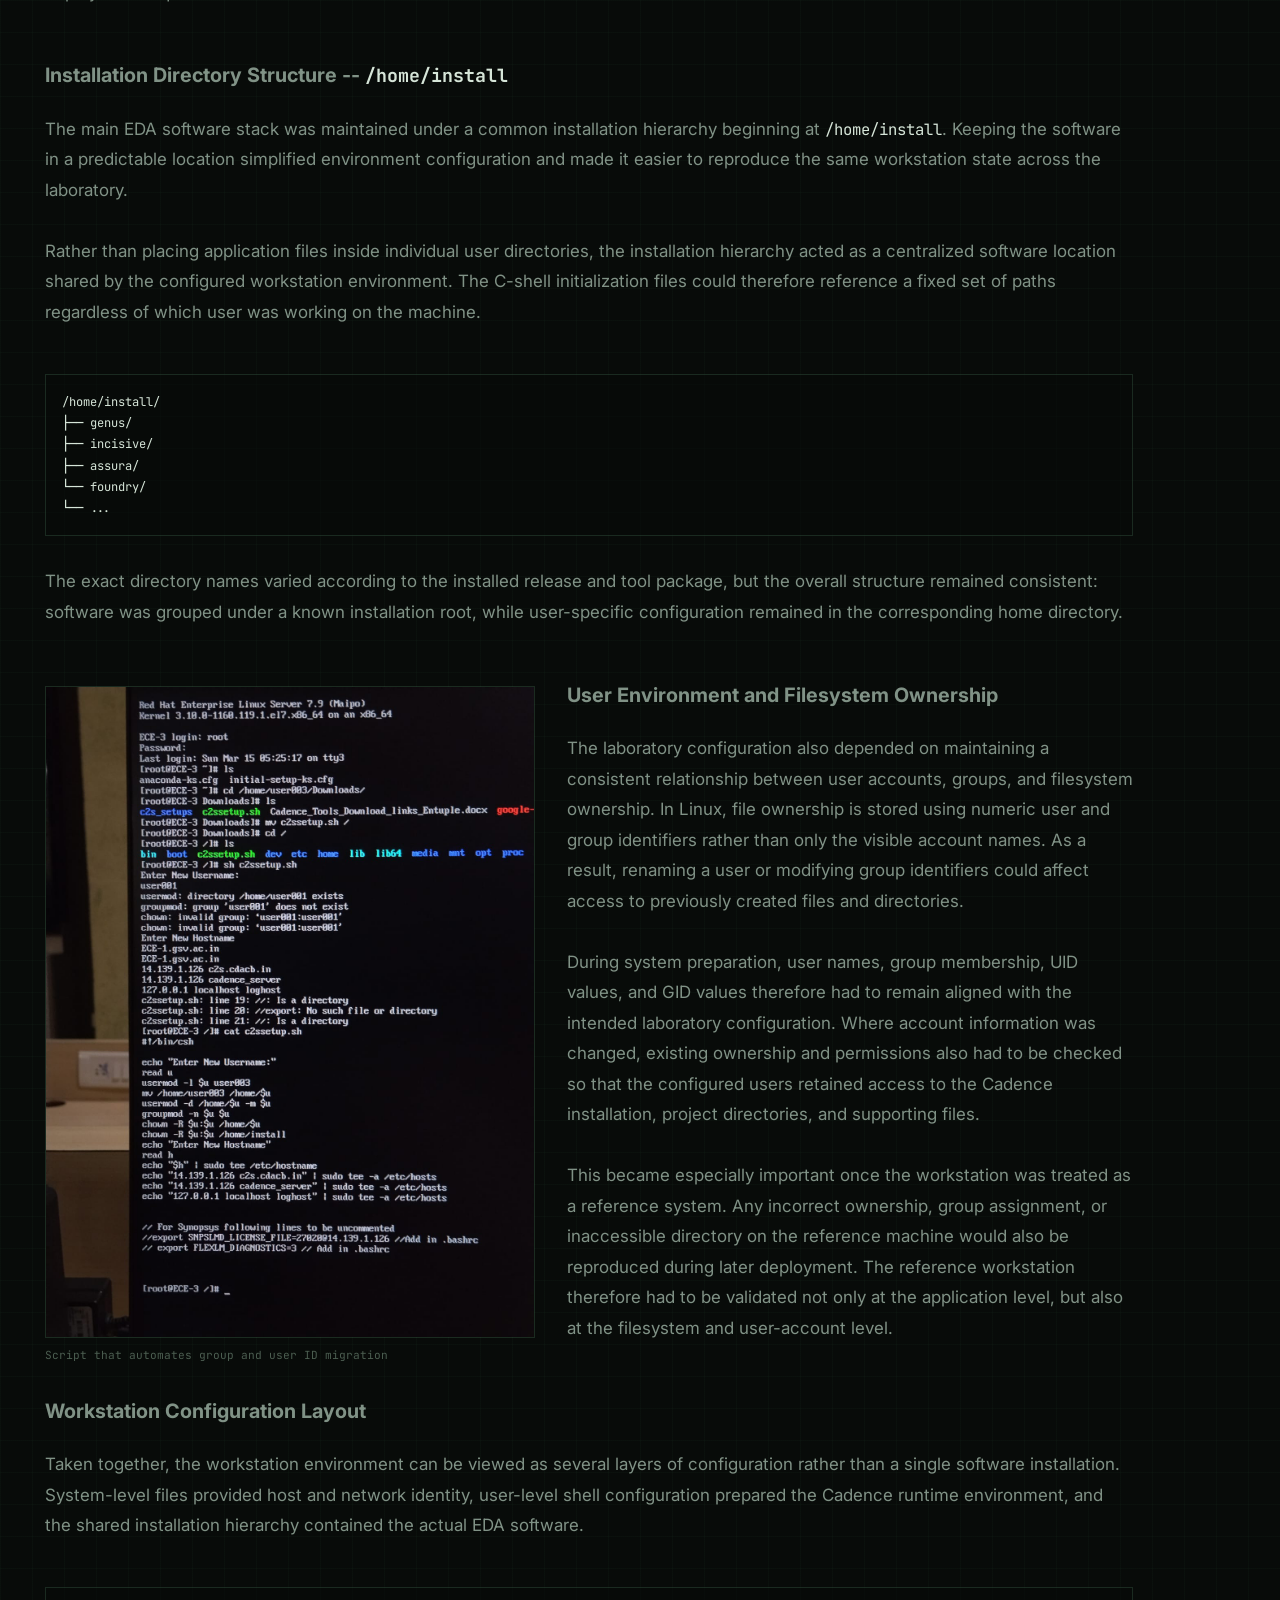
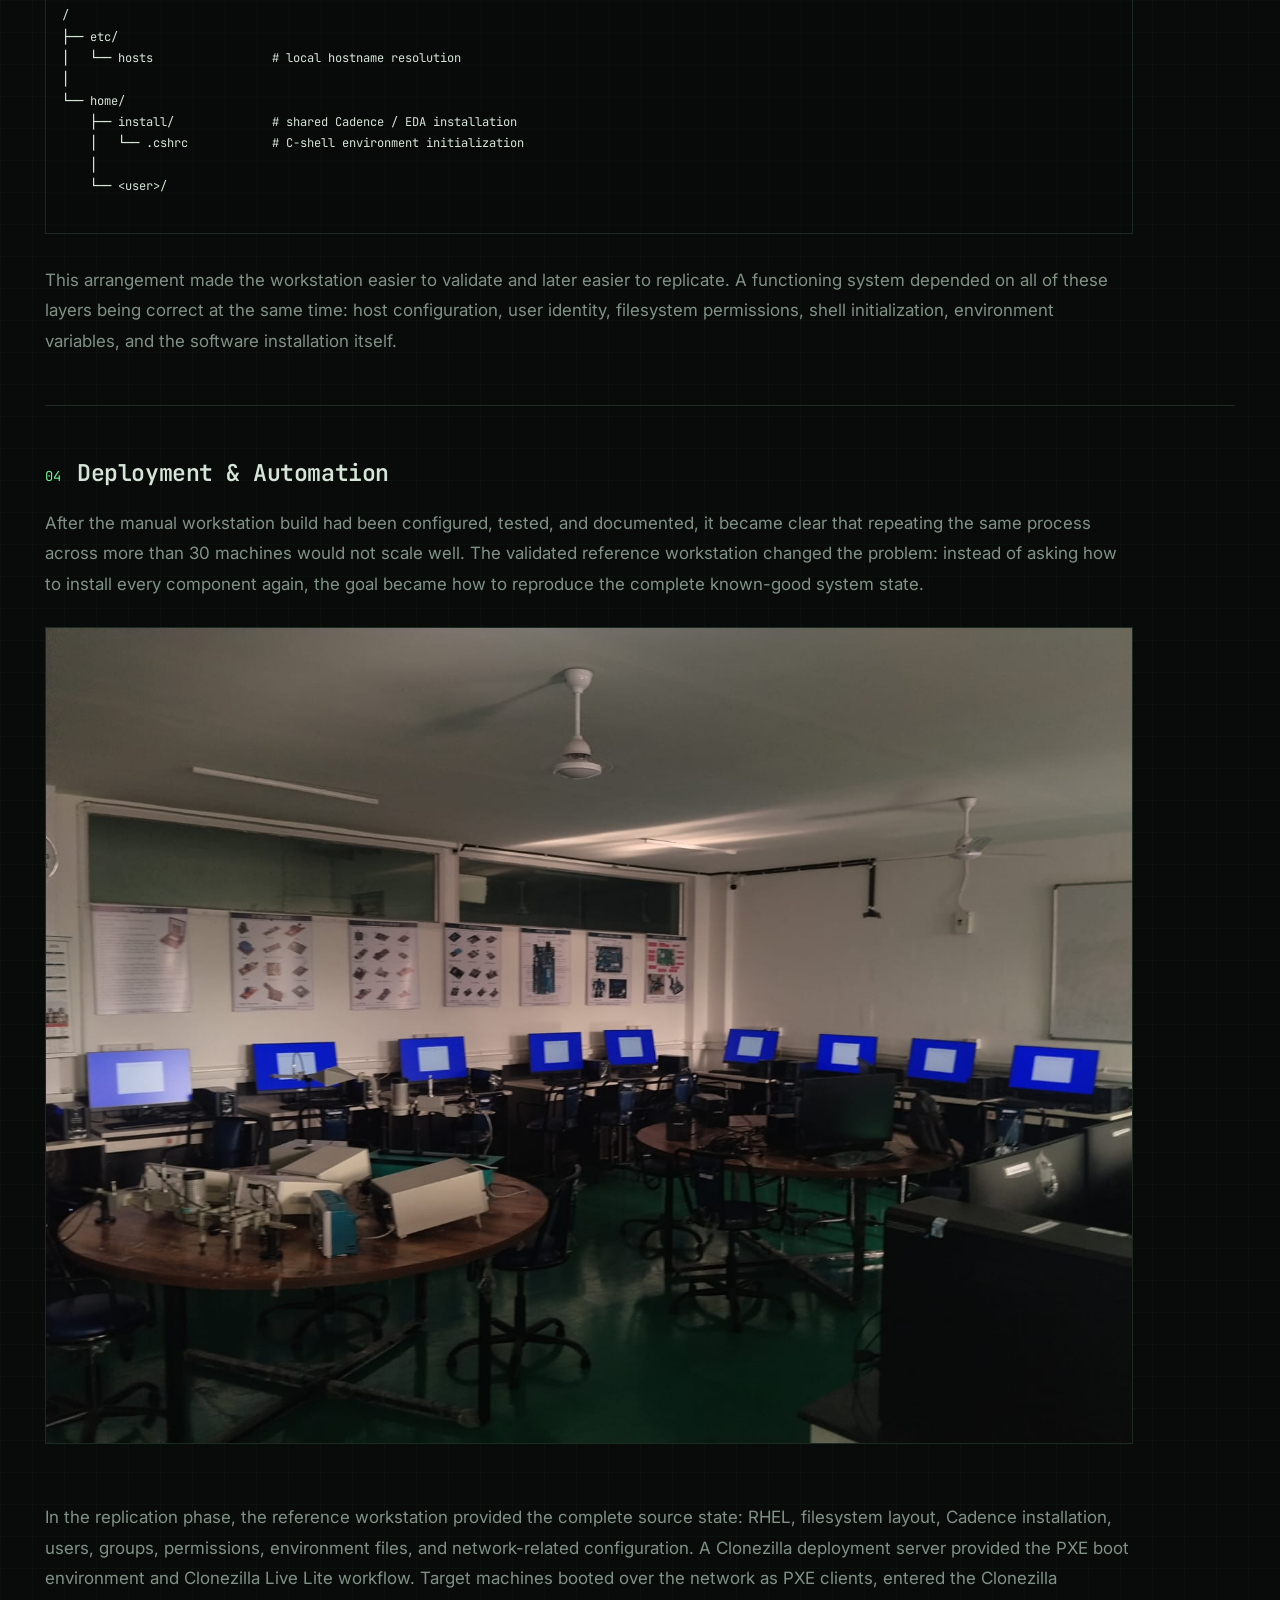
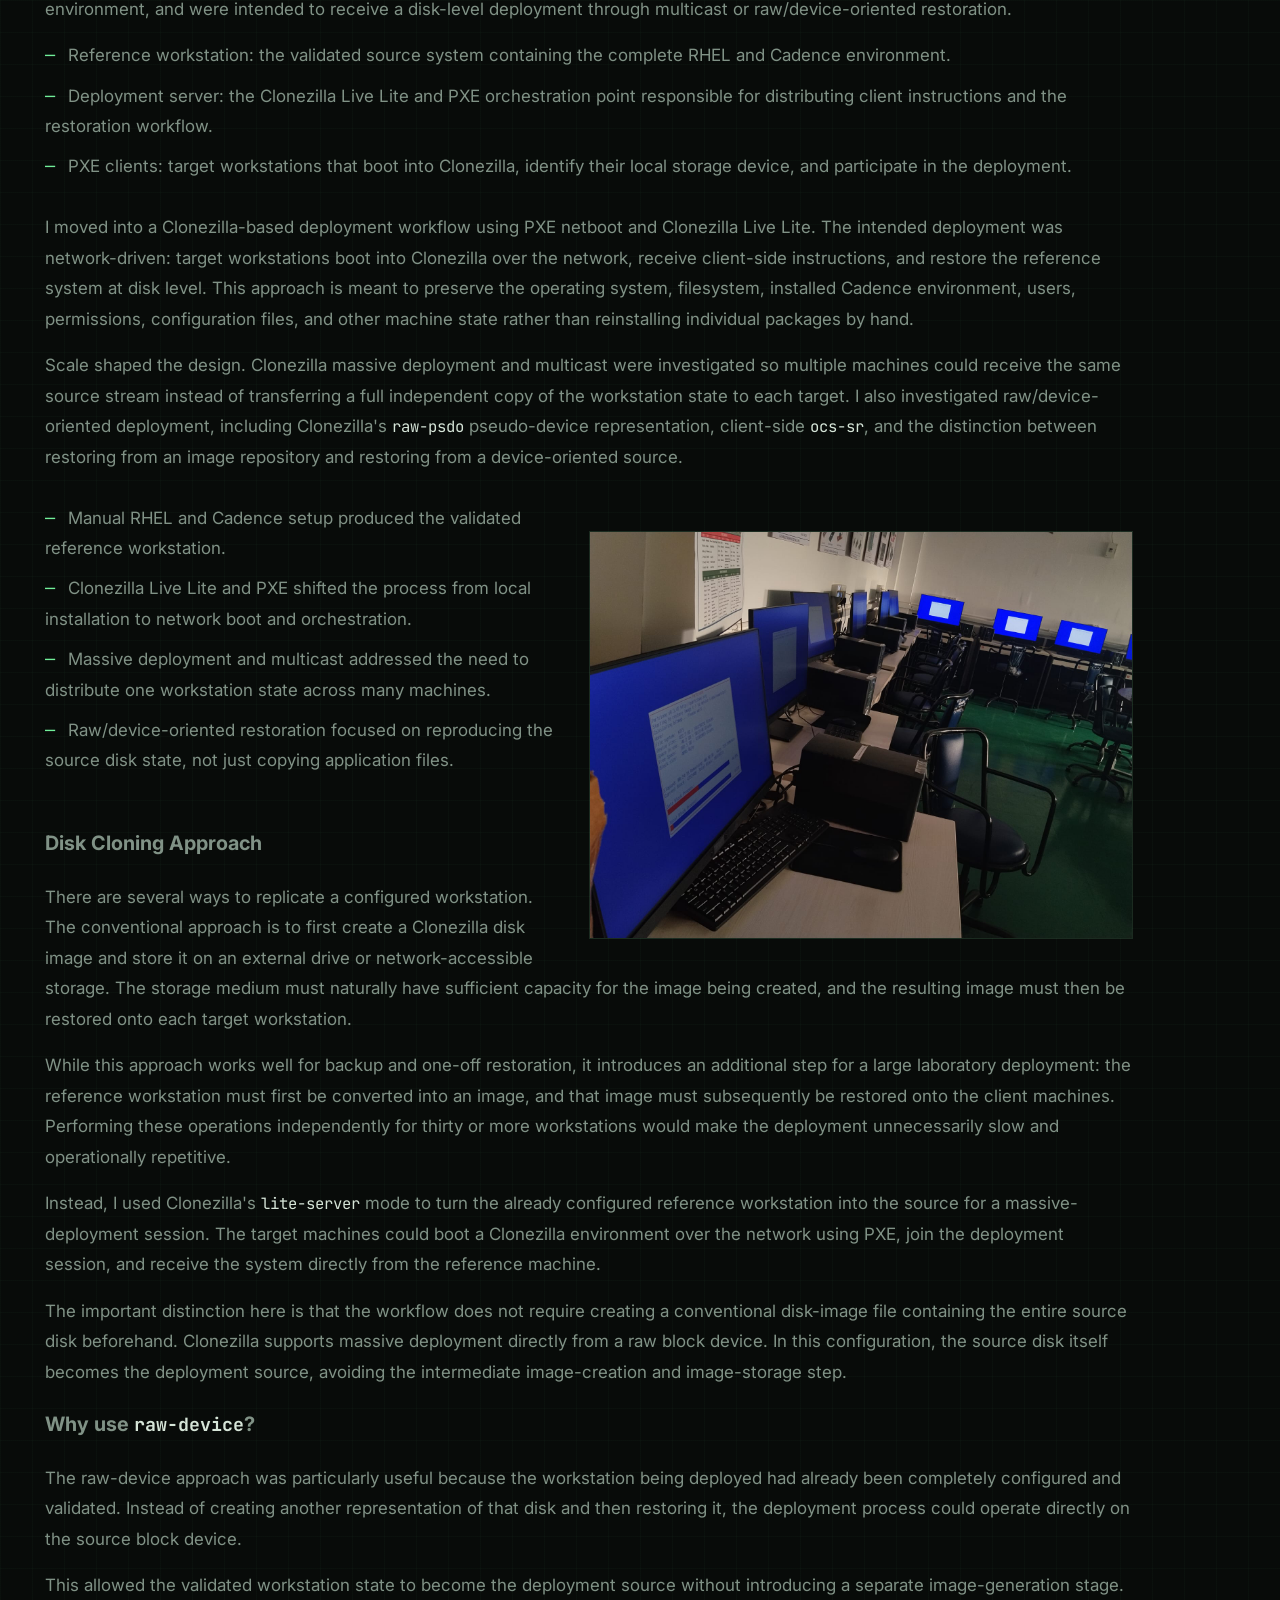
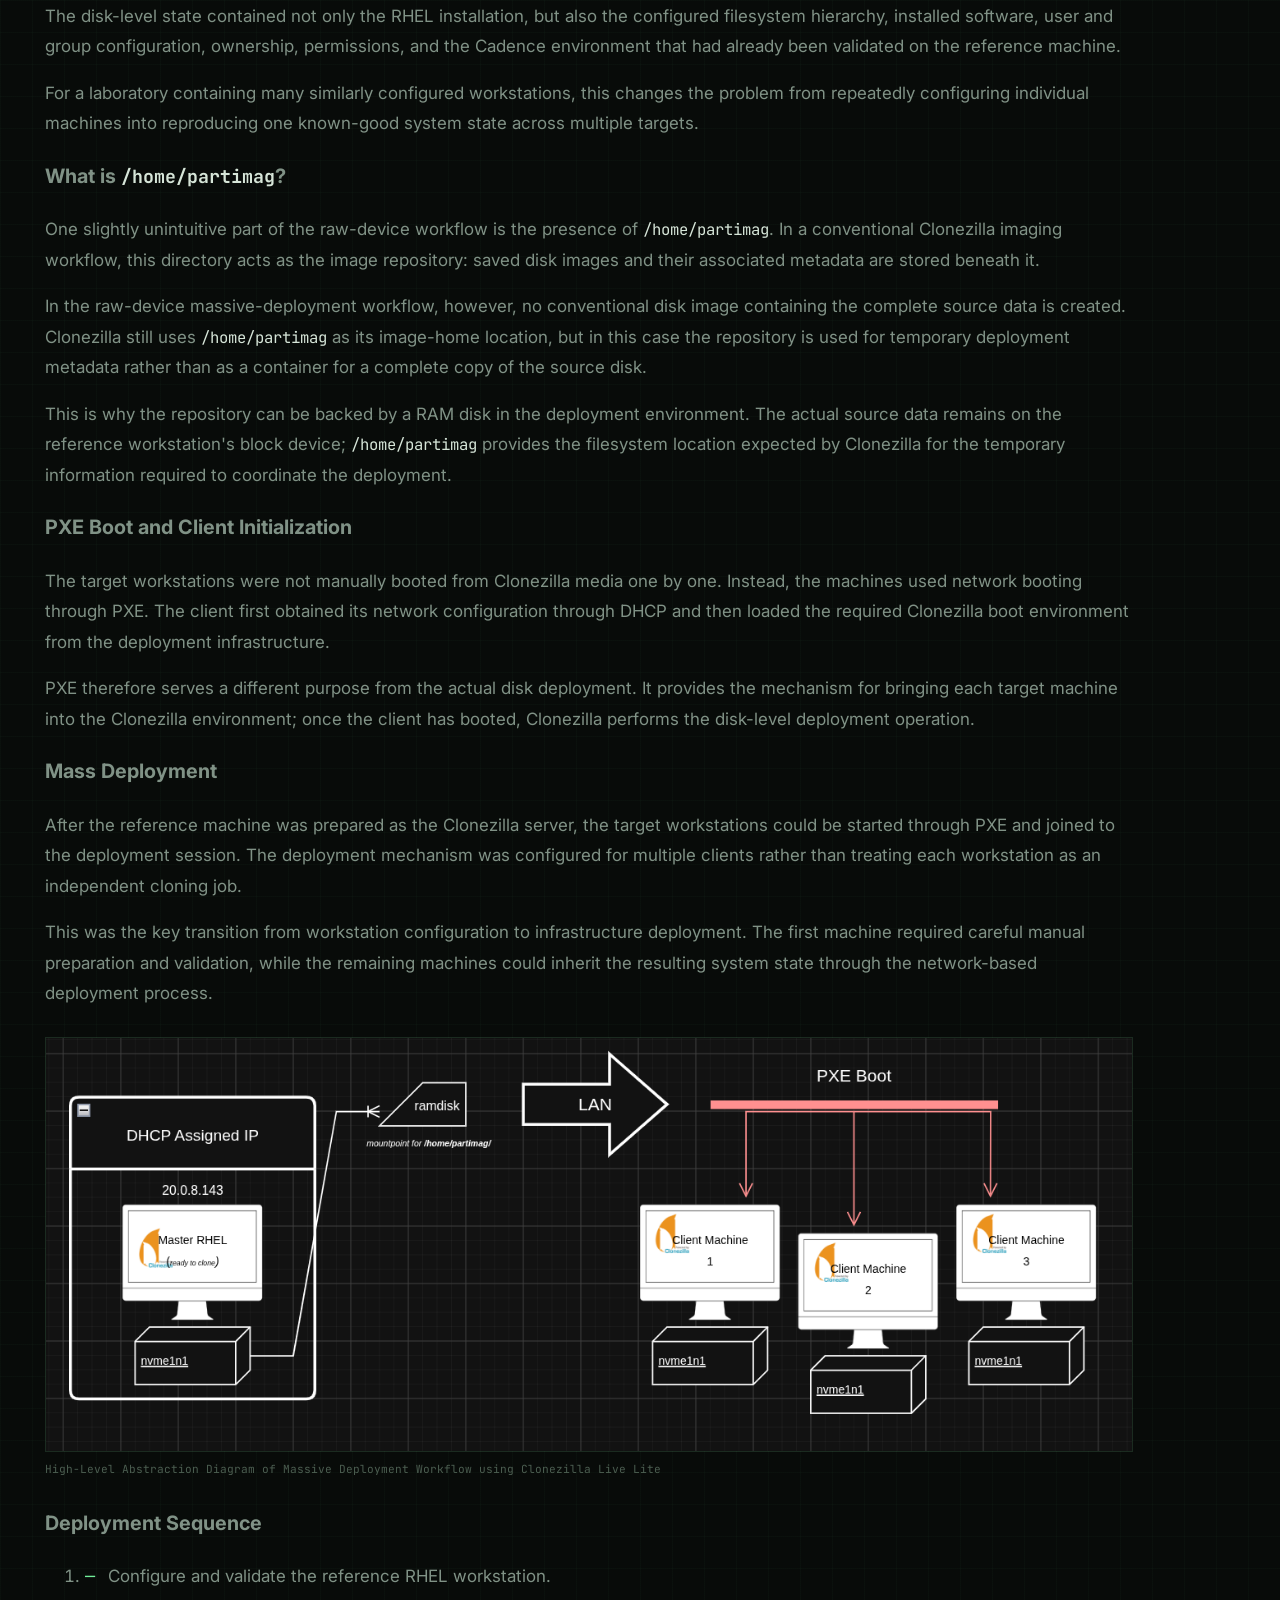
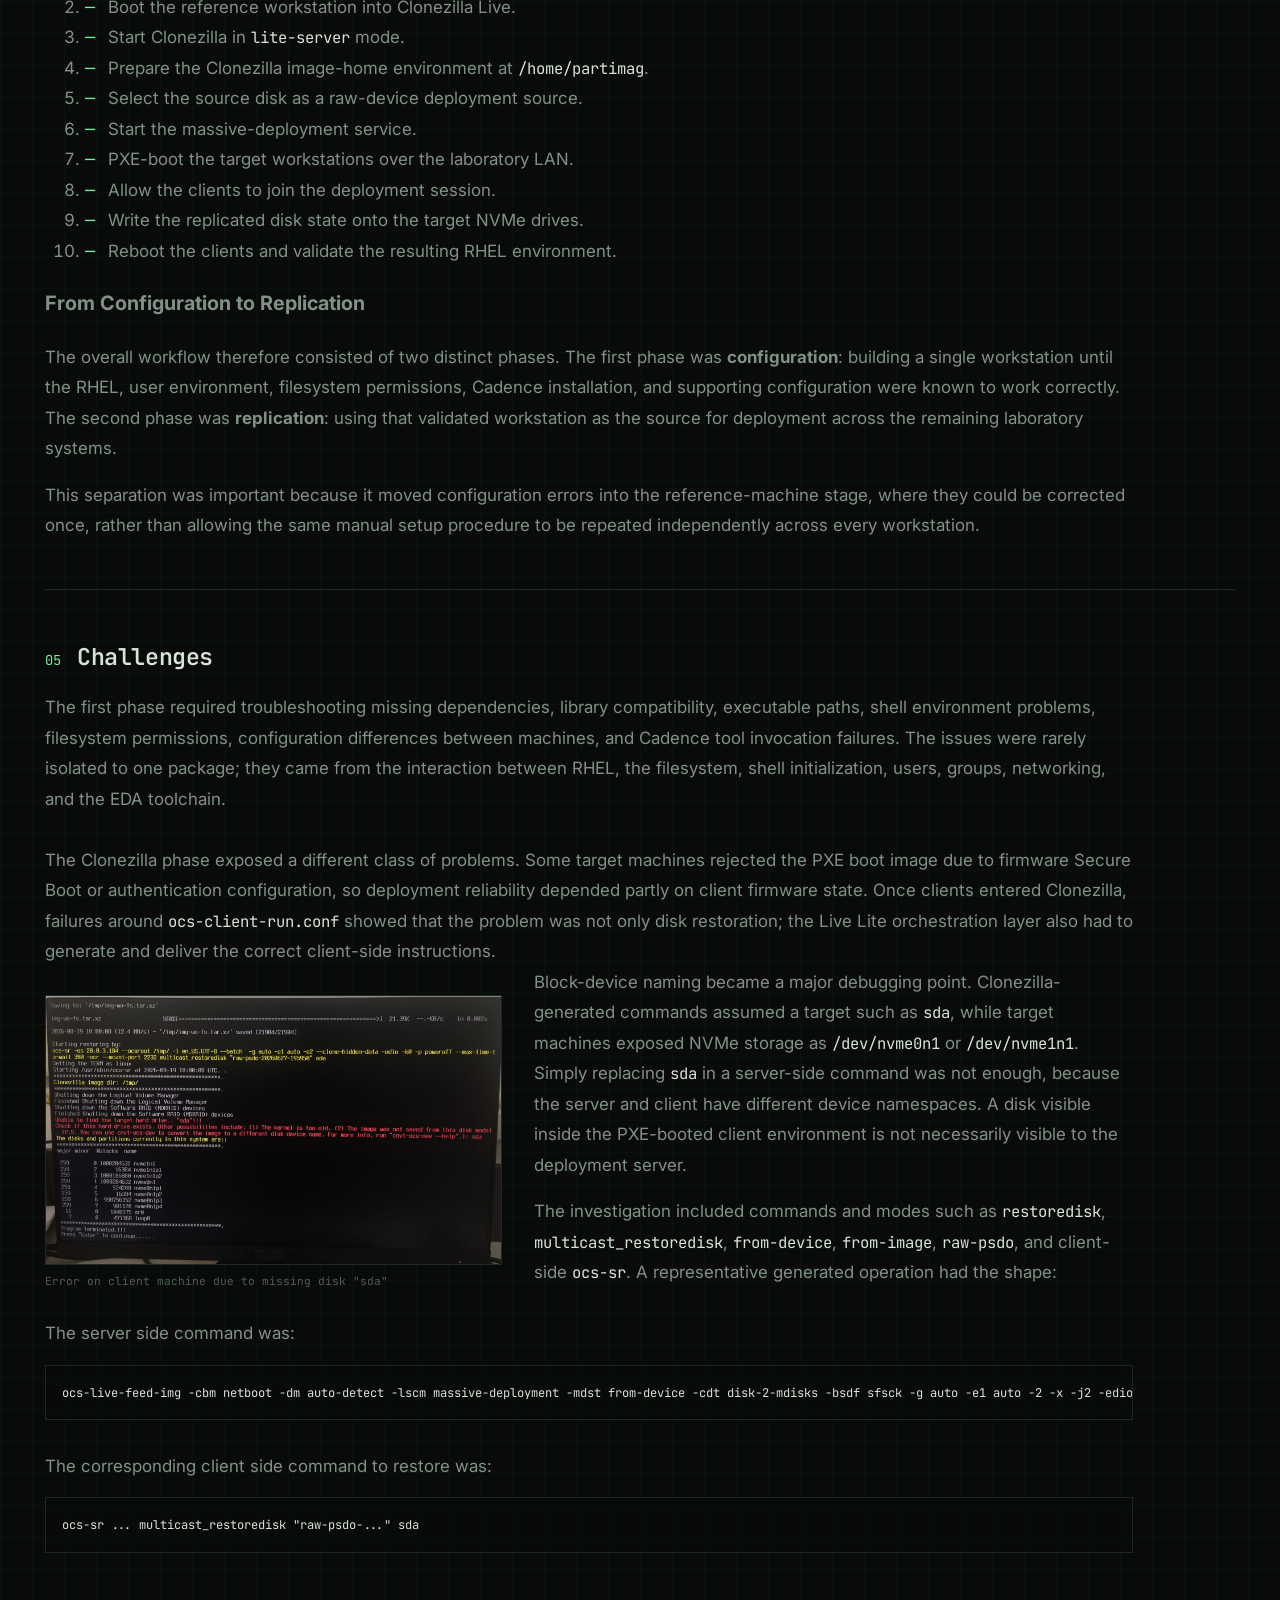
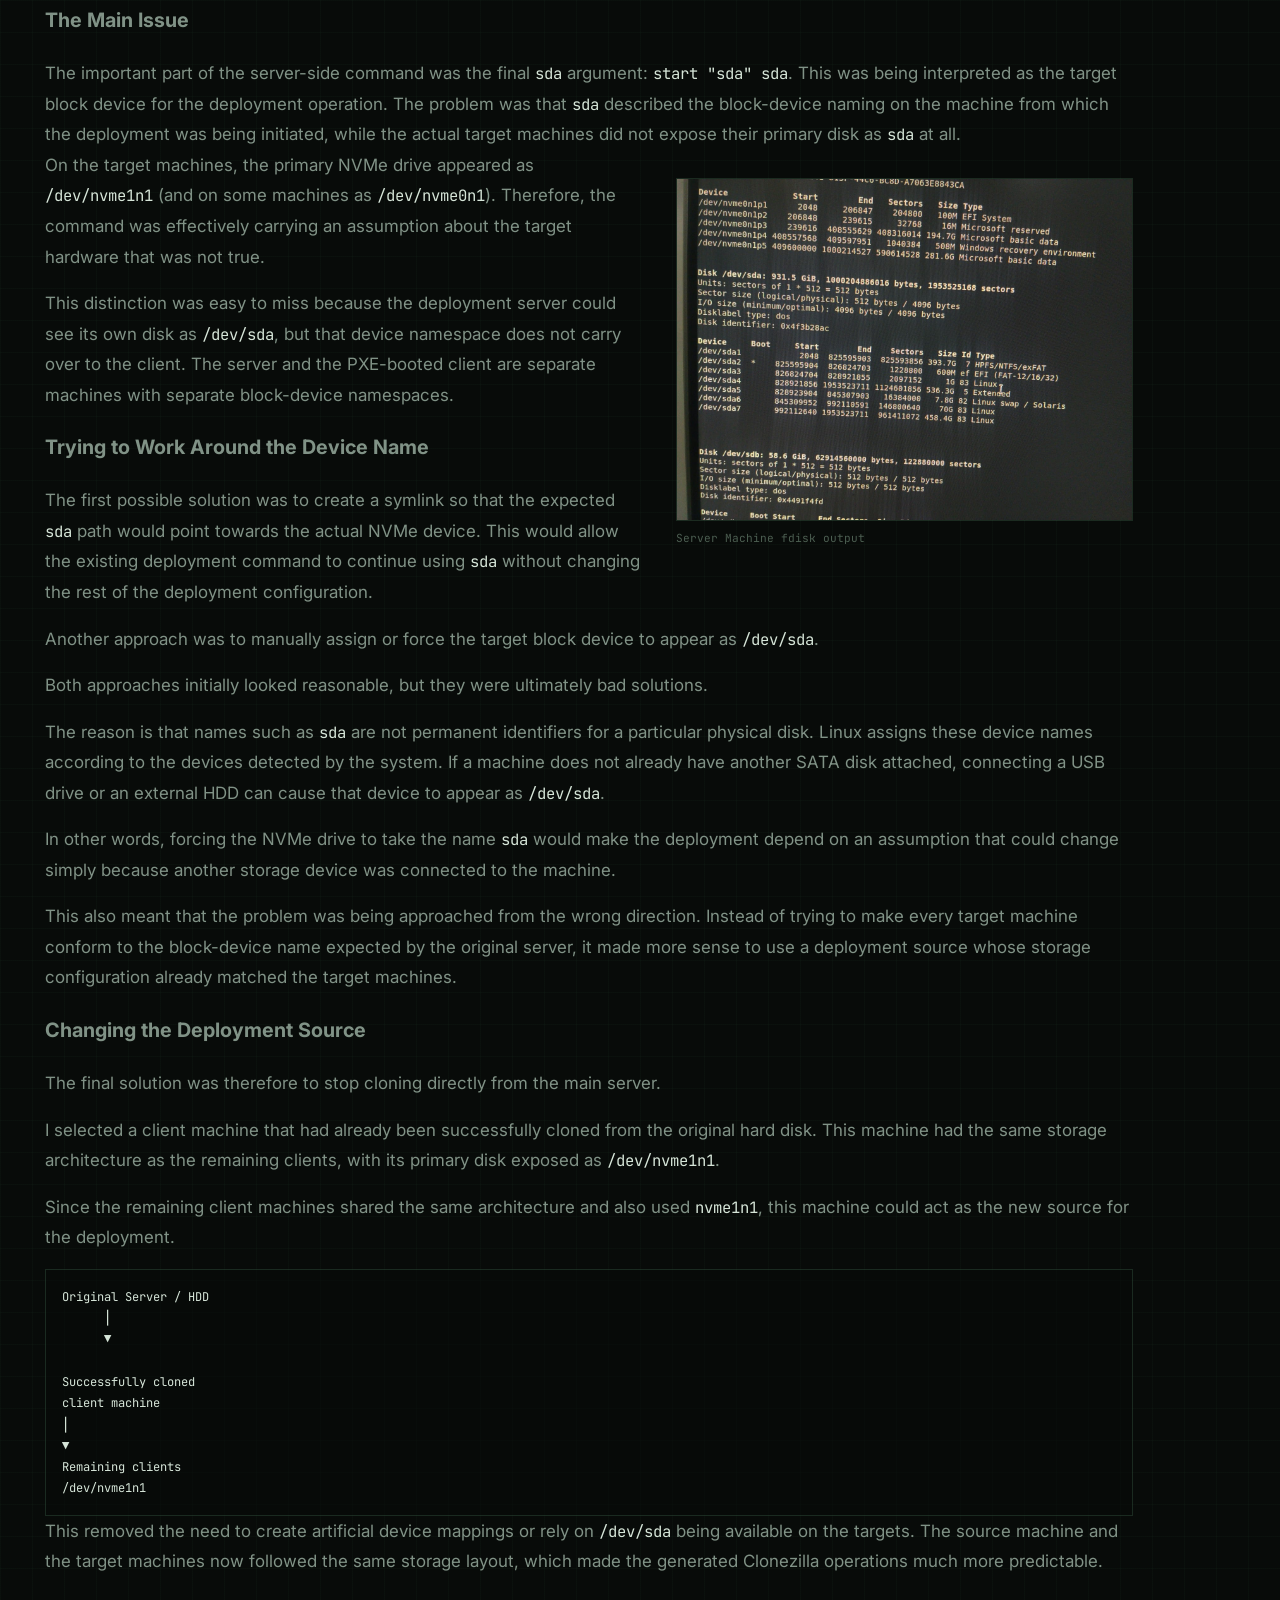
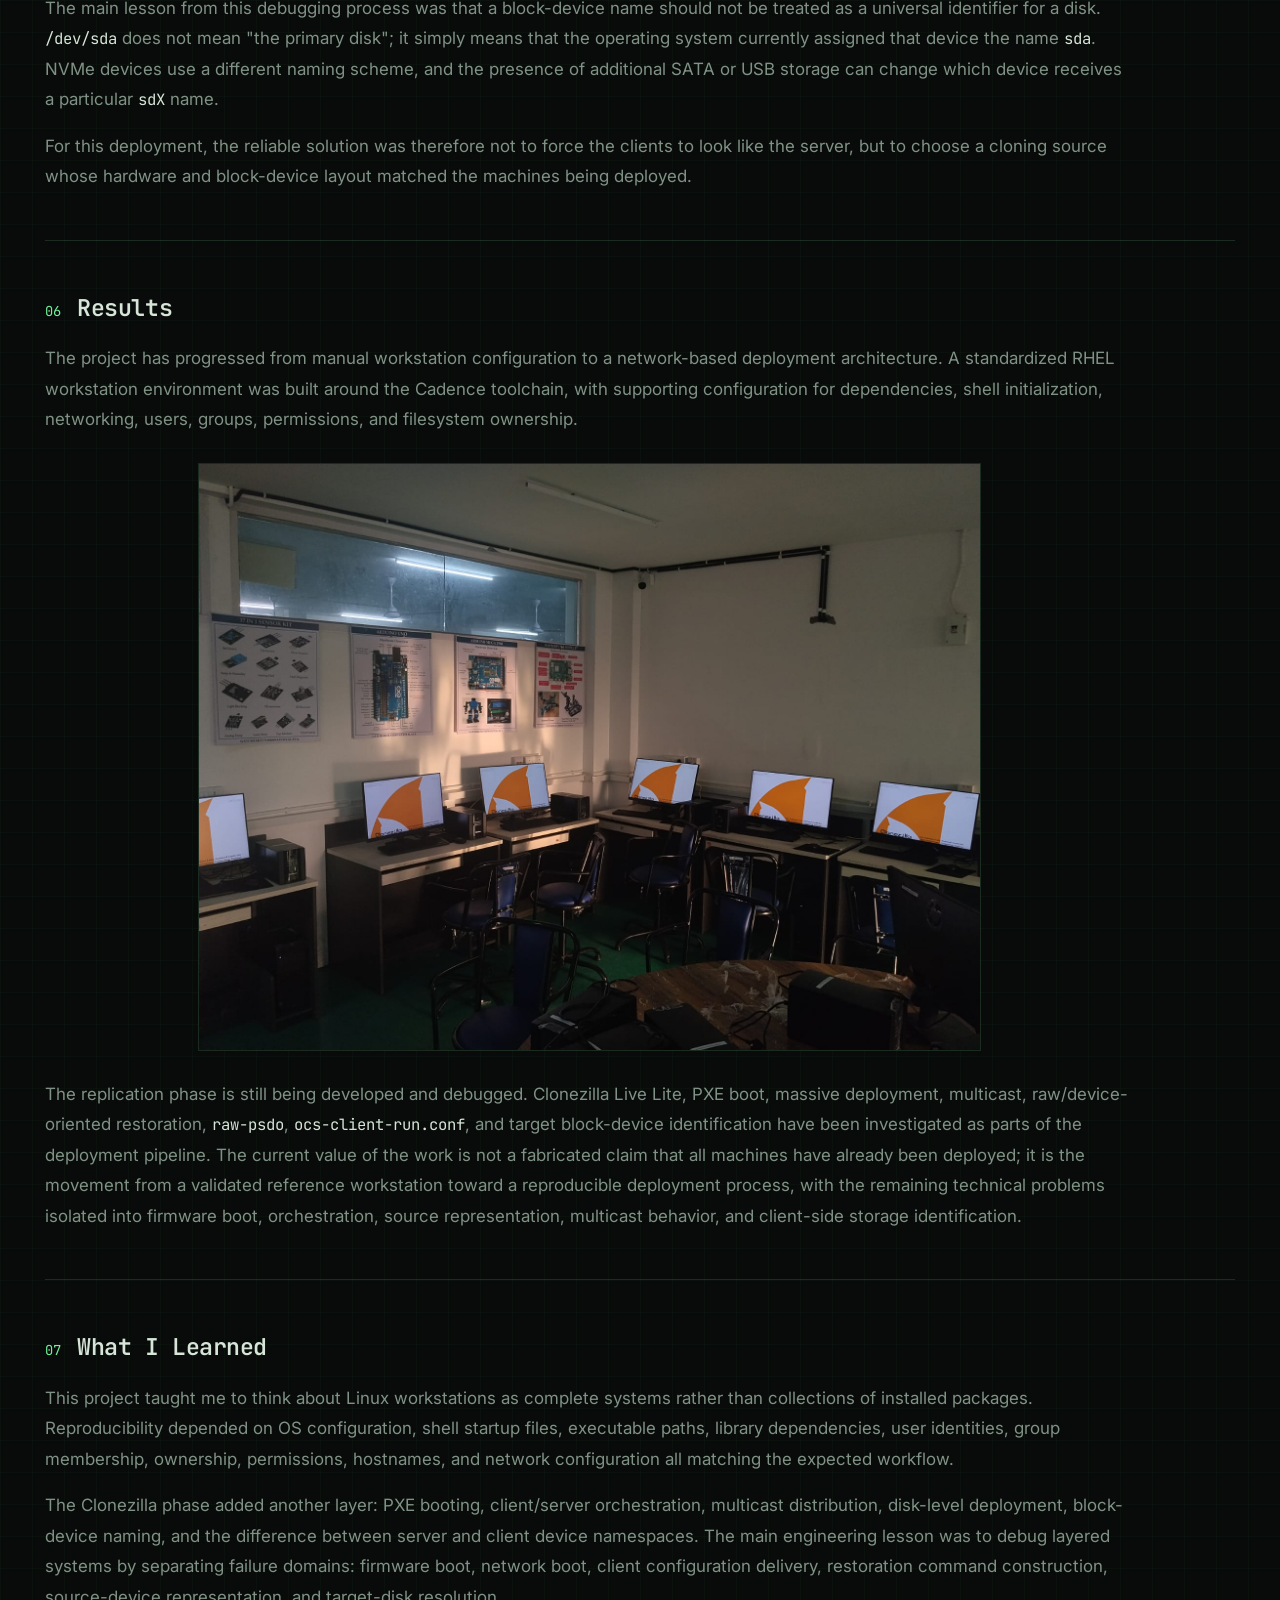
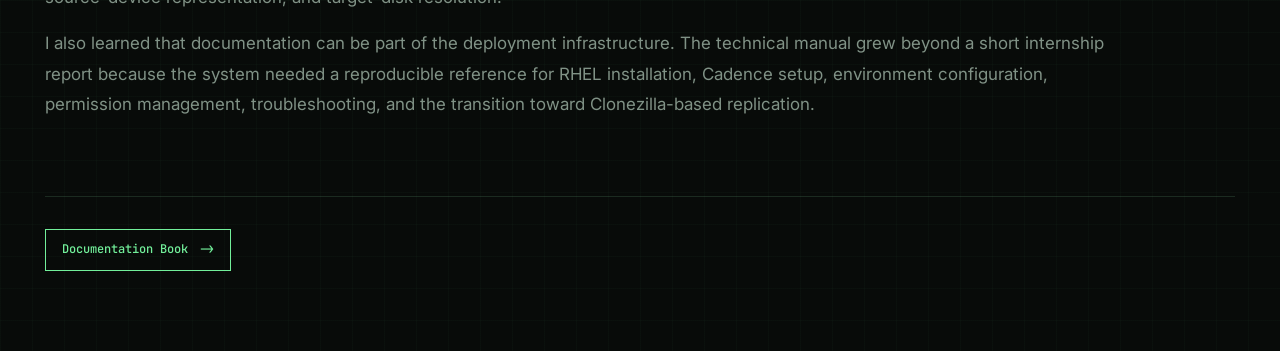
==== commit b11c536a: "finished rhel.html" ====
--- a/projects/rhel.html
+++ b/projects/rhel.html
@@ -70,7 +70,7 @@
       <section id="architecture" class="project-section">
         <div class="section-heading">
           <span class="section-number">02</span>
-          <h2>System Architecture</h2>
+          <h2>System Architecture (Workstation & Software Environment)</h2>
         </div>
         <div class="section-copy">
           <p>
@@ -275,31 +275,6 @@
         </div>
       </section>
 
-      <section id="environment" class="project-section">
-        <div class="section-heading">
-          <span class="section-number">03</span>
-          <h2>Workstation & Software Environment</h2>
-        </div>
-        <div class="section-copy">
-          <p>
-            The workstation build began with RHEL installation and system preparation. That included installing required dependencies and libraries, configuring the operating system for the laboratory environment, and verifying that the machines could support the EDA stack rather than only completing the base OS install.
-          </p>
-          <figure class="project-media media-right" style="--media-scale: 0.4; --media-height: 14rem;">
-            <div class="media-frame media-placeholder">
-              <!-- IMAGE PLACEHOLDER: Architecture diagram from reference workstation to Clonezilla deployment clients -->
-            </div>
-          </figure>
-          <p>
-            The Cadence environment included GENUS, INCISIVE, FOUNDRY, and ASSURA. The setup required more than placing binaries on disk: executable paths, environment variables, library paths, supporting configuration files, and shell initialization had to be arranged so users could invoke the tools consistently. Files such as <code>.cshrc</code> were part of the user environment, while system files such as <code>/etc/hosts</code> supported hostname and network identity requirements.
-          </p>
-          <figure class="project-media media-left" style="--media-scale: 0.4; --media-height: 14rem;">
-            <div class="media-frame media-placeholder">
-              <!-- IMAGE PLACEHOLDER: User/group/filesystem permission configuration notes or terminal output -->
-            </div>
-          </figure>
-	  <!--add something here-->   
-	</div>
-      </section>
 
       <section id="deployment" class="project-section">
         <div class="section-heading">
@@ -310,10 +285,17 @@
           <p>
             After the manual workstation build had been configured, tested, and documented, it became clear that repeating the same process across more than 30 machines would not scale well. The validated reference workstation changed the problem: instead of asking how to install every component again, the goal became how to reproduce the complete known-good system state.
           </p>
+<figure class="project-media media-center" style="--media-scale: 1; --media-height: 15rem;">
+		  <img src="../assets/clonezilla3.jpeg" >
+
+          </figure>
+
 	  <br>
 	  <p>
             In the replication phase, the reference workstation provided the complete source state: RHEL, filesystem layout, Cadence installation, users, groups, permissions, environment files, and network-related configuration. A Clonezilla deployment server provided the PXE boot environment and Clonezilla Live Lite workflow. Target machines booted over the network as PXE clients, entered the Clonezilla environment, and were intended to receive a disk-level deployment through multicast or raw/device-oriented restoration.
           </p>
+
+
           <ul>
             <li>Reference workstation: the validated source system containing the complete RHEL and Cadence environment.</li>
             <li>Deployment server: the Clonezilla Live Lite and PXE orchestration point responsible for distributing client instructions and the restoration workflow.</li>
@@ -325,20 +307,190 @@
           <p>
             I moved into a Clonezilla-based deployment workflow using PXE netboot and Clonezilla Live Lite. The intended deployment was network-driven: target workstations boot into Clonezilla over the network, receive client-side instructions, and restore the reference system at disk level. This approach is meant to preserve the operating system, filesystem, installed Cadence environment, users, permissions, configuration files, and other machine state rather than reinstalling individual packages by hand.
           </p>
-          <figure class="project-media media-center" style="--media-scale: 1; --media-height: 15rem;">
-		  <img src="../assets/clonezilla.png" alt="Flowchart">
-
-  <figcaption> High-Level Abstraction Diagram of Massive Deployment Workflow using Clonezilla Live Lite </figcaption>
+          <p>
+            Scale shaped the design. Clonezilla massive deployment and multicast were investigated so multiple machines could receive the same source stream instead of transferring a full independent copy of the workstation state to each target. I also investigated raw/device-oriented deployment, including Clonezilla's <code>raw-psdo</code> pseudo-device representation, client-side <code>ocs-sr</code>, and the distinction between restoring from an image repository and restoring from a device-oriented source.
+          </p>
+
+	  <br>
+
+<figure class="project-media media-right" style="--media-scale: 0.5; --media-height: 15rem;">
+		  <img src="../assets/clonezilla2.jpeg" >
+
           </figure>
-          <p>
-            Scale shaped the design. Clonezilla massive deployment and multicast were investigated so multiple machines could receive the same source stream instead of transferring a full independent copy of the workstation state to each target. I also investigated raw/device-oriented deployment, including Clonezilla's <code>raw-psdo</code> pseudo-device representation, client-side <code>ocs-sr</code>, and the distinction between restoring from an image repository and restoring from a device-oriented source.
-          </p>
+
+
           <ul>
             <li>Manual RHEL and Cadence setup produced the validated reference workstation.</li>
             <li>Clonezilla Live Lite and PXE shifted the process from local installation to network boot and orchestration.</li>
             <li>Massive deployment and multicast addressed the need to distribute one workstation state across many machines.</li>
             <li>Raw/device-oriented restoration focused on reproducing the source disk state, not just copying application files.</li>
           </ul>
+
+	  <br> 
+
+<h3>Disk Cloning Approach</h3>
+
+<p>
+  There are several ways to replicate a configured workstation. The conventional
+  approach is to first create a Clonezilla disk image and store it on an external
+  drive or network-accessible storage. The storage medium must naturally have
+  sufficient capacity for the image being created, and the resulting image must
+  then be restored onto each target workstation.
+</p>
+
+<p>
+  While this approach works well for backup and one-off restoration, it introduces
+  an additional step for a large laboratory deployment: the reference workstation
+  must first be converted into an image, and that image must subsequently be
+  restored onto the client machines. Performing these operations independently for
+  thirty or more workstations would make the deployment unnecessarily slow and
+  operationally repetitive.
+</p>
+
+<p>
+  Instead, I used Clonezilla's <code>lite-server</code> mode to turn the already
+  configured reference workstation into the source for a massive-deployment
+  session. The target machines could boot a Clonezilla environment over the
+  network using PXE, join the deployment session, and receive the system directly
+  from the reference machine.
+</p>
+
+<p>
+  The important distinction here is that the workflow does not require creating
+  a conventional disk-image file containing the entire source disk beforehand.
+  Clonezilla supports massive deployment directly from a raw block device. In
+  this configuration, the source disk itself becomes the deployment source,
+  avoiding the intermediate image-creation and image-storage step.
+</p>
+
+
+<h3>Why use <code>raw-device</code>?</h3>
+
+<p>
+  The raw-device approach was particularly useful because the workstation being
+  deployed had already been completely configured and validated. Instead of
+  creating another representation of that disk and then restoring it, the
+  deployment process could operate directly on the source block device.
+</p>
+
+<p>
+  This allowed the validated workstation state to become the deployment source
+  without introducing a separate image-generation stage. The disk-level state
+  contained not only the RHEL installation, but also the configured filesystem
+  hierarchy, installed software, user and group configuration, ownership,
+  permissions, and the Cadence environment that had already been validated on
+  the reference machine.
+</p>
+
+<p>
+  For a laboratory containing many similarly configured workstations, this
+  changes the problem from repeatedly configuring individual machines into
+  reproducing one known-good system state across multiple targets.
+</p>
+
+
+<h3>What is <code>/home/partimag</code>?</h3>
+
+<p>
+  One slightly unintuitive part of the raw-device workflow is the presence of
+  <code>/home/partimag</code>. In a conventional Clonezilla imaging workflow,
+  this directory acts as the image repository: saved disk images and their
+  associated metadata are stored beneath it.
+</p>
+
+<p>
+  In the raw-device massive-deployment workflow, however, no conventional disk
+  image containing the complete source data is created. Clonezilla still uses
+  <code>/home/partimag</code> as its image-home location, but in this case the
+  repository is used for temporary deployment metadata rather than as a
+  container for a complete copy of the source disk.
+</p>
+
+<p>
+  This is why the repository can be backed by a RAM disk in the deployment
+  environment. The actual source data remains on the reference workstation's
+  block device; <code>/home/partimag</code> provides the filesystem location
+  expected by Clonezilla for the temporary information required to coordinate
+  the deployment.
+</p>
+
+
+<h3>PXE Boot and Client Initialization</h3>
+
+<p>
+  The target workstations were not manually booted from Clonezilla media one by
+  one. Instead, the machines used network booting through PXE. The client first
+  obtained its network configuration through DHCP and then loaded the required
+  Clonezilla boot environment from the deployment infrastructure.
+</p>
+
+<p>
+  PXE therefore serves a different purpose from the actual disk deployment. It
+  provides the mechanism for bringing each target machine into the Clonezilla
+  environment; once the client has booted, Clonezilla performs the disk-level
+  deployment operation.
+</p>
+
+
+<h3>Mass Deployment</h3>
+
+<p>
+  After the reference machine was prepared as the Clonezilla server, the target
+  workstations could be started through PXE and joined to the deployment session.
+  The deployment mechanism was configured for multiple clients rather than
+  treating each workstation as an independent cloning job.
+</p>
+
+<p>
+  This was the key transition from workstation configuration to infrastructure
+  deployment. The first machine required careful manual preparation and
+  validation, while the remaining machines could inherit the resulting system
+  state through the network-based deployment process.
+</p>
+
+
+          <figure class="project-media media-center" style="--media-scale: 1; --media-height: 15rem;">
+		  <img src="../assets/clonezilla.png" alt="Flowchart">
+
+  <figcaption> High-Level Abstraction Diagram of Massive Deployment Workflow using Clonezilla Live Lite </figcaption>
+          </figure>
+
+
+
+<h3>Deployment Sequence</h3>
+
+<ol>
+  <li>Configure and validate the reference RHEL workstation.</li>
+  <li>Boot the reference workstation into Clonezilla Live.</li>
+  <li>Start Clonezilla in <code>lite-server</code> mode.</li>
+  <li>Prepare the Clonezilla image-home environment at <code>/home/partimag</code>.</li>
+  <li>Select the source disk as a raw-device deployment source.</li>
+  <li>Start the massive-deployment service.</li>
+  <li>PXE-boot the target workstations over the laboratory LAN.</li>
+  <li>Allow the clients to join the deployment session.</li>
+  <li>Write the replicated disk state onto the target NVMe drives.</li>
+  <li>Reboot the clients and validate the resulting RHEL environment.</li>
+</ol>
+
+
+<h3>From Configuration to Replication</h3>
+
+<p>
+  The overall workflow therefore consisted of two distinct phases. The first
+  phase was <strong>configuration</strong>: building a single workstation until
+  the RHEL, user environment, filesystem permissions, Cadence installation, and
+  supporting configuration were known to work correctly. The second phase was
+  <strong>replication</strong>: using that validated workstation as the source
+  for deployment across the remaining laboratory systems.
+</p>
+
+<p>
+  This separation was important because it moved configuration errors into the
+  reference-machine stage, where they could be corrected once, rather than
+  allowing the same manual setup procedure to be repeated independently across
+  every workstation.
+</p>
+
         </div>
       </section>
 
@@ -483,9 +635,7 @@
             The project has progressed from manual workstation configuration to a network-based deployment architecture. A standardized RHEL workstation environment was built around the Cadence toolchain, with supporting configuration for dependencies, shell initialization, networking, users, groups, permissions, and filesystem ownership.
           </p>
           <figure class="project-media media-center" style="--media-scale: 0.72; --media-height: 18rem;">
-            <div class="media-frame media-placeholder">
-              <!-- IMAGE PLACEHOLDER: Final intended deployment architecture / reproducible pipeline diagram -->
-            </div>
+		  <img src="../assets/clonezilla4.jpeg">
           </figure>
           <p>
             The replication phase is still being developed and debugged. Clonezilla Live Lite, PXE boot, massive deployment, multicast, raw/device-oriented restoration, <code>raw-psdo</code>, <code>ocs-client-run.conf</code>, and target block-device identification have been investigated as parts of the deployment pipeline. The current value of the work is not a fabricated claim that all machines have already been deployed; it is the movement from a validated reference workstation toward a reproducible deployment process, with the remaining technical problems isolated into firmware boot, orchestration, source representation, multicast behavior, and client-side storage identification.
